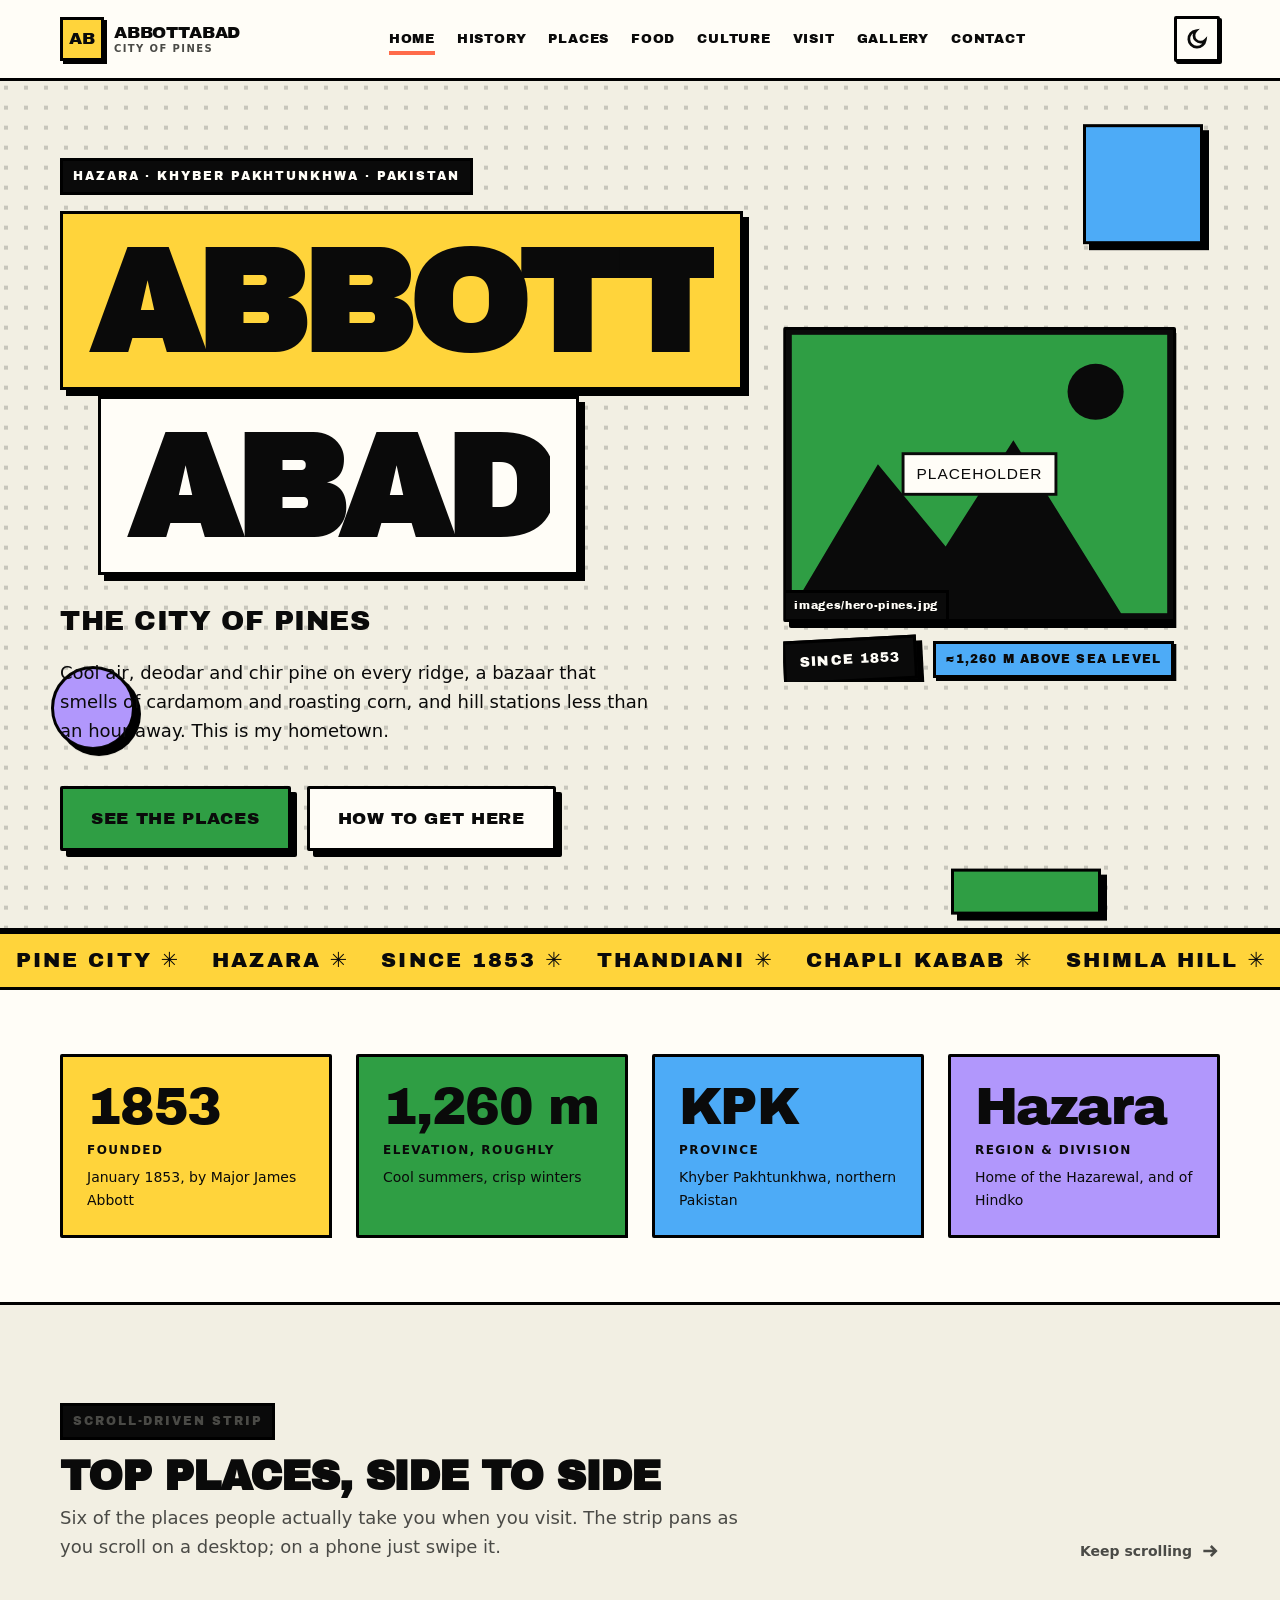
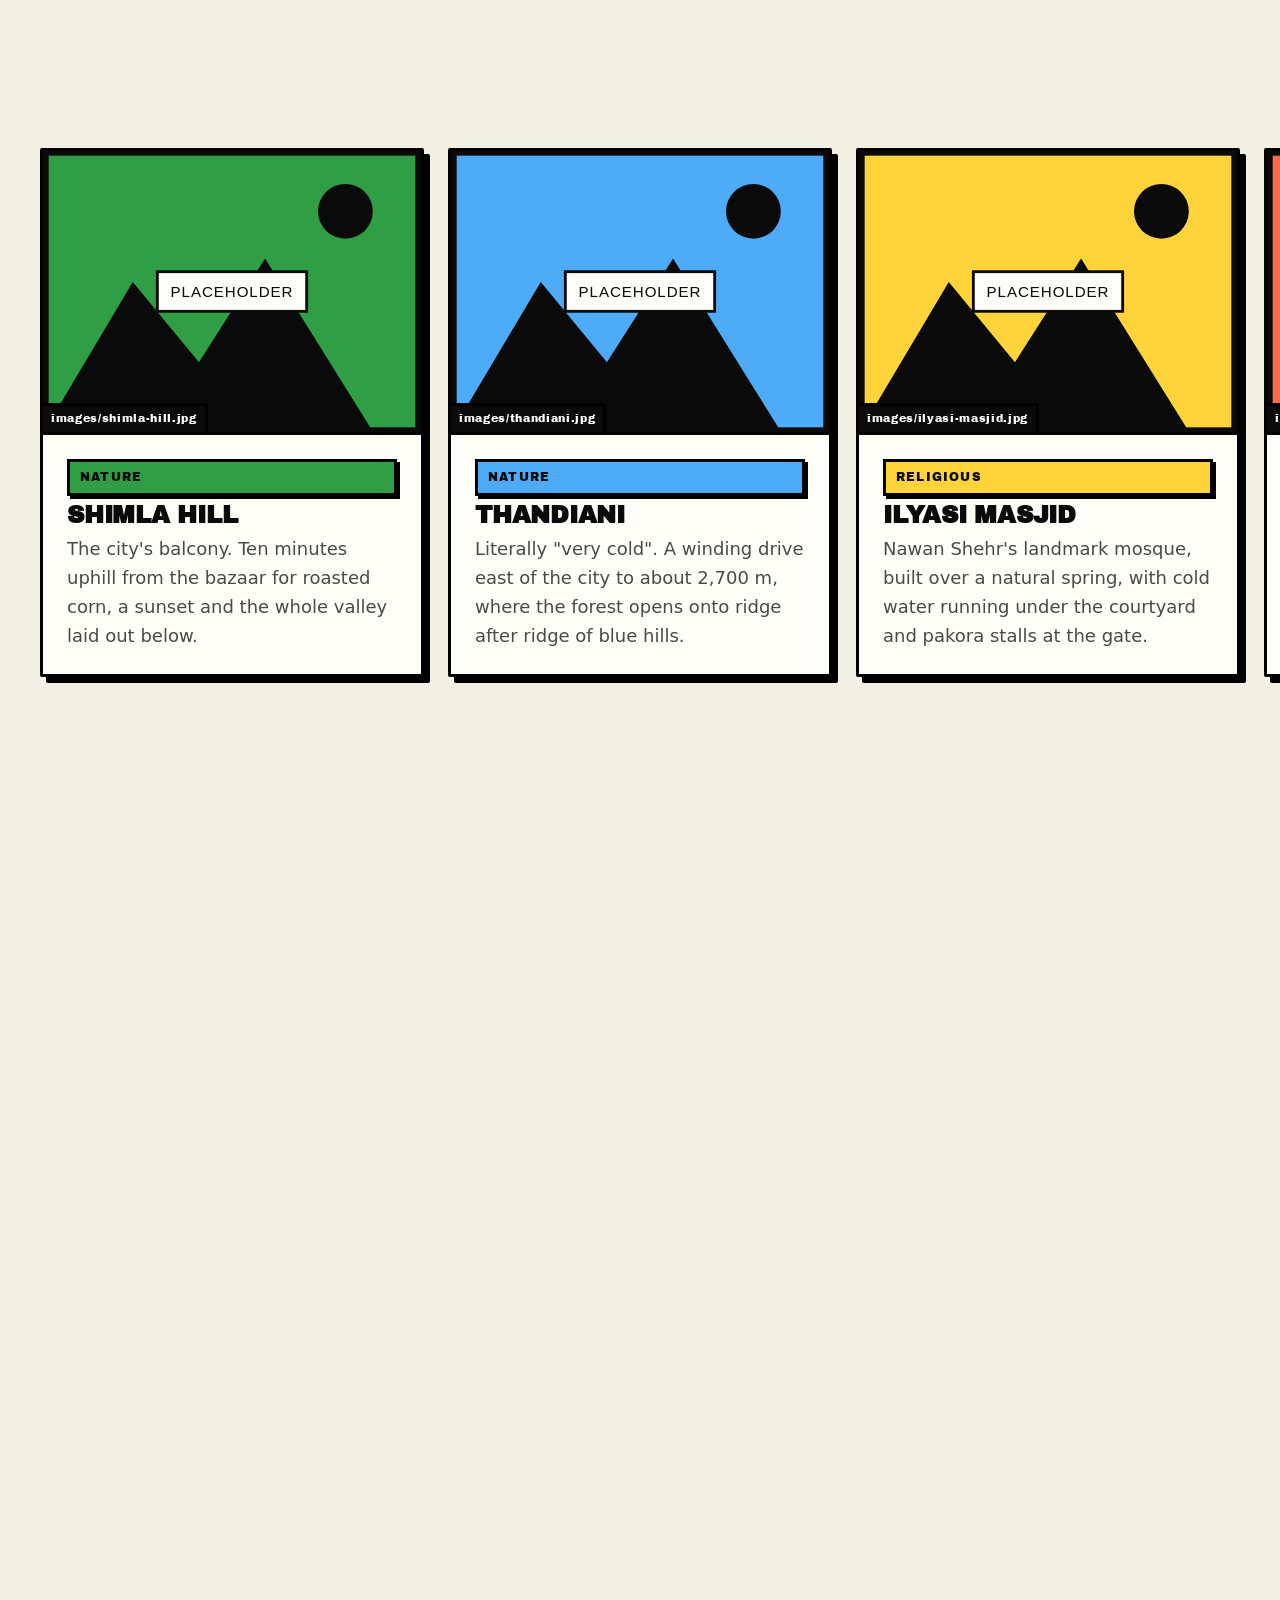
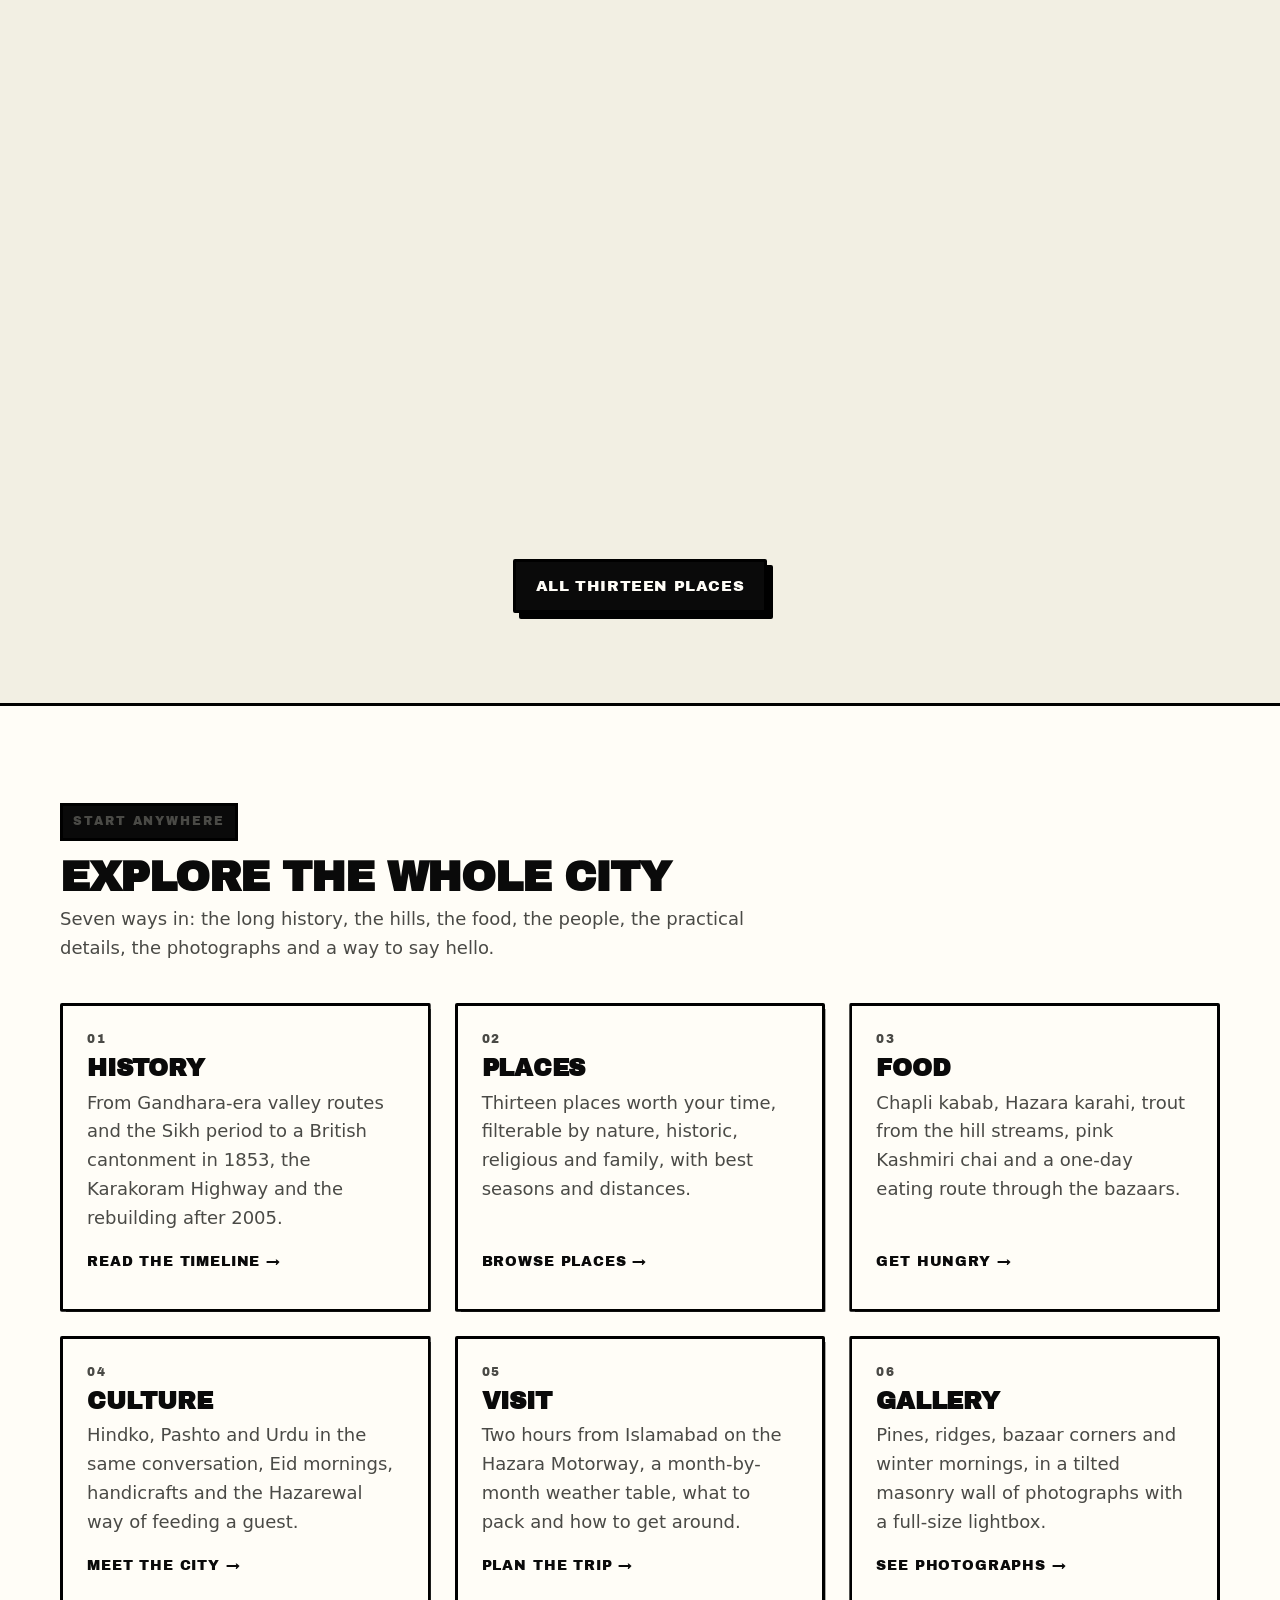
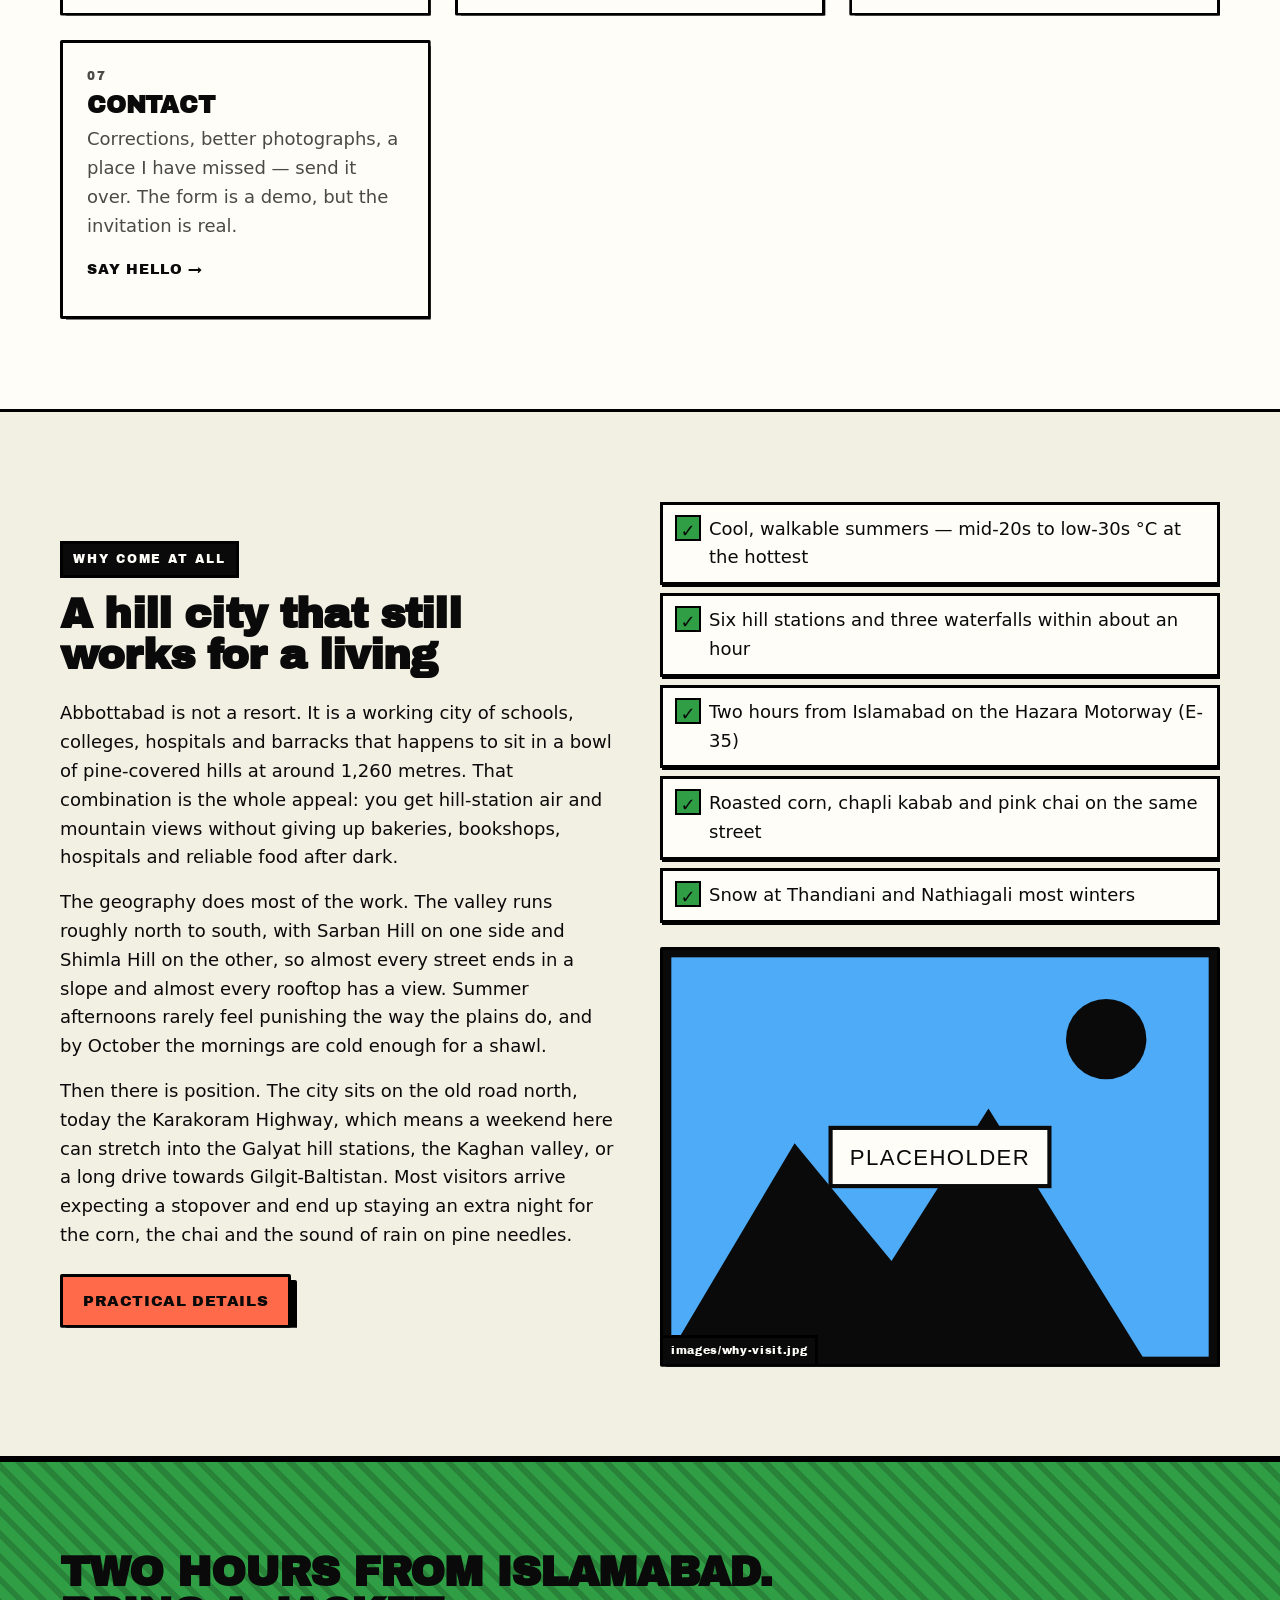
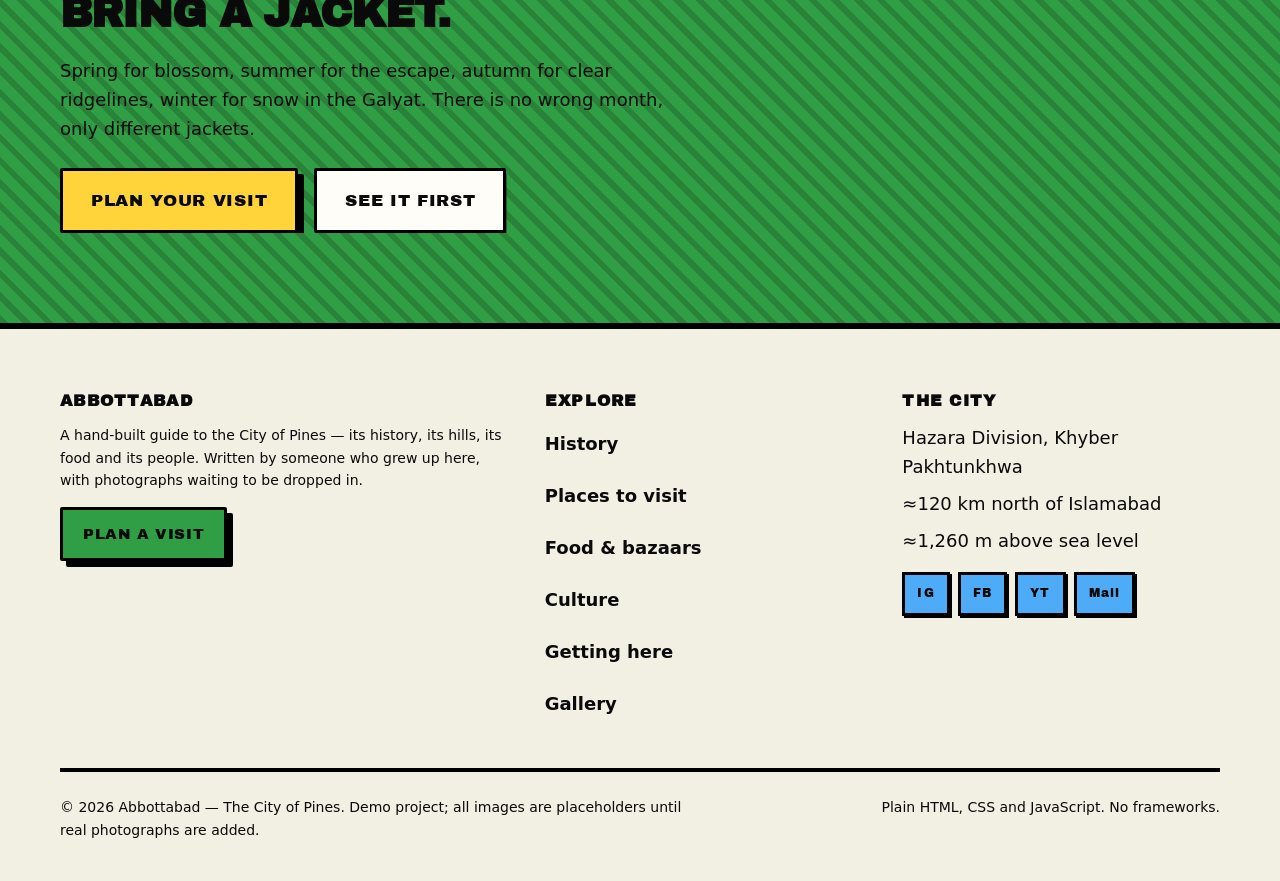
==== index.html @ 22693008 "Point absolute URLs at the live Vercel domain Canonical, Open Graph, Twitter and JSON-LD in all eigh" ====
<!DOCTYPE html>
<html lang="en">
<head>
<meta charset="utf-8">
<meta name="viewport" content="width=device-width, initial-scale=1">
<title>Abbottabad — The City of Pines | Hazara, Khyber Pakhtunkhwa</title>
<meta name="description" content="A guide to Abbottabad, Pakistan: the City of Pines in the Hazara valley. Founded in 1853, ringed by hill stations, and two hours from Islamabad. Places, food, history and travel tips.">
<link rel="canonical" href="https://abbottabad.vercel.app/">
<meta name="theme-color" content="#FFFDF7">
<meta name="color-scheme" content="light dark">

<!-- Open Graph -->
<meta property="og:type" content="website">
<meta property="og:site_name" content="Abbottabad — The City of Pines">
<meta property="og:locale" content="en_GB">
<meta property="og:title" content="Abbottabad — The City of Pines">
<meta property="og:description" content="Pine ridges, hill-station air and Hazara hospitality. A complete guide to Abbottabad, Pakistan.">
<meta property="og:url" content="https://abbottabad.vercel.app/">
<meta property="og:image" content="https://abbottabad.vercel.app/images/og-cover.jpg">
<meta property="og:image:alt" content="Pine-covered hills above Abbottabad at golden hour.">

<!-- Twitter -->
<meta name="twitter:card" content="summary_large_image">
<meta name="twitter:title" content="Abbottabad — The City of Pines">
<meta name="twitter:description" content="Pine ridges, hill-station air and Hazara hospitality. A complete guide to Abbottabad, Pakistan.">
<meta name="twitter:image" content="https://abbottabad.vercel.app/images/og-cover.jpg">

<link rel="icon" href="favicon.svg" type="image/svg+xml">
<link rel="preconnect" href="https://fonts.googleapis.com">
<link rel="preconnect" href="https://fonts.gstatic.com" crossorigin>
<link rel="stylesheet" href="https://fonts.googleapis.com/css2?family=Archivo+Black&display=swap">
<link rel="stylesheet" href="css/style.css">

<!-- Runs before first paint: flags JS and applies the saved / system theme
     so the page never flashes the wrong colours. -->
<script>
(function () {
  var h = document.documentElement;
  h.classList.add('js');
  var t = null;
  try { t = localStorage.getItem('ab-theme'); } catch (e) {}
  if (!t) t = window.matchMedia('(prefers-color-scheme: dark)').matches ? 'dark' : 'light';
  h.setAttribute('data-theme', t);
})();
</script>

<script type="application/ld+json">
{
  "@context": "https://schema.org",
  "@type": "TouristDestination",
  "name": "Abbottabad",
  "alternateName": "The City of Pines",
  "description": "Abbottabad is a hill city in the Hazara region of Khyber Pakhtunkhwa, Pakistan, founded in 1853 and surrounded by pine-covered ridges and hill stations.",
  "url": "https://abbottabad.vercel.app/",
  "image": "https://abbottabad.vercel.app/images/og-cover.jpg",
  "touristType": ["Nature lovers", "Families", "Hikers", "Food travellers"],
  "geo": { "@type": "GeoCoordinates", "latitude": 34.1463, "longitude": 73.2117 },
  "address": {
    "@type": "PostalAddress",
    "addressLocality": "Abbottabad",
    "addressRegion": "Khyber Pakhtunkhwa",
    "addressCountry": "PK"
  },
  "containedInPlace": { "@type": "AdministrativeArea", "name": "Hazara Division" }
}
</script>
</head>

<body>
<a class="skip" href="#main">Skip to content</a>

<div class="progress" aria-hidden="true"><span class="progress__bar" id="progressBar"></span></div>

<header class="nav">
  <div class="nav__inner shell">
    <a class="brand" href="index.html">
      <span class="brand__mark" aria-hidden="true">AB</span>
      <span class="brand__txt">Abbottabad<small>City of Pines</small></span>
    </a>

    <nav class="nav__links" aria-label="Main">
      <ul class="nav__list">
        <li><a class="nav__link" href="index.html" aria-current="page">Home</a></li>
        <li><a class="nav__link" href="history.html">History</a></li>
        <li><a class="nav__link" href="places.html">Places</a></li>
        <li><a class="nav__link" href="food.html">Food</a></li>
        <li><a class="nav__link" href="culture.html">Culture</a></li>
        <li><a class="nav__link" href="visit.html">Visit</a></li>
        <li><a class="nav__link" href="gallery.html">Gallery</a></li>
        <li><a class="nav__link" href="contact.html">Contact</a></li>
      </ul>
    </nav>

    <div class="nav__tools">
      <button class="icon-btn" id="themeToggle" type="button" aria-pressed="false" aria-label="Switch to dark mode">
        <svg viewBox="0 0 24 24" aria-hidden="true"><path d="M21 13.2A9 9 0 1 1 10.8 3a7 7 0 0 0 10.2 10.2Z"/></svg>
      </button>
      <button class="icon-btn nav__burger" id="burger" type="button" aria-expanded="false" aria-controls="drawer" aria-label="Open menu">
        <svg viewBox="0 0 24 24" aria-hidden="true"><path d="M3 6h18M3 12h18M3 18h18"/></svg>
      </button>
    </div>
  </div>
</header>

<aside class="drawer" id="drawer" aria-label="Site menu" hidden>
  <div class="drawer__head">
    <span class="drawer__title">Menu</span>
    <button class="icon-btn" id="drawerClose" type="button" aria-label="Close menu">
      <svg viewBox="0 0 24 24" aria-hidden="true"><path d="M5 5l14 14M19 5 5 19"/></svg>
    </button>
  </div>
  <ul class="drawer__list" id="drawerList"></ul>
  <p class="drawer__foot small">Hazara Division · Khyber Pakhtunkhwa · Pakistan</p>
</aside>

<main id="main">

  <!-- ================= HERO ================= -->
  <section class="hero" data-split-root>
    <div class="hero__bg pattern-dots" data-parallax="0.18" aria-hidden="true"></div>
    <span class="hero__shape hero__shape--1" data-parallax="-0.22" aria-hidden="true"></span>
    <span class="hero__shape hero__shape--2" data-parallax="0.26" aria-hidden="true"></span>
    <span class="hero__shape hero__shape--3" data-parallax="-0.15" aria-hidden="true"></span>

    <div class="shell hero__inner">
      <div class="hero__grid">
        <div>
          <p class="eyebrow">Hazara · Khyber Pakhtunkhwa · Pakistan</p>

          <h1 class="hero__title">
            <span class="sr-only">Abbottabad</span>
            <span class="hero__stack" aria-hidden="true">
              <span class="hero__block"><span class="mask"><span class="mask__i">Abbott</span></span></span>
              <span class="hero__block hero__block--2"><span class="mask"><span class="mask__i" style="--md:130ms">abad</span></span></span>
            </span>
          </h1>

          <p class="hero__sub" data-split data-split-step="70">The City of Pines</p>
          <p class="hero__lede">Cool air, deodar and chir pine on every ridge, a bazaar that smells of
            cardamom and roasting corn, and hill stations less than an hour away. This is my hometown.</p>

          <div class="cluster hero__cta">
            <a class="btn btn--pine btn--lg" href="places.html">See the places</a>
            <a class="btn btn--lg" href="visit.html">How to get here</a>
          </div>
        </div>

        <div data-reveal="scale" data-reveal-delay="200">
          <figure class="frame frame--4x3">
            <img src="images/ph-pine.svg" alt="Pine-covered ridges rising behind the rooftops of Abbottabad in the late afternoon."
                 width="1200" height="900" loading="eager" decoding="async">
            <span class="frame__tag">images/hero-pines.jpg</span>
          </figure>
          <p class="cluster mt-3">
            <span class="sticker">Since 1853</span>
            <span class="badge u-sky">≈1,260 m above sea level</span>
          </p>
        </div>
      </div>
    </div>
  </section>

  <!-- ================= MARQUEE ================= -->
  <div class="marquee" aria-label="Abbottabad highlights ticker">
    <div class="marquee__track">
      <span class="marquee__item">Pine City ✳</span>
      <span class="marquee__item">Hazara ✳</span>
      <span class="marquee__item">Since 1853 ✳</span>
      <span class="marquee__item">Thandiani ✳</span>
      <span class="marquee__item">Chapli Kabab ✳</span>
      <span class="marquee__item">Shimla Hill ✳</span>
    </div>
  </div>

  <!-- ================= STAT TILES ================= -->
  <section class="section section--tight" aria-labelledby="facts-h">
    <div class="shell">
      <h2 class="sr-only" id="facts-h">Abbottabad at a glance</h2>
      <div class="grid grid--4" data-stagger="70">
        <div class="stat u-mustard" data-reveal="up">
          <span class="stat__num" data-count="1853" data-count-group="off">1853</span>
          <span class="stat__label">Founded</span>
          <span class="stat__note">January 1853, by Major James Abbott</span>
        </div>
        <div class="stat u-pine" data-reveal="up">
          <span class="stat__num" data-count="1260" data-count-suffix=" m">1,260 m</span>
          <span class="stat__label">Elevation, roughly</span>
          <span class="stat__note">Cool summers, crisp winters</span>
        </div>

        <div class="stat u-sky" data-reveal="up">
          <span class="stat__num">KPK</span>
          <span class="stat__label">Province</span>
          <span class="stat__note">Khyber Pakhtunkhwa, northern Pakistan</span>
        </div>
        <div class="stat u-lilac" data-reveal="up">
          <span class="stat__num">Hazara</span>
          <span class="stat__label">Region &amp; division</span>
          <span class="stat__note">Home of the Hazarewal, and of Hindko</span>
        </div>
      </div>
    </div>
  </section>

  <!-- ================= STICKY HORIZONTAL "TOP PLACES" STRIP ================= -->
  <section class="section section--band" aria-labelledby="top-h">
    <div class="shell">
      <div class="sec-head">
        <div class="sec-head__text">
          <p class="eyebrow">Scroll-driven strip</p>
          <h2 id="top-h">Top places, side to side</h2>
          <p>Six of the places people actually take you when you visit. The strip pans as you
            scroll on a desktop; on a phone just swipe it.</p>
        </div>
        <p class="hstrip__hint" aria-hidden="true">Keep scrolling
          <svg viewBox="0 0 24 24" width="20" height="20" fill="none" stroke="currentColor" stroke-width="3"><path d="M4 12h14M13 6l6 6-6 6"/></svg>
        </p>
      </div>
    </div>

    <div class="hstrip" data-hstrip>
      <div class="hstrip__pin" data-native-scroll tabindex="0" role="group" aria-label="Top places, horizontal list">
        <ul class="hstrip__track">
          <li class="hstrip__card card card--flush u-pine">
            <div class="frame frame--4x3">
              <img src="images/ph-pine.svg" alt="Deodar pines framing the viewpoint at Shimla Hill." width="800" height="600" loading="lazy" decoding="async">
              <span class="frame__tag">images/shimla-hill.jpg</span>
            </div>
            <div class="card__body">
              <span class="badge u-pine">Nature</span>
              <h3>Shimla Hill</h3>
              <p>The city's balcony. Ten minutes uphill from the bazaar for roasted corn, a
                sunset and the whole valley laid out below.</p>
            </div>
          </li>

          <li class="hstrip__card card card--flush u-sky">
            <div class="frame frame--4x3">
              <img src="images/ph-sky.svg" alt="Mist drifting through tall pines on the road to Thandiani." width="800" height="600" loading="lazy" decoding="async">
              <span class="frame__tag">images/thandiani.jpg</span>
            </div>
            <div class="card__body">
              <span class="badge u-sky">Nature</span>
              <h3>Thandiani</h3>
              <p>Literally "very cold". A winding drive east of the city to about 2,700 m, where
                the forest opens onto ridge after ridge of blue hills.</p>
            </div>
          </li>

          <li class="hstrip__card card card--flush u-mustard">
            <div class="frame frame--4x3">
              <img src="images/ph-mustard.svg" alt="The white minarets of Ilyasi Masjid above its spring-fed pool." width="800" height="600" loading="lazy" decoding="async">
              <span class="frame__tag">images/ilyasi-masjid.jpg</span>
            </div>
            <div class="card__body">
              <span class="badge u-mustard">Religious</span>
              <h3>Ilyasi Masjid</h3>
              <p>Nawan Shehr's landmark mosque, built over a natural spring, with cold water
                running under the courtyard and pakora stalls at the gate.</p>
            </div>
          </li>

          <li class="hstrip__card card card--flush u-tomato">
            <div class="frame frame--4x3">
              <img src="images/ph-tomato.svg" alt="Water falling into a rocky pool at Sajikot Waterfall." width="800" height="600" loading="lazy" decoding="async">
              <span class="frame__tag">images/sajikot-waterfall.jpg</span>
            </div>
            <div class="card__body">
              <span class="badge u-tomato">Nature</span>
              <h3>Sajikot Waterfall</h3>
              <p>A tall, cold curtain of water beyond Havelian. Best in spring and just after the
                monsoon, when the flow is loud enough to drown conversation.</p>
            </div>
          </li>

          <li class="hstrip__card card card--flush u-lilac">
            <div class="frame frame--4x3">
              <img src="images/ph-lilac.svg" alt="Snow on the pines along the Pipeline Track at Dunga Gali." width="800" height="600" loading="lazy" decoding="async">
              <span class="frame__tag">images/pipeline-track.jpg</span>
            </div>
            <div class="card__body">
              <span class="badge u-lilac">Nature</span>
              <h3>Pipeline Track</h3>
              <p>The flat forest walk from Dunga Gali towards Ayubia, following an old water
                pipeline through moss, monkeys and enormous trees.</p>
            </div>
          </li>

          <li class="hstrip__card card card--flush u-pine">
            <div class="frame frame--4x3">
              <img src="images/ph-ink.svg" alt="Cloud sitting low over the church spire and pines at Nathiagali." width="800" height="600" loading="lazy" decoding="async">
              <span class="frame__tag">images/nathiagali.jpg</span>
            </div>
            <div class="card__body">
              <span class="badge u-pine">Nature</span>
              <h3>Nathiagali</h3>
              <p>The best known of the Galyat hill stations, about an hour away: colonial-era
                churches, cloud in the trees and snow most winters.</p>
            </div>
          </li>
        </ul>
      </div>
    </div>

    <div class="shell center mt-4">
      <a class="btn btn--ink" href="places.html">All thirteen places</a>
    </div>
  </section>

  <!-- ================= TEASER CARDS: EVERY PAGE ================= -->
  <section class="section" aria-labelledby="explore-h">
    <div class="shell">
      <div class="sec-head">
        <div class="sec-head__text">
          <p class="eyebrow">Start anywhere</p>
          <h2 id="explore-h">Explore the whole city</h2>
          <p>Seven ways in: the long history, the hills, the food, the people, the practical
            details, the photographs and a way to say hello.</p>
        </div>
      </div>

      <ul class="grid grid--3" data-stagger="70">
        <li class="card card--link u-mustard" data-reveal="up">
          <div class="card__body">
            <p class="teaser__num">01</p>
            <h3>History</h3>
            <p>From Gandhara-era valley routes and the Sikh period to a British cantonment in 1853,
              the Karakoram Highway and the rebuilding after 2005.</p>
            <a class="card__link card__link--stretch" href="history.html">Read the timeline →</a>
          </div>
        </li>
        <li class="card card--link u-pine" data-reveal="up">
          <div class="card__body">
            <p class="teaser__num">02</p>
            <h3>Places</h3>
            <p>Thirteen places worth your time, filterable by nature, historic, religious and
              family, with best seasons and distances.</p>
            <a class="card__link card__link--stretch" href="places.html">Browse places →</a>
          </div>
        </li>

        <li class="card card--link u-tomato" data-reveal="up">
          <div class="card__body">
            <p class="teaser__num">03</p>
            <h3>Food</h3>
            <p>Chapli kabab, Hazara karahi, trout from the hill streams, pink Kashmiri chai and a
              one-day eating route through the bazaars.</p>
            <a class="card__link card__link--stretch" href="food.html">Get hungry →</a>
          </div>
        </li>
        <li class="card card--link u-lilac" data-reveal="up">
          <div class="card__body">
            <p class="teaser__num">04</p>
            <h3>Culture</h3>
            <p>Hindko, Pashto and Urdu in the same conversation, Eid mornings, handicrafts and the
              Hazarewal way of feeding a guest.</p>
            <a class="card__link card__link--stretch" href="culture.html">Meet the city →</a>
          </div>
        </li>
        <li class="card card--link u-sky" data-reveal="up">
          <div class="card__body">
            <p class="teaser__num">05</p>
            <h3>Visit</h3>
            <p>Two hours from Islamabad on the Hazara Motorway, a month-by-month weather table,
              what to pack and how to get around.</p>
            <a class="card__link card__link--stretch" href="visit.html">Plan the trip →</a>
          </div>
        </li>
        <li class="card card--link u-ink" data-reveal="up">
          <div class="card__body">
            <p class="teaser__num">06</p>
            <h3>Gallery</h3>
            <p>Pines, ridges, bazaar corners and winter mornings, in a tilted masonry wall of
              photographs with a full-size lightbox.</p>
            <a class="card__link card__link--stretch" href="gallery.html">See photographs →</a>
          </div>
        </li>
        <li class="card card--link u-mustard" data-reveal="up">
          <div class="card__body">
            <p class="teaser__num">07</p>
            <h3>Contact</h3>
            <p>Corrections, better photographs, a place I have missed — send it over. The form is a
              demo, but the invitation is real.</p>
            <a class="card__link card__link--stretch" href="contact.html">Say hello →</a>
          </div>
        </li>
      </ul>
    </div>
  </section>

  <!-- ================= WHY VISIT ================= -->
  <section class="section section--band" id="why" aria-labelledby="why-h">
    <div class="shell">
      <div class="grid grid--split">
        <div data-reveal="left">
          <p class="eyebrow">Why come at all</p>
          <h2 id="why-h">A hill city that still works for a living</h2>
          <div class="prose mt-4">
            <p>Abbottabad is not a resort. It is a working city of schools, colleges, hospitals and
              barracks that happens to sit in a bowl of pine-covered hills at around 1,260 metres.
              That combination is the whole appeal: you get hill-station air and mountain views
              without giving up bakeries, bookshops, hospitals and reliable food after dark.</p>
            <p>The geography does most of the work. The valley runs roughly north to south, with
              Sarban Hill on one side and Shimla Hill on the other, so almost every street ends in
              a slope and almost every rooftop has a view. Summer afternoons rarely feel punishing
              the way the plains do, and by October the mornings are cold enough for a shawl.</p>
            <p>Then there is position. The city sits on the old road north, today the Karakoram
              Highway, which means a weekend here can stretch into the Galyat hill stations, the
              Kaghan valley, or a long drive towards Gilgit-Baltistan. Most visitors arrive
              expecting a stopover and end up staying an extra night for the corn, the chai and
              the sound of rain on pine needles.</p>
          </div>
          <p class="mt-4"><a class="btn btn--tomato" href="visit.html">Practical details</a></p>
        </div>

        <div data-reveal="right" data-reveal-delay="120">
          <ul class="checks">
            <li>Cool, walkable summers — mid-20s to low-30s °C at the hottest</li>
            <li>Six hill stations and three waterfalls within about an hour</li>
            <li>Two hours from Islamabad on the Hazara Motorway (E-35)</li>
            <li>Roasted corn, chapli kabab and pink chai on the same street</li>
            <li>Snow at Thandiani and Nathiagali most winters</li>
          </ul>
          <figure class="frame frame--4x3 mt-4">
            <img src="images/ph-sky.svg" alt="Winter morning over Abbottabad, with mist between the pines and the ridge behind the city." width="800" height="600" loading="lazy" decoding="async">
            <span class="frame__tag">images/why-visit.jpg</span>
          </figure>
        </div>
      </div>
    </div>
  </section>

  <!-- ================= CTA ================= -->
  <section class="cta pattern-stripes" aria-labelledby="cta-h">
    <div class="shell cta__inner">
      <h2 id="cta-h" data-reveal="up">Two hours from Islamabad.<br>Bring a jacket.</h2>
      <p data-reveal="up" data-reveal-delay="80">Spring for blossom, summer for the escape, autumn for
        clear ridgelines, winter for snow in the Galyat. There is no wrong month, only different jackets.</p>
      <div class="cluster" data-reveal="up" data-reveal-delay="160">
        <a class="btn btn--mustard btn--lg" href="visit.html">Plan your visit</a>
        <a class="btn btn--lg" href="gallery.html">See it first</a>
      </div>
    </div>
  </section>

</main>

<footer class="footer">
  <div class="shell">
    <div class="footer__grid">
      <div>
        <h2>Abbottabad</h2>
        <p class="small measure">A hand-built guide to the City of Pines — its history, its hills,
          its food and its people. Written by someone who grew up here, with photographs waiting to
          be dropped in.</p>
        <p class="mt-3"><a class="btn btn--pine" href="visit.html">Plan a visit</a></p>
      </div>
      <div>
        <h3>Explore</h3>
        <ul class="footer__list">
          <li><a href="history.html">History</a></li>
          <li><a href="places.html">Places to visit</a></li>
          <li><a href="food.html">Food &amp; bazaars</a></li>
          <li><a href="culture.html">Culture</a></li>
          <li><a href="visit.html">Getting here</a></li>
          <li><a href="gallery.html">Gallery</a></li>
        </ul>
      </div>
      <div>
        <h3>The city</h3>
        <ul class="footer__list">
          <li>Hazara Division, Khyber Pakhtunkhwa</li>
          <li>≈120 km north of Islamabad</li>
          <li>≈1,260 m above sea level</li>
        </ul>
        <div class="social mt-3 u-sky" aria-label="Social links (demo)">
          <a href="contact.html" aria-label="Instagram (demo link)">IG</a>
          <a href="contact.html" aria-label="Facebook (demo link)">FB</a>
          <a href="contact.html" aria-label="YouTube (demo link)">YT</a>
          <a href="contact.html" aria-label="Email us">Mail</a>
        </div>
      </div>
    </div>

    <div class="footer__bottom">
      <p class="small">© <span data-year>2026</span> Abbottabad — The City of Pines. Demo project;
        all images are placeholders until real photographs are added.</p>
      <p class="small">Plain HTML, CSS and JavaScript. No frameworks.</p>
    </div>
  </div>
</footer>

<a class="totop icon-btn icon-btn--lg u-mustard" id="toTop" href="#top" aria-label="Back to top">
  <svg viewBox="0 0 24 24" aria-hidden="true"><path d="M12 20V5M5 12l7-7 7 7"/></svg>
</a>

<script src="js/main.js" defer></script>
</body>
</html>
---- css/style.css ----
/* ==========================================================================
   ABBOTTABAD — THE CITY OF PINES
   Neobrutalist design system · plain CSS3, no build step
   --------------------------------------------------------------------------
   1. RESET
   2. DESIGN TOKENS      (retune the whole site from here)
   3. BASE + TYPOGRAPHY
   4. LAYOUT
   5. COMPONENTS
   6. ANIMATIONS
   7. PAGE OVERRIDES
   8. UTILITIES
   ========================================================================== */

/* ==========================================================================
   1. RESET
   ========================================================================== */
*,
*::before,
*::after { box-sizing: border-box; }

* { margin: 0; }

html { -webkit-text-size-adjust: 100%; }

body {
  min-height: 100vh;
  min-height: 100dvh;
  -webkit-font-smoothing: antialiased;
  /* clip (not hidden) so hard shadows never create a scrollbar
     while position: sticky keeps working */
  overflow-x: clip;
}

img, svg, video, canvas { display: block; max-width: 100%; }
img { height: auto; }

input, button, textarea, select { font: inherit; color: inherit; }
button { background: none; border: 0; cursor: pointer; }

ul[class], ol[class] { list-style: none; padding: 0; }
a { color: inherit; }
table { border-collapse: collapse; width: 100%; }
[hidden] { display: none !important; }

/* ==========================================================================
   2. DESIGN TOKENS
   Everything that defines "the look" lives here. Change a value once and the
   entire site follows: colours, border width, shadow offset, spacing, easing.
   ========================================================================== */
:root {
  color-scheme: light;

  /* --- palette: paper + ink ------------------------------------------- */
  --paper:   #FFFDF7;   /* page background      */
  --paper-2: #F2EFE3;   /* banded section / skeleton block */
  --ink:     #0A0A0A;   /* body text            */
  --muted:   #4A4A46;   /* secondary text (8.6:1 on paper) */

  /* --- palette: flat accents (never used as pale tints) --------------- */
  --pine:    #2F9E44;
  --mustard: #FFD43B;
  --tomato:  #FF6B4A;
  --sky:     #4DABF7;
  --lilac:   #B197FC;
  --error:   #D62828;

  /* text colour that sits on each accent block.
     #0A0A0A on pine is 5.7:1 — white would only reach 3.4:1, which fails AA
     for body-size text. --on-ink follows --paper so it flips with the theme. */
  --on-pine:    #0A0A0A;
  --on-mustard: #0A0A0A;
  --on-tomato:  #0A0A0A;
  --on-sky:     #0A0A0A;
  --on-lilac:   #0A0A0A;
  --on-ink:     var(--paper);

  /* current accent — set per section/card with .u-* helper classes */
  --accent: var(--pine);
  --on-accent: var(--on-pine);

  /* --- the neobrutalist frame ---------------------------------------- */
  --bd-w: 3px;          /* border width everywhere   */
  --bd-c: #000000;      /* border colour             */
  --sh-o: 6px;          /* hard shadow offset        */
  --sh-c: #000000;      /* hard shadow colour        */
  --shadow:    var(--sh-o) var(--sh-o) 0 var(--sh-c);
  --shadow-sm: 2px 2px 0 var(--sh-c);
  --shadow-lg: 10px 10px 0 var(--sh-c);
  --radius: 2px;
  --radius-lg: 4px;
  --dot: rgba(10, 10, 10, .18);   /* dotted / striped pattern ink */
  --focus: #0A0A0A;               /* focus ring colour */
  --scrim: rgba(10, 10, 10, .55);
}

:root {
  /* --- spacing scale: 4 / 8 / 16 / 24 / 40 / 64 / 96 ------------------ */
  --s-1: 4px;
  --s-2: 8px;
  --s-3: 16px;
  --s-4: 24px;
  --s-5: 40px;
  --s-6: 64px;
  --s-7: 96px;

  /* --- layout --------------------------------------------------------- */
  --shell: 1240px;
  --gutter: clamp(16px, 4vw, 40px);
  --section-y: clamp(48px, 7vw, 96px);
  --nav-h: 66px;

  /* --- typography ----------------------------------------------------- */
  --f-display: "Archivo Black", "Space Grotesk", "Arial Black",
               "Helvetica Neue", system-ui, sans-serif;
  --f-body: system-ui, -apple-system, "Segoe UI", Roboto, "Helvetica Neue",
            Arial, sans-serif;
  --t-hero:  clamp(3rem, 13vw, 9rem);
  --t-h1:    clamp(2.1rem, 6vw, 4rem);
  --t-h2:    clamp(1.55rem, 4vw, 2.6rem);
  --t-h3:    clamp(1.15rem, 2vw, 1.5rem);
  --t-body:  clamp(1.0625rem, 0.25vw + 1rem, 1.125rem);
  --t-small: 0.875rem;
  --t-micro: 0.75rem;
  --measure: 70ch;

  /* --- motion --------------------------------------------------------- */
  --ease:     cubic-bezier(.2, .8, .2, 1);
  --ease-out: cubic-bezier(.16, .84, .44, 1);
  --t-fast: 150ms;
  --t-mid:  300ms;
  --t-slow: 650ms;
  --reveal-y: 32px;      /* travel for data-reveal="up"          */
  --reveal-x: 38px;      /* travel for data-reveal="left|right"  */

  /* --- stacking order ------------------------------------------------- */
  --z-nav: 100;
  --z-totop: 120;
  --z-progress: 150;
  --z-drawer: 200;
  --z-modal: 300;
  --z-wipe: 400;
}

@media (min-width: 1024px) { :root { --nav-h: 78px; } }

/* --- DARK MODE: same rules inverted --------------------------------------
   Background goes near-black, borders and hard shadows go white, the accent
   blocks stay fully saturated so the poster look survives. ---------------- */
[data-theme="dark"] {
  color-scheme: dark;
  --paper:   #111111;
  --paper-2: #1B1B19;
  --ink:     #F6F4EC;
  --muted:   #B7B4AA;
  --bd-c:    #FFFFFF;
  --sh-c:    #FFFFFF;
  --dot:     rgba(255, 255, 255, .22);
  --focus:   #FFD43B;
  --scrim:   rgba(0, 0, 0, .7);
  --error:   #FF5A5A;
}
[data-theme="dark"] .error,
[data-theme="dark"] .error-block { color: #140000; }

/* The toggle animates instead of flashing: main.js adds .theme-anim for
   ~320ms while the swap happens, then removes it again. */
.theme-anim,
.theme-anim *,
.theme-anim *::before,
.theme-anim *::after {
  transition: background-color 320ms linear, color 320ms linear,
              border-color 320ms linear, box-shadow 320ms linear,
              fill 320ms linear !important;
}

/* ==========================================================================
   3. BASE + TYPOGRAPHY
   ========================================================================== */
html {
  scroll-behavior: smooth;
  /* anchor targets never hide under the sticky navbar */
  scroll-padding-top: calc(var(--nav-h) + var(--s-3));
}

body {
  background-color: var(--paper);
  color: var(--ink);
  font-family: var(--f-body);
  font-size: var(--t-body);
  line-height: 1.6;
}

h1, h2, h3, h4, h5 {
  font-family: var(--f-display);
  font-weight: 900;
  line-height: .98;
  letter-spacing: -.02em;
  text-wrap: balance;
}
h1 { font-size: var(--t-h1); }
h2 { font-size: var(--t-h2); }
h3 { font-size: var(--t-h3); }
h4 { font-size: 1.0625rem; letter-spacing: .02em; }

p, li { max-width: var(--measure); }
.lead {
  font-size: clamp(1.125rem, 1.6vw, 1.375rem);
  line-height: 1.5;
  font-weight: 600;
}

/* prose links: thick underline, accent block on hover */
.prose a,
a.link {
  text-decoration: underline;
  text-decoration-thickness: 3px;
  text-underline-offset: 3px;
  font-weight: 700;
}
.prose a:hover,
a.link:hover {
  background-color: var(--mustard);
  color: #0A0A0A;
  text-decoration-color: #0A0A0A;
}
.prose > * + * { margin-top: var(--s-3); }
.prose h3 { margin-top: var(--s-5); }

::selection { background: var(--mustard); color: #0A0A0A; }

/* Focus: thick, always outside the element so it stays visible on top of
   dark stickers and accent blocks alike. */
:focus-visible {
  outline: 4px solid var(--focus);
  outline-offset: 3px;
}
:focus:not(:focus-visible) { outline: none; }

.sr-only {
  position: absolute;
  width: 1px; height: 1px;
  padding: 0; margin: -1px;
  overflow: hidden;
  clip: rect(0 0 0 0);
  clip-path: inset(50%);
  white-space: nowrap;
  border: 0;
}

/* skip-to-content ---------------------------------------------------------- */
.skip {
  position: fixed;
  top: var(--s-2);
  left: var(--s-2);
  z-index: 500;
  padding: 12px 18px;
  font-family: var(--f-display);
  font-size: var(--t-small);
  text-transform: uppercase;
  letter-spacing: .08em;
  text-decoration: none;
  background: var(--mustard);
  color: #0A0A0A;
  border: var(--bd-w) solid var(--bd-c);
  box-shadow: var(--shadow);
  transform: translate3d(0, -160%, 0);
  transition: transform var(--t-mid) var(--ease);
}
.skip:focus { transform: translate3d(0, 0, 0); }

/* ==========================================================================
   4. LAYOUT
   ========================================================================== */
.shell {
  width: 100%;
  max-width: var(--shell);
  margin-inline: auto;
  padding-inline: var(--gutter);
}
.shell--narrow { max-width: 860px; }

.section { padding-block: var(--section-y); position: relative; }
.section--tight { padding-block: clamp(32px, 5vw, 64px); }
.section--band {
  background-color: var(--paper-2);
  border-block: var(--bd-w) solid var(--bd-c);
}

/* accent-filled section blocks (culture.html alternating bands) */
.section--accent {
  background-color: var(--accent);
  color: var(--on-accent);
  border-block: var(--bd-w) solid var(--bd-c);
}
.section--accent .muted { color: inherit; opacity: .8; }

.grid { display: grid; gap: var(--s-4); }
.grid--2 { grid-template-columns: repeat(auto-fit, minmax(min(100%, 320px), 1fr)); }
.grid--3 { grid-template-columns: repeat(auto-fit, minmax(min(100%, 288px), 1fr)); }
.grid--4 { grid-template-columns: repeat(auto-fit, minmax(min(100%, 200px), 1fr)); }
.grid--split { grid-template-columns: 1fr; align-items: center; gap: var(--s-5); }
@media (min-width: 900px) {
  .grid--split { grid-template-columns: 1fr 1fr; }
  .grid--split.is-flipped > :first-child { order: 2; }
}

.cluster { display: flex; flex-wrap: wrap; gap: var(--s-3); align-items: center; }
.stack > * + * { margin-top: var(--s-4); }
.stack-sm > * + * { margin-top: var(--s-2); }

/* section headings ---------------------------------------------------------- */
.sec-head {
  display: flex;
  flex-wrap: wrap;
  align-items: flex-end;
  justify-content: space-between;
  gap: var(--s-3);
  margin-bottom: var(--s-5);
}
.sec-head__text { max-width: 60ch; }
.sec-head h2 { text-transform: uppercase; letter-spacing: -.025em; }
.sec-head p { margin-top: var(--s-2); color: var(--muted); }
.section--accent .sec-head p { color: inherit; }

.eyebrow {
  display: inline-block;
  margin-bottom: var(--s-3);
  padding: 6px 10px;
  font-family: var(--f-display);
  font-size: var(--t-micro);
  letter-spacing: .16em;
  text-transform: uppercase;
  background: var(--ink);
  color: var(--paper);
  border: var(--bd-w) solid var(--bd-c);
}

/* 4px black divider rule */
.rule {
  border: 0;
  height: 4px;
  background: var(--bd-c);
  margin-block: var(--s-5);
}
.rule--short { width: 96px; margin-inline: 0; }

/* flat pattern backgrounds (hard stops only — no soft gradients) */
.pattern-dots {
  background-image: radial-gradient(var(--dot) 2.5px, transparent 2.5px);
  background-size: 20px 20px;
}
.pattern-stripes {
  background-image: repeating-linear-gradient(45deg,
    var(--dot) 0 6px, transparent 6px 16px);
}
.pattern-grid {
  background-image:
    repeating-linear-gradient(0deg, var(--dot) 0 2px, transparent 2px 40px),
    repeating-linear-gradient(90deg, var(--dot) 0 2px, transparent 2px 40px);
}

/* ==========================================================================
   5. COMPONENTS
   ========================================================================== */

/* --- card ---------------------------------------------------------------- */
.card {
  position: relative;
  display: flex;
  flex-direction: column;
  background-color: var(--paper);
  color: var(--ink);
  border: var(--bd-w) solid var(--bd-c);
  border-radius: var(--radius);
  box-shadow: var(--shadow);
  padding: var(--s-4);
  transition: transform var(--t-fast) var(--ease),
              box-shadow var(--t-fast) var(--ease);
}
.card--flush { padding: 0; overflow: hidden; }
.card--flush .card__body { padding: var(--s-4); }
/* media that sits flush inside a card keeps only the dividing line */
.card--flush > .frame,
.card--flush > a > .frame {
  border: 0;
  border-bottom: var(--bd-w) solid var(--bd-c);
  border-radius: 0;
  box-shadow: none;
}
.card--accent { background-color: var(--accent); color: var(--on-accent); }
.card__body { display: flex; flex-direction: column; gap: var(--s-2); flex: 1; }
.card h3 { text-transform: uppercase; letter-spacing: -.01em; }
.card p { color: var(--muted); max-width: none; }
.card--accent p, .card--accent .muted { color: inherit; }

/* whole-card link: the physical press applies to the card itself */
.card--link { cursor: pointer; }
.card--link:hover,
.card--link:focus-within {
  transform: translate3d(3px, 3px, 0);
  box-shadow: 3px 3px 0 var(--sh-c);
}
.card--link:active { transform: translate3d(var(--sh-o), var(--sh-o), 0); box-shadow: 0 0 0 var(--sh-c); }
.card__link {
  text-decoration: none;
  font-family: var(--f-display);
  text-transform: uppercase;
  font-size: var(--t-small);
  letter-spacing: .06em;
  margin-top: auto;
  display: inline-flex;
  align-items: center;
  gap: 8px;
  min-height: 44px;
}
/* stretched hit area keeps the 44px target without nesting links */
.card__link--stretch::after { content: ""; position: absolute; inset: 0; }

/* --- buttons ------------------------------------------------------------- */
.btn {
  display: inline-flex;
  align-items: center;
  justify-content: center;
  gap: 10px;
  min-height: 44px;
  min-width: 44px;
  padding: 12px 20px;
  font-family: var(--f-display);
  font-size: 0.9375rem;
  text-transform: uppercase;
  letter-spacing: .04em;
  text-align: center;
  text-decoration: none;
  background-color: var(--paper);
  color: var(--ink);
  border: var(--bd-w) solid var(--bd-c);
  border-radius: var(--radius);
  box-shadow: var(--shadow);
  transition: transform var(--t-fast) var(--ease),
              box-shadow var(--t-fast) var(--ease),
              background-color var(--t-fast) linear;
}

/* four distinct states: default / hover / focus-visible / active */
.btn:hover { transform: translate3d(2px, 2px, 0); box-shadow: var(--shadow-sm); }
.btn:focus-visible { transform: translate3d(2px, 2px, 0); box-shadow: var(--shadow-sm); }
.btn:active {
  transform: translate3d(var(--sh-o), var(--sh-o), 0);
  box-shadow: 0 0 0 var(--sh-c);
}
.btn[aria-disabled="true"], .btn:disabled {
  opacity: .55; cursor: not-allowed; transform: none; box-shadow: var(--shadow);
}
.btn--pine    { background-color: var(--pine);    color: var(--on-pine); }
.btn--mustard { background-color: var(--mustard); color: var(--on-mustard); }
.btn--tomato  { background-color: var(--tomato);  color: var(--on-tomato); }
.btn--sky     { background-color: var(--sky);     color: var(--on-sky); }
.btn--lilac   { background-color: var(--lilac);   color: var(--on-lilac); }
.btn--ink     { background-color: var(--ink);     color: var(--on-ink); }
.btn--lg      { padding: 16px 28px; font-size: 1.0625rem; }
.btn--block   { width: 100%; }

/* icon-only square button (nav tools, modal close, lightbox arrows) */
.icon-btn {
  display: inline-grid;
  place-items: center;
  width: 46px;
  height: 46px;
  background-color: var(--paper);
  color: var(--ink);
  border: var(--bd-w) solid var(--bd-c);
  border-radius: var(--radius);
  box-shadow: var(--shadow-sm);
  transition: transform var(--t-fast) var(--ease),
              box-shadow var(--t-fast) var(--ease),
              background-color var(--t-fast) linear;
}
.icon-btn:hover { transform: translate3d(2px, 2px, 0); box-shadow: 0 0 0 var(--sh-c); background-color: var(--mustard); color: #0A0A0A; }
.icon-btn:active { transform: translate3d(2px, 2px, 0); box-shadow: none; }
.icon-btn svg { width: 22px; height: 22px; fill: none; stroke: currentColor; stroke-width: 3; stroke-linecap: square; }
.icon-btn--lg { width: 56px; height: 56px; box-shadow: var(--shadow); }
.icon-btn--lg:hover { box-shadow: var(--shadow-sm); }

/* --- badges + stickers ---------------------------------------------------- */
.badge {
  display: inline-block;
  padding: 6px 10px;
  font-family: var(--f-display);
  font-size: var(--t-micro);
  letter-spacing: .1em;
  text-transform: uppercase;
  background-color: var(--accent);
  color: var(--on-accent);
  border: var(--bd-w) solid var(--bd-c);
  box-shadow: 3px 3px 0 var(--sh-c);
}

.badge--ink { background-color: var(--ink); color: var(--on-ink); }
.sticker {
  display: inline-block;
  padding: 8px 14px;
  font-family: var(--f-display);
  font-size: var(--t-small);
  letter-spacing: .08em;
  text-transform: uppercase;
  background-color: var(--ink);
  color: var(--on-ink);
  border: var(--bd-w) solid var(--bd-c);
  box-shadow: var(--shadow);
  transform: rotate(-3deg);
}
.sticker--right { transform: rotate(3deg); }

/* --- image frame + skeleton ------------------------------------------------ */
.frame {
  position: relative;
  background-color: var(--paper-2);
  border: var(--bd-w) solid var(--bd-c);
  border-radius: var(--radius);
  box-shadow: var(--shadow);
  overflow: hidden;
}
.frame > img {
  width: 100%;
  height: 100%;
  object-fit: cover;
  opacity: 0;
  transition: opacity var(--t-mid) linear;
}
.frame > img.is-loaded,
:root:not(.js) .frame > img { opacity: 1; }
.frame--16x9 { aspect-ratio: 16 / 9; }
.frame--4x3  { aspect-ratio: 4 / 3; }
.frame--3x4  { aspect-ratio: 3 / 4; }
.frame--1x1  { aspect-ratio: 1 / 1; }

/* flat skeleton block shown until the photo decodes — no pop, no shift */
.frame::before {
  content: "";
  position: absolute;
  inset: 0;
  background-color: var(--paper-2);
  background-image: repeating-linear-gradient(45deg,
    var(--dot) 0 8px, transparent 8px 20px);
}
.frame.is-ready::before { display: none; }

/* filename hint stuck to the frame — replace the src and delete the tag */
.frame__tag {
  position: absolute;
  left: 0;
  bottom: 0;
  padding: 4px 8px;
  font-family: var(--f-display);
  font-size: 0.6875rem;
  letter-spacing: .06em;
  background: var(--ink);
  color: var(--paper);
  border-top: var(--bd-w) solid var(--bd-c);
  border-right: var(--bd-w) solid var(--bd-c);
}
.frame__badge { position: absolute; top: var(--s-2); left: var(--s-2); }

/* --- navbar ---------------------------------------------------------------- */
.nav {
  position: sticky;
  top: 0;
  z-index: var(--z-nav);
  background-color: var(--paper);
  border-bottom: var(--bd-w) solid var(--bd-c);
}
.nav__inner {
  display: flex;
  align-items: center;
  justify-content: space-between;
  gap: var(--s-3);
  min-height: var(--nav-h);
}
.brand { display: flex; align-items: center; gap: 10px; text-decoration: none; min-height: 44px; }
.brand__mark {
  display: grid;
  place-items: center;
  width: 44px;
  height: 44px;
  font-family: var(--f-display);
  font-size: 1.0625rem;
  background-color: var(--mustard);
  color: #0A0A0A;
  border: var(--bd-w) solid var(--bd-c);
  box-shadow: 3px 3px 0 var(--sh-c);
  transition: transform var(--t-fast) var(--ease), box-shadow var(--t-fast) var(--ease);
}
.brand:hover .brand__mark { transform: translate3d(2px, 2px, 0); box-shadow: 0 0 0 var(--sh-c); }

.brand__txt {
  font-family: var(--f-display);
  font-size: 1.0625rem;
  line-height: 1;
  text-transform: uppercase;
  letter-spacing: -.01em;
}
.brand__txt small {
  display: block;
  margin-top: 3px;
  font-family: var(--f-body);
  font-size: 0.625rem;
  font-weight: 700;
  letter-spacing: .14em;
  color: var(--muted);
}

.nav__links { display: none; }
.nav__list { display: flex; flex-wrap: wrap; gap: 2px; }
.nav__link {
  position: relative;
  display: inline-flex;
  align-items: center;
  min-height: 44px;
  padding: 6px 10px;
  font-family: var(--f-display);
  font-size: 0.8125rem;
  letter-spacing: .06em;
  text-transform: uppercase;
  text-decoration: none;
}
/* underline that slides in on hover */
.nav__link::after {
  content: "";
  position: absolute;
  left: 10px;
  right: 10px;
  bottom: 6px;
  height: 4px;
  background-color: var(--pine);
  transform: scaleX(0);
  transform-origin: 0 50%;
  transition: transform 220ms var(--ease);
}
.nav__link:hover::after,
.nav__link:focus-visible::after { transform: scaleX(1); }
/* active page indicator */
.nav__link[aria-current="page"] { color: var(--ink); }
.nav__link[aria-current="page"]::after { transform: scaleX(1); background-color: var(--tomato); }

.nav__tools { display: flex; align-items: center; gap: var(--s-2); }
@media (min-width: 1024px) {
  .nav__links { display: block; }
  .nav__burger { display: none; }
}
/* no-JS fallback: the desktop list wraps under the bar so mobile still
   has full navigation without the drawer script */
:root:not(.js) .nav__links { display: block; width: 100%; }
:root:not(.js) .nav__inner { flex-wrap: wrap; padding-bottom: var(--s-2); }
:root:not(.js) .nav__burger { display: none; }

/* --- mobile drawer --------------------------------------------------------- */
.drawer {
  position: fixed;
  top: 0; right: 0; bottom: 0;
  width: min(86vw, 380px);
  z-index: var(--z-drawer);
  display: flex;
  flex-direction: column;
  gap: var(--s-4);
  padding: var(--s-4);
  overflow-y: auto;
  overscroll-behavior: contain;
  background-color: var(--pine);
  color: var(--on-pine);
  border-left: var(--bd-w) solid var(--bd-c);
  transform: translate3d(101%, 0, 0);
  transition: transform var(--t-mid) var(--ease);
}
.drawer.is-open { transform: translate3d(0, 0, 0); }
.drawer__head { display: flex; align-items: center; justify-content: space-between; gap: var(--s-3); }
.drawer__title { font-family: var(--f-display); text-transform: uppercase; font-size: 1.125rem; letter-spacing: .04em; }
.drawer__list { display: flex; flex-direction: column; gap: var(--s-2); }
.drawer__link {
  display: flex;
  align-items: center;
  min-height: 52px;
  padding: 12px 16px;
  font-family: var(--f-display);
  font-size: 1rem;
  letter-spacing: .06em;
  text-transform: uppercase;
  text-decoration: none;
  background-color: var(--paper);
  color: var(--ink);
  border: var(--bd-w) solid var(--bd-c);
  box-shadow: var(--shadow-sm);
  transition: transform var(--t-fast) var(--ease), box-shadow var(--t-fast) var(--ease), background-color var(--t-fast) linear;
}

.drawer__link:hover { transform: translate3d(3px, 3px, 0); box-shadow: 0 0 0 var(--sh-c); background-color: var(--mustard); }
.drawer__link:active { transform: translate3d(3px, 3px, 0); box-shadow: none; }
.drawer__link[aria-current="page"] { background-color: var(--mustard); color: #0A0A0A; }
.drawer__foot { margin-top: auto; font-size: var(--t-small); }
.drawer__backdrop {
  position: fixed;
  inset: 0;
  z-index: calc(var(--z-drawer) - 1);
  background-color: var(--scrim);
  opacity: 0;
  transition: opacity var(--t-mid) linear;
}
.drawer__backdrop.is-open { opacity: 1; }
/* body scroll lock while the drawer / modal / lightbox is open */
body.is-locked { overflow: hidden; }

/* --- scroll progress bar --------------------------------------------------- */
.progress {
  position: fixed;
  top: 0; left: 0; right: 0;
  height: 6px;
  z-index: var(--z-progress);
  pointer-events: none;
}
.progress__bar {
  display: block;
  height: 100%;
  background-color: var(--tomato);
  border-bottom: 2px solid var(--bd-c);
  transform: scaleX(0);
  transform-origin: 0 50%;
}

/* --- marquee ticker -------------------------------------------------------- */
.marquee {
  overflow: hidden;
  padding-block: 10px;
  background-color: var(--mustard);
  color: #0A0A0A;
  border-block: var(--bd-w) solid var(--bd-c);
}
.marquee__track {
  display: flex;
  width: max-content;
  animation: marquee 30s linear infinite;
}
.marquee:hover .marquee__track,
.marquee:focus-within .marquee__track { animation-play-state: paused; }

.marquee__item {
  padding-inline: var(--s-3);
  font-family: var(--f-display);
  font-size: clamp(.9rem, 2.2vw, 1.3rem);
  letter-spacing: .1em;
  text-transform: uppercase;
  white-space: nowrap;
}
.marquee--pine { background-color: var(--pine); color: var(--on-pine); }

/* --- stat tiles ------------------------------------------------------------ */
.stat {
  padding: var(--s-4);
  background-color: var(--accent);
  color: var(--on-accent);
  border: var(--bd-w) solid var(--bd-c);
  border-radius: var(--radius);
  box-shadow: var(--shadow);
  transition: transform var(--t-fast) var(--ease), box-shadow var(--t-fast) var(--ease);
}
.stat:hover { transform: translate3d(2px, 2px, 0); box-shadow: var(--shadow-sm); }
.stat__num {
  display: block;
  font-family: var(--f-display);
  font-size: clamp(2rem, 5.5vw, 3.25rem);
  line-height: 1;
  letter-spacing: -.03em;
  font-variant-numeric: tabular-nums;
}
.stat__label {
  display: block;
  margin-top: var(--s-2);
  font-size: var(--t-micro);
  font-weight: 700;
  letter-spacing: .12em;
  text-transform: uppercase;
}
.stat__note { display: block; margin-top: 6px; font-size: var(--t-small); }

/* --- filter chips ---------------------------------------------------------- */
.filters { display: flex; flex-wrap: wrap; gap: var(--s-2); }
.chip {
  min-height: 44px;
  padding: 10px 16px;
  font-family: var(--f-display);
  font-size: 0.8125rem;
  letter-spacing: .08em;
  text-transform: uppercase;
  background-color: var(--paper);
  color: var(--ink);
  border: var(--bd-w) solid var(--bd-c);
  box-shadow: var(--shadow-sm);
  transition: transform var(--t-fast) var(--ease), box-shadow var(--t-fast) var(--ease), background-color var(--t-fast) linear;
}

.chip:hover { transform: translate3d(2px, 2px, 0); box-shadow: 0 0 0 var(--sh-c); background-color: var(--mustard); }
.chip:active { transform: translate3d(2px, 2px, 0); box-shadow: none; }
.chip[aria-pressed="true"] {
  background-color: var(--ink);
  color: var(--on-ink);
  box-shadow: var(--shadow);
}
.chip[aria-pressed="true"]:hover { background-color: var(--ink); box-shadow: var(--shadow-sm); }
.chip__count { opacity: .75; margin-left: 6px; font-size: 0.6875rem; }

/* filter in/out transition — transform + opacity only */
.filterable { transition: opacity 200ms var(--ease), transform 200ms var(--ease); }
.filterable.is-hiding { opacity: 0; transform: scale(.96) translate3d(0, 8px, 0); }
.filterable.is-entering { opacity: 0; transform: scale(.96) translate3d(0, 8px, 0); }

/* empty state --------------------------------------------------------------- */
.empty {
  padding: var(--s-5);
  text-align: center;
  border: var(--bd-w) dashed var(--bd-c);
  background-color: var(--paper-2);
}
.empty__title { font-family: var(--f-display); text-transform: uppercase; font-size: var(--t-h3); }
.empty p { margin: var(--s-2) auto var(--s-3); color: var(--muted); }

/* --- modal ----------------------------------------------------------------- */
.modal {
  position: fixed;
  inset: 0;
  z-index: var(--z-modal);
  display: grid;
  place-items: center;
  padding: var(--s-3);
}
.modal__backdrop {
  position: absolute;
  inset: 0;
  background-color: var(--scrim);
  opacity: 0;
  transition: opacity var(--t-mid) linear;
}
.modal.is-open .modal__backdrop { opacity: 1; }
.modal__box {
  position: relative;
  width: min(760px, 100%);
  max-height: min(86dvh, 900px);
  overflow-y: auto;
  overscroll-behavior: contain;
  background-color: var(--paper);
  border: var(--bd-w) solid var(--bd-c);
  box-shadow: var(--shadow-lg);
  transform: translate3d(0, 14px, 0) scale(.98);
  opacity: 0;
  transition: transform var(--t-mid) var(--ease), opacity var(--t-mid) linear;
}

.modal.is-open .modal__box { transform: none; opacity: 1; }
.modal__head {
  display: flex;
  align-items: flex-start;
  justify-content: space-between;
  gap: var(--s-3);
  padding: var(--s-4);
  border-bottom: var(--bd-w) solid var(--bd-c);
  background-color: var(--mustard);
  color: #0A0A0A;
}
.modal__title { font-size: var(--t-h3); text-transform: uppercase; }
.modal__body { padding: var(--s-4); display: grid; gap: var(--s-3); }
.modal__meta { display: grid; gap: var(--s-2); margin: 0; }
.modal__meta div { display: flex; flex-wrap: wrap; gap: var(--s-2); align-items: baseline; }
.modal__meta dt {
  font-family: var(--f-display);
  font-size: var(--t-micro);
  letter-spacing: .1em;
  text-transform: uppercase;
  background: var(--ink);
  color: var(--paper);
  padding: 3px 8px;
}
.modal__meta dd { margin: 0; font-weight: 600; }

/* --- lightbox -------------------------------------------------------------- */
.lightbox {
  position: fixed;
  inset: 0;
  z-index: var(--z-modal);
  display: grid;
  grid-template-rows: auto 1fr auto;
  gap: var(--s-3);
  padding: var(--s-3);
  background-color: var(--scrim);
  opacity: 0;
  transition: opacity var(--t-mid) linear;
}
[data-theme="dark"] .lightbox { background-color: rgba(0, 0, 0, .82); }
.lightbox.is-open { opacity: 1; }
.lightbox__bar { display: flex; align-items: center; justify-content: space-between; gap: var(--s-3); }
.lightbox__counter {
  padding: 8px 12px;
  font-family: var(--f-display);
  font-size: var(--t-small);
  letter-spacing: .1em;
  background-color: var(--mustard);
  color: #0A0A0A;
  border: var(--bd-w) solid var(--bd-c);
  box-shadow: var(--shadow-sm);
  font-variant-numeric: tabular-nums;
}

.lightbox__stage {
  display: grid;
  place-items: center;
  min-height: 0;
  touch-action: pan-y;
}
.lightbox__figure {
  max-width: min(1100px, 100%);
  max-height: 100%;
  margin: 0;
  background-color: var(--paper);
  border: var(--bd-w) solid var(--bd-c);
  box-shadow: var(--shadow-lg);
  transition: transform var(--t-mid) var(--ease), opacity var(--t-mid) linear;
}
.lightbox__figure img {
  width: 100%;
  max-height: min(70dvh, 760px);
  object-fit: contain;
  background-color: var(--paper-2);
}
.lightbox__cap {
  padding: var(--s-3);
  border-top: var(--bd-w) solid var(--bd-c);
  font-size: var(--t-small);
  font-weight: 600;
  color: var(--ink);
  background-color: var(--paper);
}
.lightbox__nav { display: flex; align-items: center; justify-content: center; gap: var(--s-3); }
.lightbox.is-swapping .lightbox__figure { opacity: 0; transform: scale(.98); }

/* --- data table (weather) --------------------------------------------------- */
.table-wrap {
  overflow-x: auto;
  border: var(--bd-w) solid var(--bd-c);
  box-shadow: var(--shadow);
  background-color: var(--paper);
}
.table {
  min-width: 620px;
  font-variant-numeric: tabular-nums;
}
.table caption {
  padding: var(--s-3);
  text-align: left;
  font-family: var(--f-display);
  text-transform: uppercase;
  font-size: var(--t-small);
  letter-spacing: .08em;
  border-bottom: var(--bd-w) solid var(--bd-c);
}

.table th,
.table td {
  padding: 12px 14px;
  border: 2px solid var(--bd-c);
  text-align: left;
  font-size: var(--t-small);
}
.table thead th {
  background-color: var(--sky);
  color: #0A0A0A;
  font-family: var(--f-display);
  font-size: var(--t-micro);
  letter-spacing: .1em;
  text-transform: uppercase;
}
.table tbody th {
  font-family: var(--f-display);
  text-transform: uppercase;
  font-size: var(--t-micro);
  letter-spacing: .06em;
  background-color: var(--paper-2);
}
.table tbody tr:nth-child(even) td { background-color: var(--paper-2); }

/* --- forms ------------------------------------------------------------------ */
.form { display: grid; gap: var(--s-4); }
.field { display: grid; gap: var(--s-2); }
.field__label {
  font-family: var(--f-display);
  font-size: var(--t-small);
  letter-spacing: .08em;
  text-transform: uppercase;
}
.field__hint { font-size: var(--t-small); color: var(--muted); }
.input {
  width: 100%;
  min-height: 48px;
  padding: 12px 14px;
  background-color: var(--paper);
  color: var(--ink);
  border: var(--bd-w) solid var(--bd-c);
  border-radius: var(--radius);
  box-shadow: var(--shadow-sm);
  transition: transform var(--t-fast) var(--ease), box-shadow var(--t-fast) var(--ease);
}
.input:hover { box-shadow: 4px 4px 0 var(--sh-c); }
.input:focus-visible { box-shadow: var(--shadow); }
.input:active { box-shadow: 0 0 0 var(--sh-c); }
textarea.input { min-height: 150px; resize: vertical; }
select.input { appearance: none; background-image: none; }

/* bold red error blocks */
.error-block {
  display: none;
  padding: 10px 12px;
  background-color: var(--error);
  color: #FFFFFF;
  font-size: var(--t-small);
  font-weight: 700;
  border: var(--bd-w) solid var(--bd-c);
  box-shadow: var(--shadow-sm);
}
.field.has-error .error-block { display: block; }
.field.has-error .input { border-color: var(--error); border-width: 4px; }
.form__status {
  padding: var(--s-3);
  border: var(--bd-w) solid var(--bd-c);
  box-shadow: var(--shadow-sm);
  font-weight: 700;
}
.form__status:empty { display: none; }
.form__status--ok { background-color: var(--pine); color: var(--on-pine); }
.form__status--bad { background-color: var(--error); color: #FFFFFF; }
[data-theme="dark"] .form__status--bad { color: #140000; }

/* loading state for the demo submit button */
.btn.is-loading { pointer-events: none; }
.btn.is-loading .btn__spinner { display: block; }
.btn__spinner {
  display: none;
  width: 16px;
  height: 16px;
  background-color: currentColor;
  animation: pulse 700ms steps(2, end) infinite;
}

/* --- back to top ------------------------------------------------------------- */
.totop {
  position: fixed;
  right: var(--s-3);
  bottom: var(--s-3);
  z-index: var(--z-totop);
  background-color: var(--mustard);
  color: #0A0A0A;
  box-shadow: var(--shadow);
  opacity: 0;
  visibility: hidden;
  transform: translate3d(0, 12px, 0);
  transition: opacity var(--t-mid) linear, transform var(--t-mid) var(--ease),
              visibility var(--t-mid) linear;
}
.totop.is-in { opacity: 1; visibility: visible; transform: none; }

/* --- hero -------------------------------------------------------------------- */
.hero {
  position: relative;
  overflow: hidden;
  padding-block: clamp(32px, 6vw, 80px);
  border-bottom: var(--bd-w) solid var(--bd-c);
}
.hero__bg {
  position: absolute;
  inset: -10% -5%;
  z-index: 0;
  background-color: var(--paper-2);
  will-change: transform;
}
.hero__shape {
  position: absolute;
  z-index: 0;
  border: var(--bd-w) solid var(--bd-c);
  box-shadow: var(--shadow);
  will-change: transform;
}
.hero__shape--1 { width: 120px; height: 120px; right: 6%; top: 12%; background-color: var(--sky); }
.hero__shape--2 { width: 84px; height: 84px; left: 4%; bottom: 12%; background-color: var(--lilac); border-radius: 50%; }
.hero__shape--3 { width: 150px; height: 46px; right: 14%; bottom: 8%; background-color: var(--pine); }
@media (max-width: 767px) { .hero__shape { display: none; } }

.hero__inner { position: relative; z-index: 1; }
.hero__grid { display: grid; gap: var(--s-5); align-items: center; }
@media (min-width: 960px) { .hero__grid { grid-template-columns: 1.1fr .9fr; } }

.hero__title { font-size: var(--t-hero); line-height: .84; letter-spacing: -.04em; text-transform: uppercase; }
.hero__stack { display: flex; flex-direction: column; align-items: flex-start; gap: 6px; }
.hero__block {
  display: block;
  padding: .12em .18em .06em;
  background-color: var(--mustard);
  color: #0A0A0A;
  border: var(--bd-w) solid var(--bd-c);
  box-shadow: var(--shadow);
}
.hero__block--2 { background-color: var(--paper); color: var(--ink); margin-left: clamp(8px, 3vw, 40px); }
/* the word mask sits inside the coloured block so the hard shadow is never
   clipped, with a hair more leading so tall glyphs cannot be cut off */
.hero__block .mask { line-height: 1.02; }
.hero__sub {
  margin-top: var(--s-4);
  font-family: var(--f-display);
  font-size: clamp(1.1rem, 3vw, 1.75rem);
  text-transform: uppercase;
  letter-spacing: .02em;
}
.hero__lede { margin-top: var(--s-3); max-width: 52ch; }
.hero__cta { margin-top: var(--s-5); }

/* page header used on every inner page */
.phead {
  position: relative;
  overflow: hidden;
  padding-block: clamp(40px, 6vw, 80px);
  border-bottom: var(--bd-w) solid var(--bd-c);
  background-color: var(--paper-2);
}
.phead__title { font-size: var(--t-h1); text-transform: uppercase; letter-spacing: -.03em; }
.phead__title mark {
  background-color: var(--accent);
  color: var(--on-accent);
  padding: 0 .12em;
  box-decoration-break: clone;
}
.phead__lede { margin-top: var(--s-4); max-width: 62ch; font-size: clamp(1.0625rem, 1.4vw, 1.25rem); }
.crumbs { display: flex; flex-wrap: wrap; gap: var(--s-2); font-size: var(--t-small); font-weight: 700; margin-bottom: var(--s-3); }
.crumbs a { position: relative; text-decoration: none; border-bottom: 3px solid var(--bd-c); }
/* Breadcrumbs read as one tight line, so the tap area is widened with a
   transparent overlay instead of padding — 44px tall without moving anything. */
.crumbs a::after { content: ""; position: absolute; inset: -11px -4px; }
.crumbs li::after { content: "/"; margin-left: var(--s-2); opacity: .5; }
.crumbs li:last-child::after { content: ""; }
.crumbs ol, .crumbs { list-style: none; }

/* --- horizontal pinned strip (Top Places) ------------------------------------ */
/* Default = native horizontal scroller with snap. JS upgrades to a pinned,
   scroll-driven strip on wide pointers only, so no-JS + touch stay usable. */
.hstrip { position: relative; }
.hstrip__pin {
  display: flex;
  gap: var(--s-4);
  overflow-x: auto;
  scroll-snap-type: x mandatory;
  padding: var(--s-1) var(--gutter) var(--s-4);
  -webkit-overflow-scrolling: touch;
}
.hstrip__track { display: flex; gap: var(--s-4); }
.hstrip__card { flex: 0 0 min(78vw, 340px); scroll-snap-align: center; }

.hstrip.is-pinned { height: var(--pin-h, 300vh); overflow: clip; }
.hstrip.is-pinned .hstrip__pin {
  position: sticky;
  top: var(--nav-h);
  height: calc(100dvh - var(--nav-h));
  align-items: center;
  overflow: hidden;
  padding-block: 0;
  scroll-snap-type: none;
}
.hstrip.is-pinned .hstrip__track { will-change: transform; }
.hstrip.is-pinned .hstrip__card { flex: 0 0 clamp(300px, 30vw, 420px); }
.hstrip__hint { display: flex; align-items: center; gap: var(--s-2); font-size: var(--t-small); font-weight: 700; color: var(--muted); }

/* --- timeline (history) ------------------------------------------------------- */
.tl { position: relative; padding-block: var(--s-2); }
.tl::before {
  content: "";
  position: absolute;
  left: 21px;
  top: 0;
  bottom: 0;
  width: 4px;
  background-color: var(--bd-c);
}
.tl__item { position: relative; padding-left: 66px; }
.tl__item + .tl__item { margin-top: var(--s-5); }
.tl__dot {
  position: absolute;
  left: 8px;
  top: 18px;
  width: 30px;
  height: 30px;
  background-color: var(--accent);
  border: var(--bd-w) solid var(--bd-c);
  box-shadow: var(--shadow-sm);
}
.tl__year {
  display: inline-block;
  margin-bottom: var(--s-2);
  padding: 6px 12px;
  font-family: var(--f-display);
  font-size: var(--t-small);
  letter-spacing: .08em;
  background-color: var(--accent);
  color: var(--on-accent);
  border: var(--bd-w) solid var(--bd-c);
  box-shadow: 3px 3px 0 var(--sh-c);
  transform: rotate(-2deg);
}
@media (min-width: 900px) {
  .tl::before { left: 50%; margin-left: -2px; }
  .tl__item { width: calc(50% - 46px); padding-left: 0; }
  .tl__item + .tl__item { margin-top: var(--s-4); }
  .tl__item:nth-child(even) { margin-left: calc(50% + 46px); }
  .tl__item:nth-child(odd) .tl__dot { left: auto; right: -62px; }
  .tl__item:nth-child(even) .tl__dot { left: -62px; }
  .tl__item:nth-child(odd) { text-align: right; }
  .tl__item:nth-child(odd) p { margin-left: auto; }
}

/* --- masonry gallery ---------------------------------------------------------- */
.masonry { column-count: 1; column-gap: var(--s-4); }
@media (min-width: 640px)  { .masonry { column-count: 2; } }
@media (min-width: 1024px) { .masonry { column-count: 3; } }
.masonry__item { break-inside: avoid; margin-bottom: var(--s-4); }
/* the outer item carries the scroll-reveal, the inner tile carries the tilt,
   so the two transforms never fight each other */
.tile {
  display: block;
  width: 100%;
  padding: 0;
  background: none;
  border: 0;
  text-align: left;
  transition: transform 260ms var(--ease), box-shadow 260ms var(--ease);
}
.tile .frame { box-shadow: var(--shadow); }
.masonry__item:nth-child(4n+1) .tile { transform: rotate(-1.6deg); }
.masonry__item:nth-child(4n+2) .tile { transform: rotate(1.2deg); }
.masonry__item:nth-child(4n+3) .tile { transform: rotate(-.8deg); }
.masonry__item:nth-child(4n)   .tile { transform: rotate(2deg); }
.tile:hover, .tile:focus-visible { transform: rotate(0deg) translate3d(2px, 2px, 0); }
.tile:hover .frame, .tile:focus-visible .frame { box-shadow: var(--shadow-sm); }
.tile:active { transform: rotate(0deg) translate3d(var(--sh-o), var(--sh-o), 0); }
.tile:active .frame { box-shadow: 0 0 0 var(--sh-c); }
.tile__cap {
  display: block;
  margin-top: var(--s-2);
  font-family: var(--f-display);
  font-size: var(--t-small);
  letter-spacing: .04em;
  text-transform: uppercase;
}

/* --- numbered route list (food.html) ------------------------------------------ */
.route { counter-reset: step; display: grid; gap: var(--s-3); list-style: none; padding: 0; }
.route__item {
  position: relative;
  counter-increment: step;
  padding: var(--s-3) var(--s-3) var(--s-3) 64px;
  background-color: var(--paper);
  color: var(--ink);
  border: var(--bd-w) solid var(--bd-c);
  box-shadow: var(--shadow-sm);
  max-width: none;
}

.route__item::before {
  content: counter(step);
  position: absolute;
  left: 12px;
  top: 12px;
  display: grid;
  place-items: center;
  width: 38px;
  height: 38px;
  font-family: var(--f-display);
  font-size: 1.0625rem;
  background-color: var(--ink);
  color: var(--paper);
  border: var(--bd-w) solid var(--bd-c);
}
.route__item strong { display: block; font-family: var(--f-display); text-transform: uppercase; letter-spacing: .02em; }

/* --- checklist (what to pack) -------------------------------------------------- */
.checks { display: grid; gap: var(--s-2); list-style: none; padding: 0; }
.checks li {
  display: flex;
  gap: var(--s-2);
  align-items: flex-start;
  padding: 10px 12px;
  border: var(--bd-w) solid var(--bd-c);
  background-color: var(--paper);
  box-shadow: var(--shadow-sm);
  max-width: none;
}
.checks li::before {
  content: "\2713";
  font-family: var(--f-display);
  flex: 0 0 auto;
  width: 26px;
  height: 26px;
  display: grid;
  place-items: center;
  background-color: var(--pine);
  color: var(--on-pine);
  border: 2px solid var(--bd-c);
}

/* --- footer -------------------------------------------------------------------- */
.footer {
  border-top: var(--bd-w) solid var(--bd-c);
  background-color: var(--paper-2);
  padding-block: var(--s-6) var(--s-5);
}
.footer__grid { display: grid; gap: var(--s-5); }
@media (min-width: 800px) { .footer__grid { grid-template-columns: 1.4fr 1fr 1fr; } }
.footer h2, .footer h3 { text-transform: uppercase; font-size: 1rem; letter-spacing: .08em; margin-bottom: var(--s-3); }

.footer__list { display: grid; gap: var(--s-2); }
.footer__list a {
  display: inline-flex;
  align-items: center;
  min-height: 44px;
  font-weight: 700;
  text-decoration: none;
  border-bottom: 3px solid transparent;
}
.footer__list a:hover { border-bottom-color: var(--bd-c); }
.footer__bottom {
  margin-top: var(--s-5);
  padding-top: var(--s-4);
  border-top: 4px solid var(--bd-c);
  display: flex;
  flex-wrap: wrap;
  gap: var(--s-3);
  justify-content: space-between;
  font-size: var(--t-small);
}
.social { display: flex; flex-wrap: wrap; gap: var(--s-2); }
.social a {
  display: inline-grid;
  place-items: center;
  min-width: 44px;
  min-height: 44px;
  padding: 0 12px;
  font-family: var(--f-display);
  font-size: var(--t-micro);
  letter-spacing: .1em;
  text-decoration: none;
  background-color: var(--accent);
  color: var(--on-accent);
  border: var(--bd-w) solid var(--bd-c);
  box-shadow: var(--shadow-sm);
  transition: transform var(--t-fast) var(--ease), box-shadow var(--t-fast) var(--ease);
}
.social a:hover { transform: translate3d(2px, 2px, 0); box-shadow: 0 0 0 var(--sh-c); }
.social a:active { transform: translate3d(2px, 2px, 0); box-shadow: none; }

/* --- static map placeholder ------------------------------------------------------ */
.map-ph {
  position: relative;
  display: grid;
  place-items: center;
  aspect-ratio: 4 / 3;
  border: var(--bd-w) solid var(--bd-c);
  box-shadow: var(--shadow);
  background-color: var(--paper-2);
  text-align: center;
  padding: var(--s-4);
}

/* ==========================================================================
   6. ANIMATIONS
   Every rule here is transform / opacity / clip-path only, and everything is
   gated behind the .js class so a JS-less visit shows plain, visible content.
   ========================================================================== */

/* --- scroll reveal ---------------------------------------------------------- */
.js [data-reveal] {
  opacity: 0;
  transition: opacity var(--t-slow) var(--ease-out) var(--rd, 0ms),
              transform var(--t-slow) var(--ease-out) var(--rd, 0ms),
              clip-path var(--t-slow) var(--ease-out) var(--rd, 0ms);
  will-change: transform, opacity;
}
.js [data-reveal="up"]    { transform: translate3d(0, var(--reveal-y), 0); }
.js [data-reveal="left"]  { transform: translate3d(calc(var(--reveal-x) * -1), 0, 0); }
.js [data-reveal="right"] { transform: translate3d(var(--reveal-x), 0, 0); }
.js [data-reveal="scale"] { transform: scale(.94); }
.js [data-reveal="mask"]  { clip-path: inset(0 100% 0 0); opacity: 1; }
.js [data-reveal].is-visible {
  opacity: 1;
  transform: none;
  clip-path: inset(0 0 0 0);
  will-change: auto;
}
/* the tilted gallery tiles keep their rotation while the item reveals */
.js .masonry__item[data-reveal="up"] { transform: translate3d(0, var(--reveal-y), 0); }

/* --- hero word mask -------------------------------------------------------- */
.mask { display: block; overflow: hidden; }
.mask--inline { display: inline-block; vertical-align: top; }
.js .mask__i { display: block; transform: translate3d(0, 110%, 0); }
.js .is-ready .mask__i {
  transform: translate3d(0, 0, 0);
  transition: transform 760ms var(--ease-out) var(--md, 0ms);
}

/* --- page transition wipe -------------------------------------------------- */
.wipe {
  position: fixed;
  inset: 0;
  z-index: var(--z-wipe);
  background-color: var(--tomato);
  pointer-events: none;
  transform: scale3d(1, 0, 1);
  transform-origin: 50% 100%;
}
.wipe.is-in { transform: scale3d(1, 1, 1); transition: transform 300ms var(--ease); }
.wipe.is-out { transform: scale3d(1, 0, 1); transform-origin: 50% 0; transition: transform 380ms var(--ease); }

@keyframes marquee {
  from { transform: translate3d(0, 0, 0); }
  to   { transform: translate3d(-50%, 0, 0); }
}
@keyframes pulse {
  from { opacity: 1; }
  to   { opacity: .25; }
}
@keyframes nudge {
  0%, 100% { transform: translate3d(0, 0, 0); }
  50%      { transform: translate3d(6px, 0, 0); }
}
.hstrip__hint svg { animation: nudge 1.6s var(--ease) infinite; }

/* --- REDUCED MOTION: hard off switch --------------------------------------- */
@media (prefers-reduced-motion: reduce) {
  html { scroll-behavior: auto; }
  *,
  *::before,
  *::after {
    animation-duration: 1ms !important;
    animation-iteration-count: 1 !important;
    transition-duration: 1ms !important;
    scroll-behavior: auto !important;
  }
  .js [data-reveal] { opacity: 1 !important; transform: none !important; clip-path: none !important; }
  .js .mask__i { transform: none !important; }
  .marquee__track { animation: none !important; }
  .wipe { display: none !important; }
  .hstrip.is-pinned { height: auto !important; overflow: visible !important; }
  .hstrip.is-pinned .hstrip__pin {
    position: static !important;
    height: auto !important;
    overflow-x: auto !important;
    padding-block: var(--s-1) var(--s-4) !important;
  }
  .hstrip.is-pinned .hstrip__track { transform: none !important; }
  .hero__bg, .hero__shape { transform: none !important; }
  .tile { transform: none !important; }
}

/* ==========================================================================
   7. PAGE OVERRIDES
   ========================================================================== */

/* index — teaser + why-visit ------------------------------------------------- */
.teaser__num {
  font-family: var(--f-display);
  font-size: var(--t-micro);
  letter-spacing: .14em;
  color: var(--muted);
}

/* index — CTA band */
.cta {
  border-block: var(--bd-w) solid var(--bd-c);
  background-color: var(--pine);
  color: var(--on-pine);
  padding-block: var(--section-y);
}
.cta__inner { display: grid; gap: var(--s-4); justify-items: start; }
.cta h2 { font-size: var(--t-h2); text-transform: uppercase; }
.cta p { max-width: 56ch; }

/* places — card grid --------------------------------------------------------- */
.place__meta { display: grid; gap: 6px; margin-top: var(--s-2); font-size: var(--t-small); }
.place__meta strong { font-family: var(--f-display); text-transform: uppercase; font-size: var(--t-micro); letter-spacing: .08em; }
.results-line { font-weight: 700; font-size: var(--t-small); }

/* food — spice meter --------------------------------------------------------- */
.meter { display: flex; gap: 4px; align-items: center; }
.meter__cell { width: 16px; height: 16px; border: 2px solid var(--bd-c); background-color: var(--paper); }
.meter__cell.is-on { background-color: var(--tomato); }

/* culture — alternating bands ------------------------------------------------ */
.band__label {
  font-family: var(--f-display);
  font-size: clamp(3rem, 12vw, 8rem);
  line-height: .8;
  letter-spacing: -.05em;
  text-transform: uppercase;
  opacity: .16;
  user-select: none;
}

/* visit — quick facts ------------------------------------------------------- */
.facts { display: grid; gap: var(--s-3); }
@media (min-width: 700px) { .facts { grid-template-columns: repeat(3, 1fr); } }
.fact { padding: var(--s-3); border: var(--bd-w) solid var(--bd-c); box-shadow: var(--shadow-sm); background-color: var(--paper); }
.fact dt { font-family: var(--f-display); font-size: var(--t-micro); letter-spacing: .1em; text-transform: uppercase; color: var(--muted); }
.fact dd { margin: 6px 0 0; font-family: var(--f-display); font-size: 1.25rem; }

/* contact — demo notice ---------------------------------------------------- */
.notice {
  padding: var(--s-3);
  border: var(--bd-w) solid var(--bd-c);
  box-shadow: var(--shadow-sm);
  background-color: var(--mustard);
  color: #0A0A0A;
  font-weight: 700;
  font-size: var(--t-small);
}

/* ==========================================================================
   8. UTILITIES
   ========================================================================== */
.u-pine    { --accent: var(--pine);    --on-accent: var(--on-pine); }
.u-mustard { --accent: var(--mustard); --on-accent: var(--on-mustard); }
.u-tomato  { --accent: var(--tomato);  --on-accent: var(--on-tomato); }
.u-sky     { --accent: var(--sky);     --on-accent: var(--on-sky); }
.u-lilac   { --accent: var(--lilac);   --on-accent: var(--on-lilac); }
.u-ink     { --accent: var(--ink);     --on-accent: var(--on-ink); --focus: var(--mustard); }

.muted { color: var(--muted); }
.small { font-size: var(--t-small); }
.micro { font-size: var(--t-micro); letter-spacing: .1em; text-transform: uppercase; font-weight: 700; }
.center { text-align: center; }
.measure { max-width: var(--measure); }
.mt-2 { margin-top: var(--s-2); }
.mt-3 { margin-top: var(--s-3); }
.mt-4 { margin-top: var(--s-4); }
.mt-5 { margin-top: var(--s-5); }
.mb-4 { margin-bottom: var(--s-4); }
.mb-5 { margin-bottom: var(--s-5); }
.no-wrap { white-space: nowrap; }
.upper { text-transform: uppercase; letter-spacing: .06em; }

/* tighten the hard shadows on small screens so nothing can overflow */
@media (max-width: 520px) {
  :root { --sh-o: 4px; --bd-w: 3px; }
  .footer__bottom { flex-direction: column; }
}

/* very large screens: keep the poster feeling, not endless white */
@media (min-width: 1800px) { :root { --shell: 1440px; } }

/* --- graceful degradation with JavaScript switched off --------------------
   Content that JS would move into a dialog is simply shown inline instead,
   and the controls that need JS are removed rather than left dead. */
:root:not(.js) .place__extra[hidden] {
  display: block !important;
  margin-top: var(--s-3);
  padding-top: var(--s-3);
  border-top: 4px solid var(--bd-c);
}
:root:not(.js) [data-modal-open] { display: none !important; }
:root:not(.js) .hstrip__hint { display: none; }
:root:not(.js) .totop { opacity: 1; visibility: visible; transform: none; }
/* Filter chips are inert without JS, so the whole group goes rather than
   sitting there as dead buttons — every card is already on the page. */
:root:not(.js) [data-filters] { display: none !important; }
:root:not(.js) .js-only { display: none !important; }
:root.js .nojs-only { display: none !important; }

@media print {
  .nav, .drawer, .drawer__backdrop, .progress, .totop, .marquee, .wipe { display: none !important; }
  body { background: #fff; color: #000; }
  .card, .frame, .btn { box-shadow: none !important; }
}
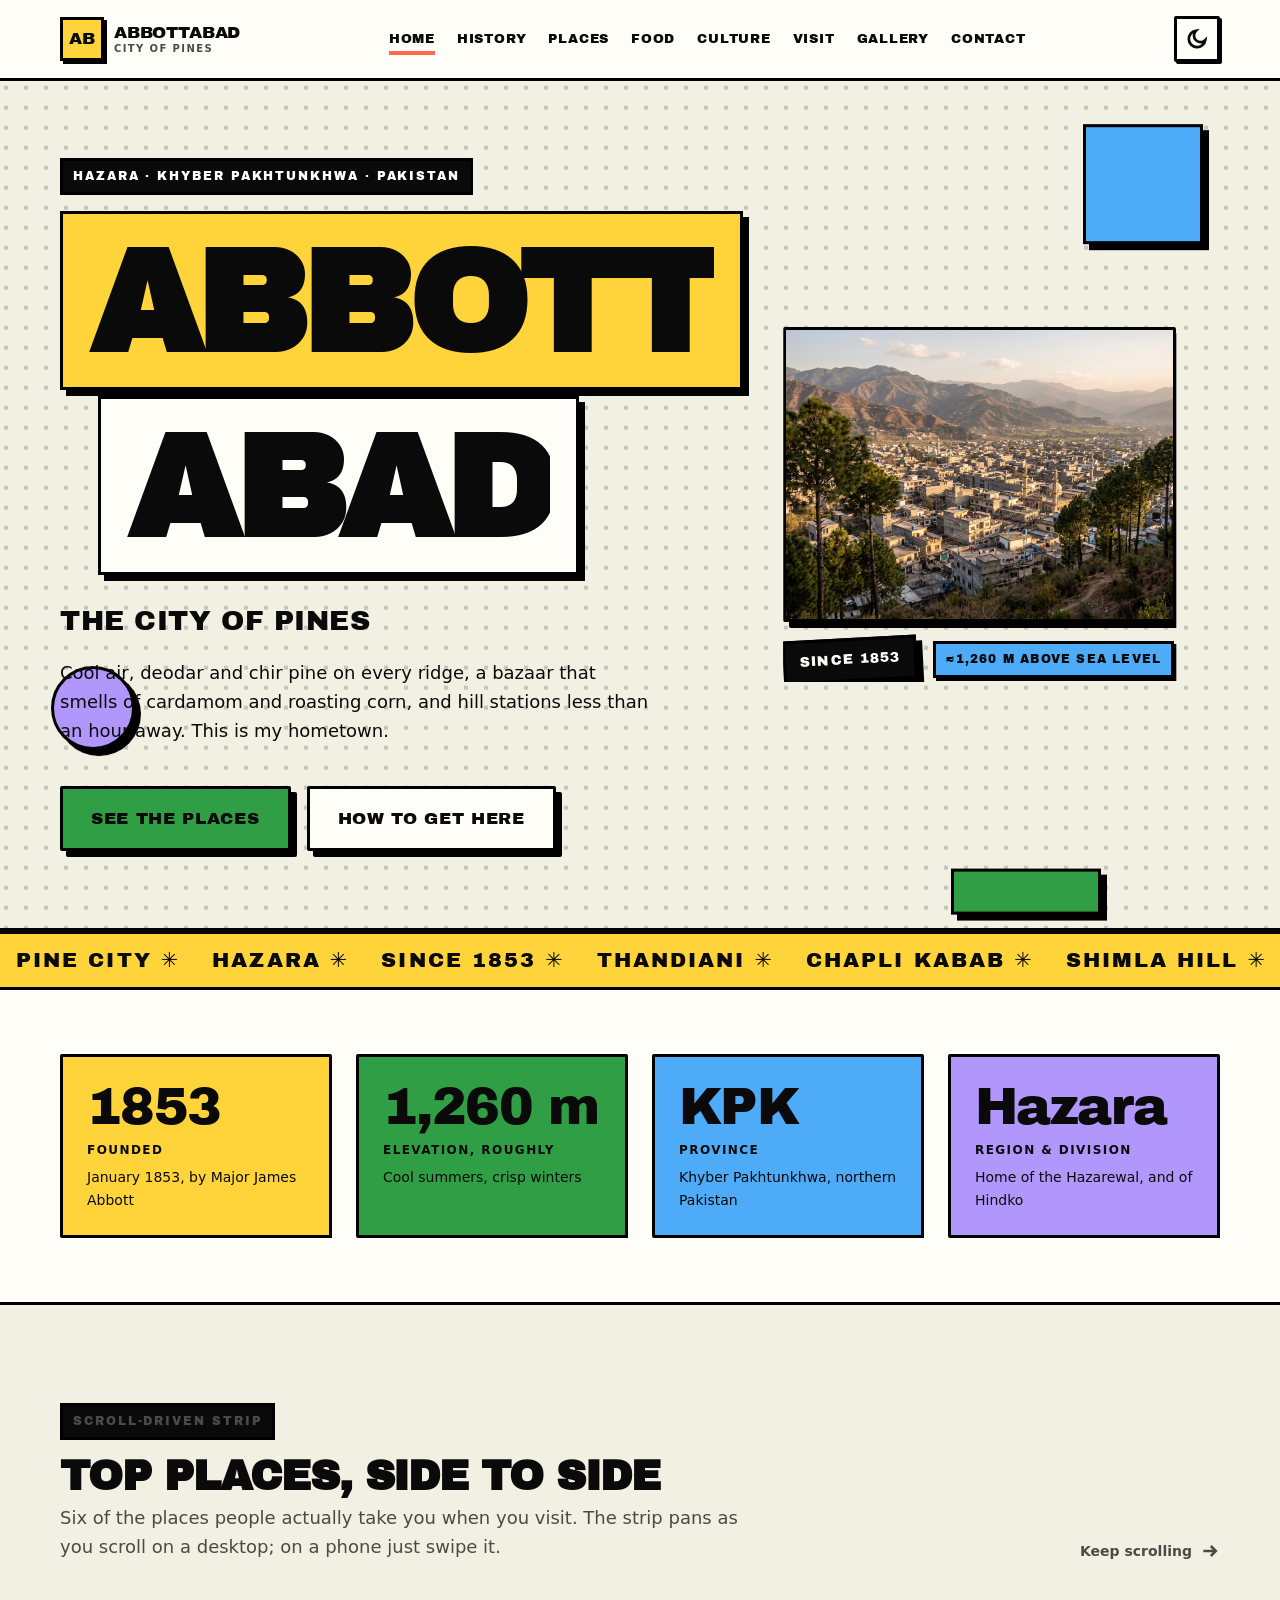
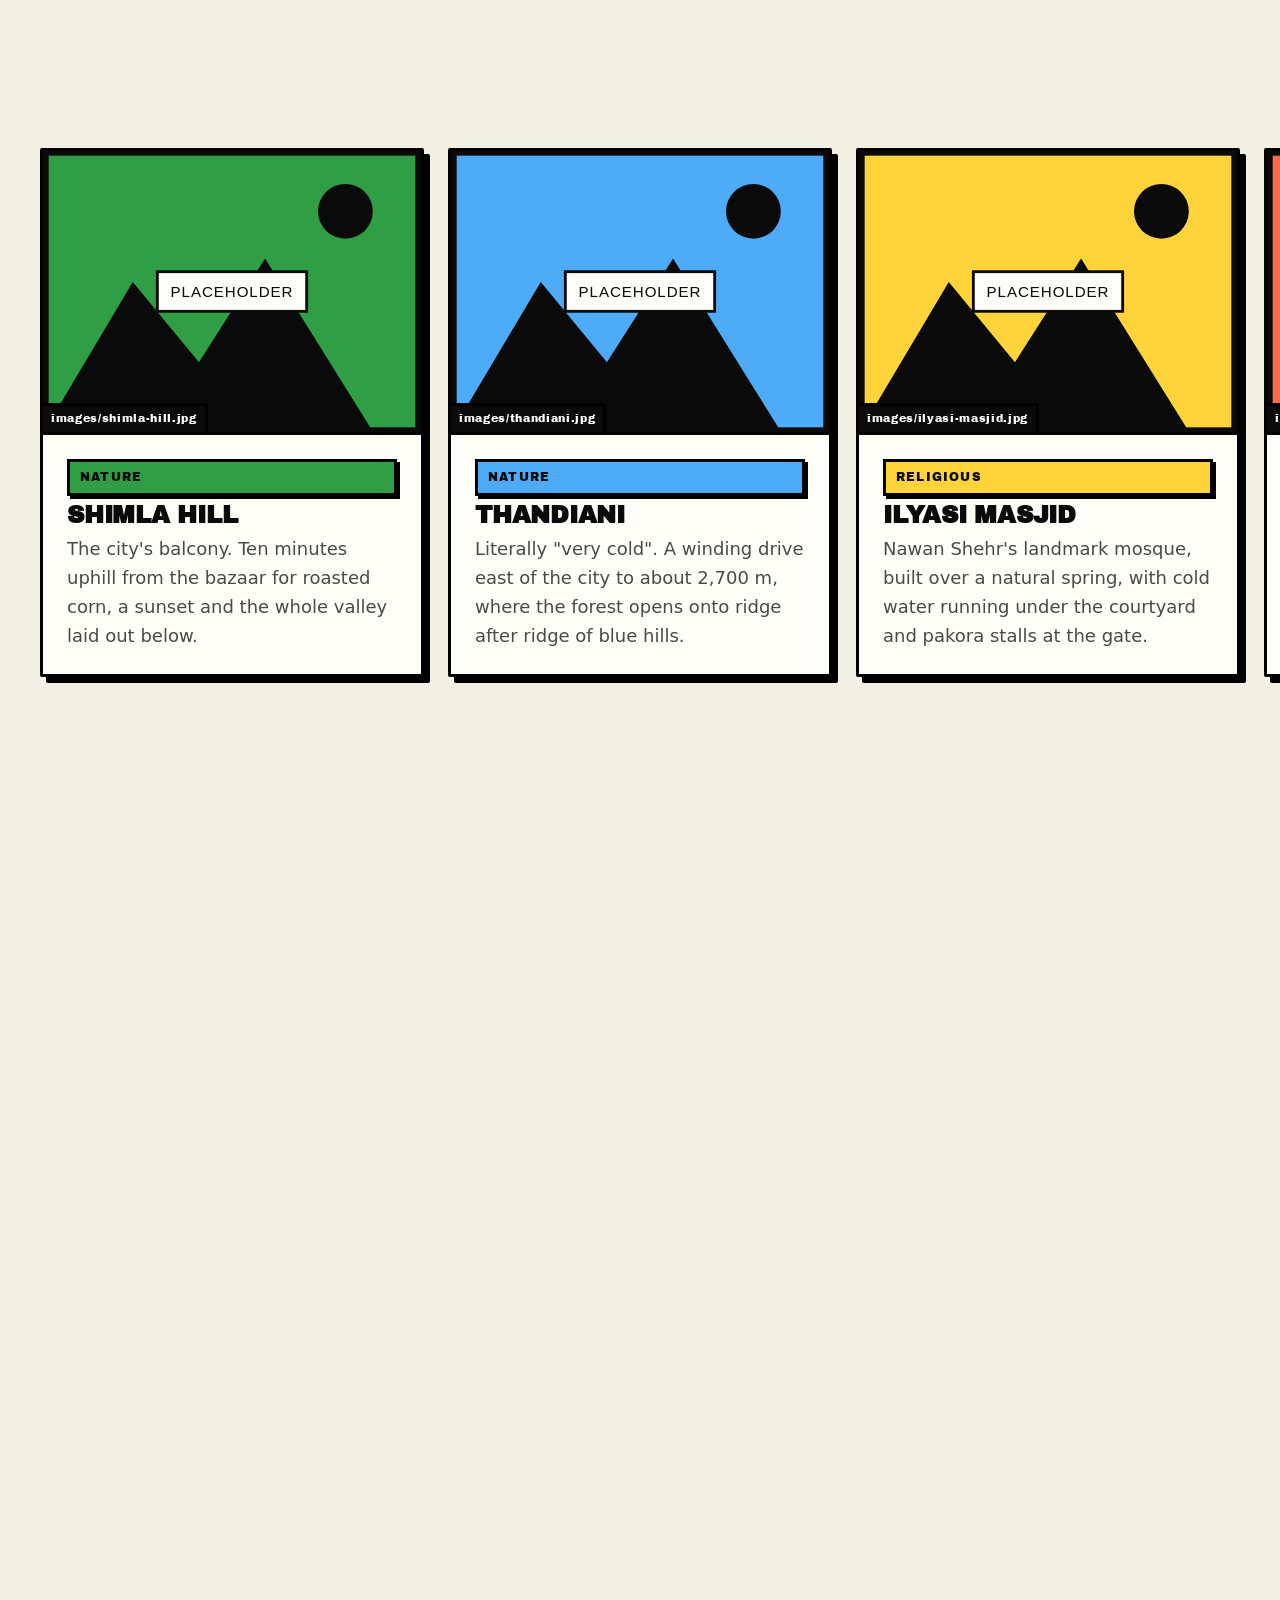
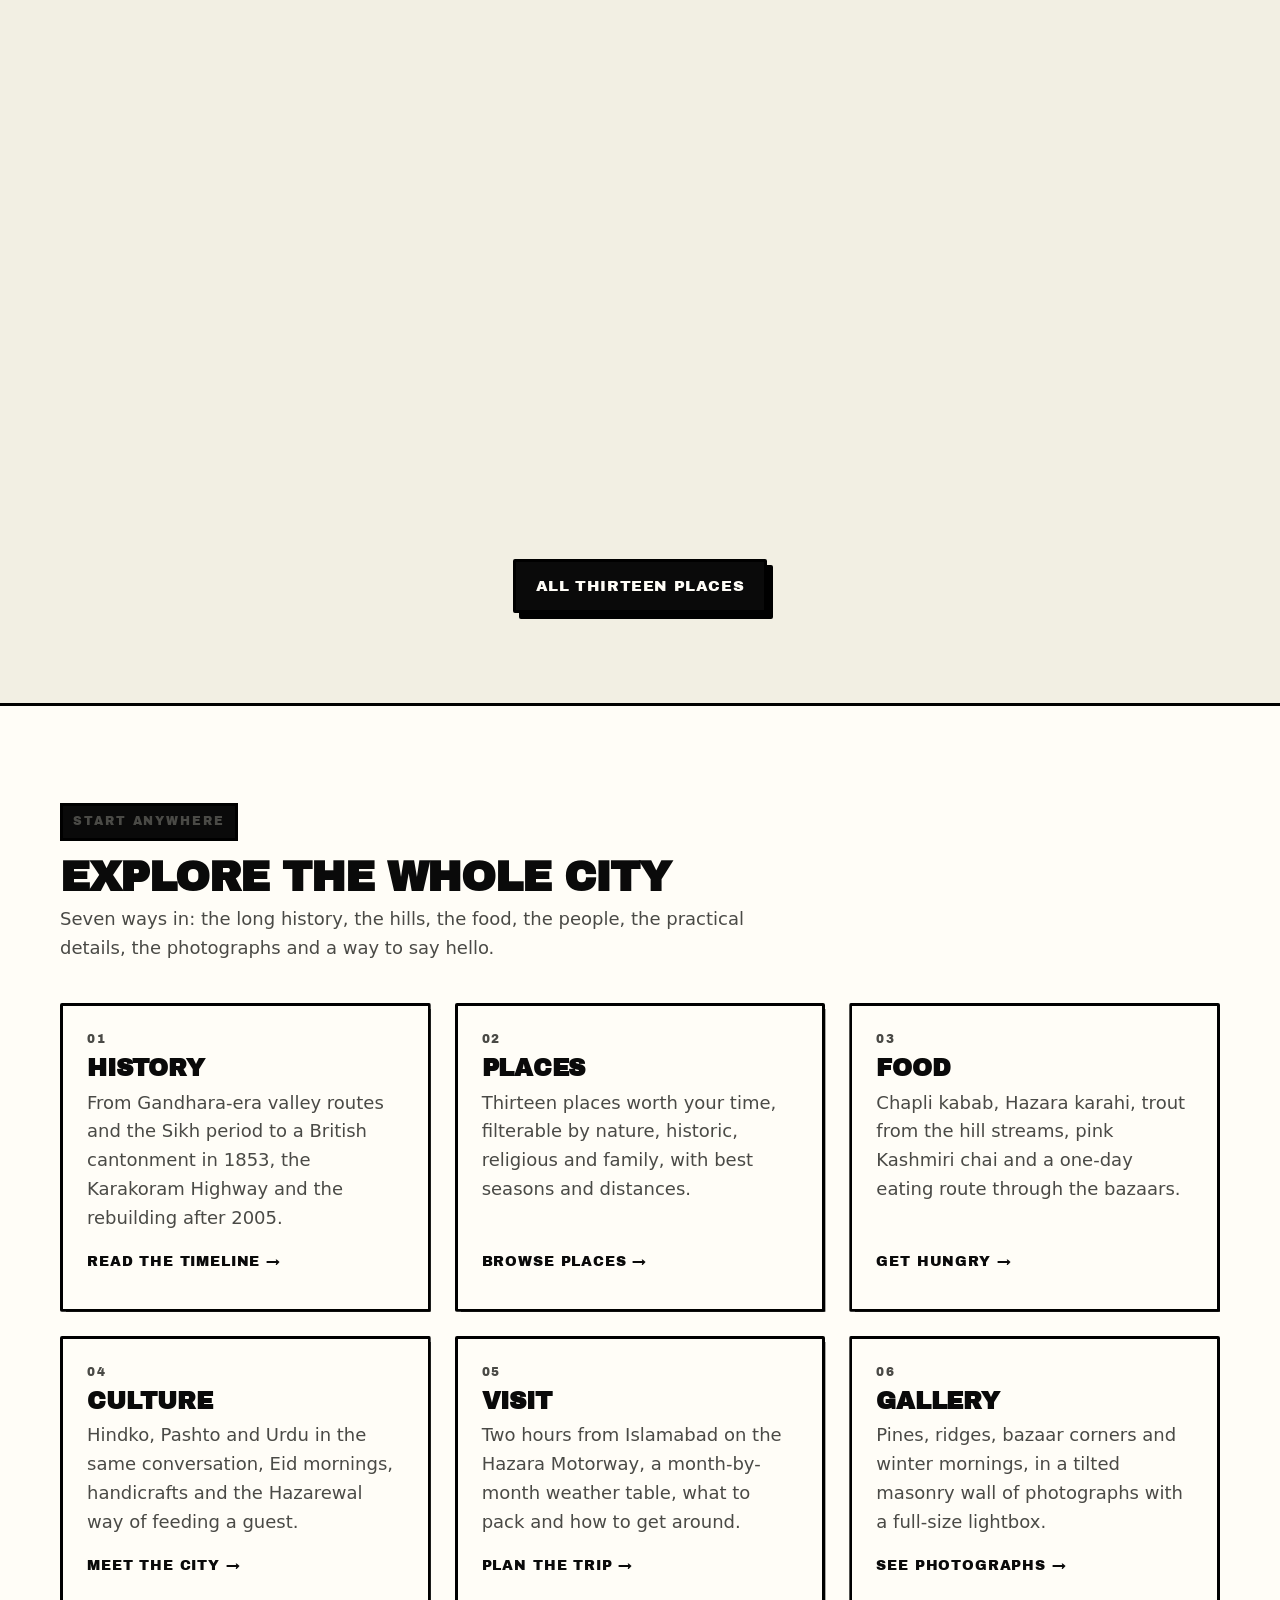
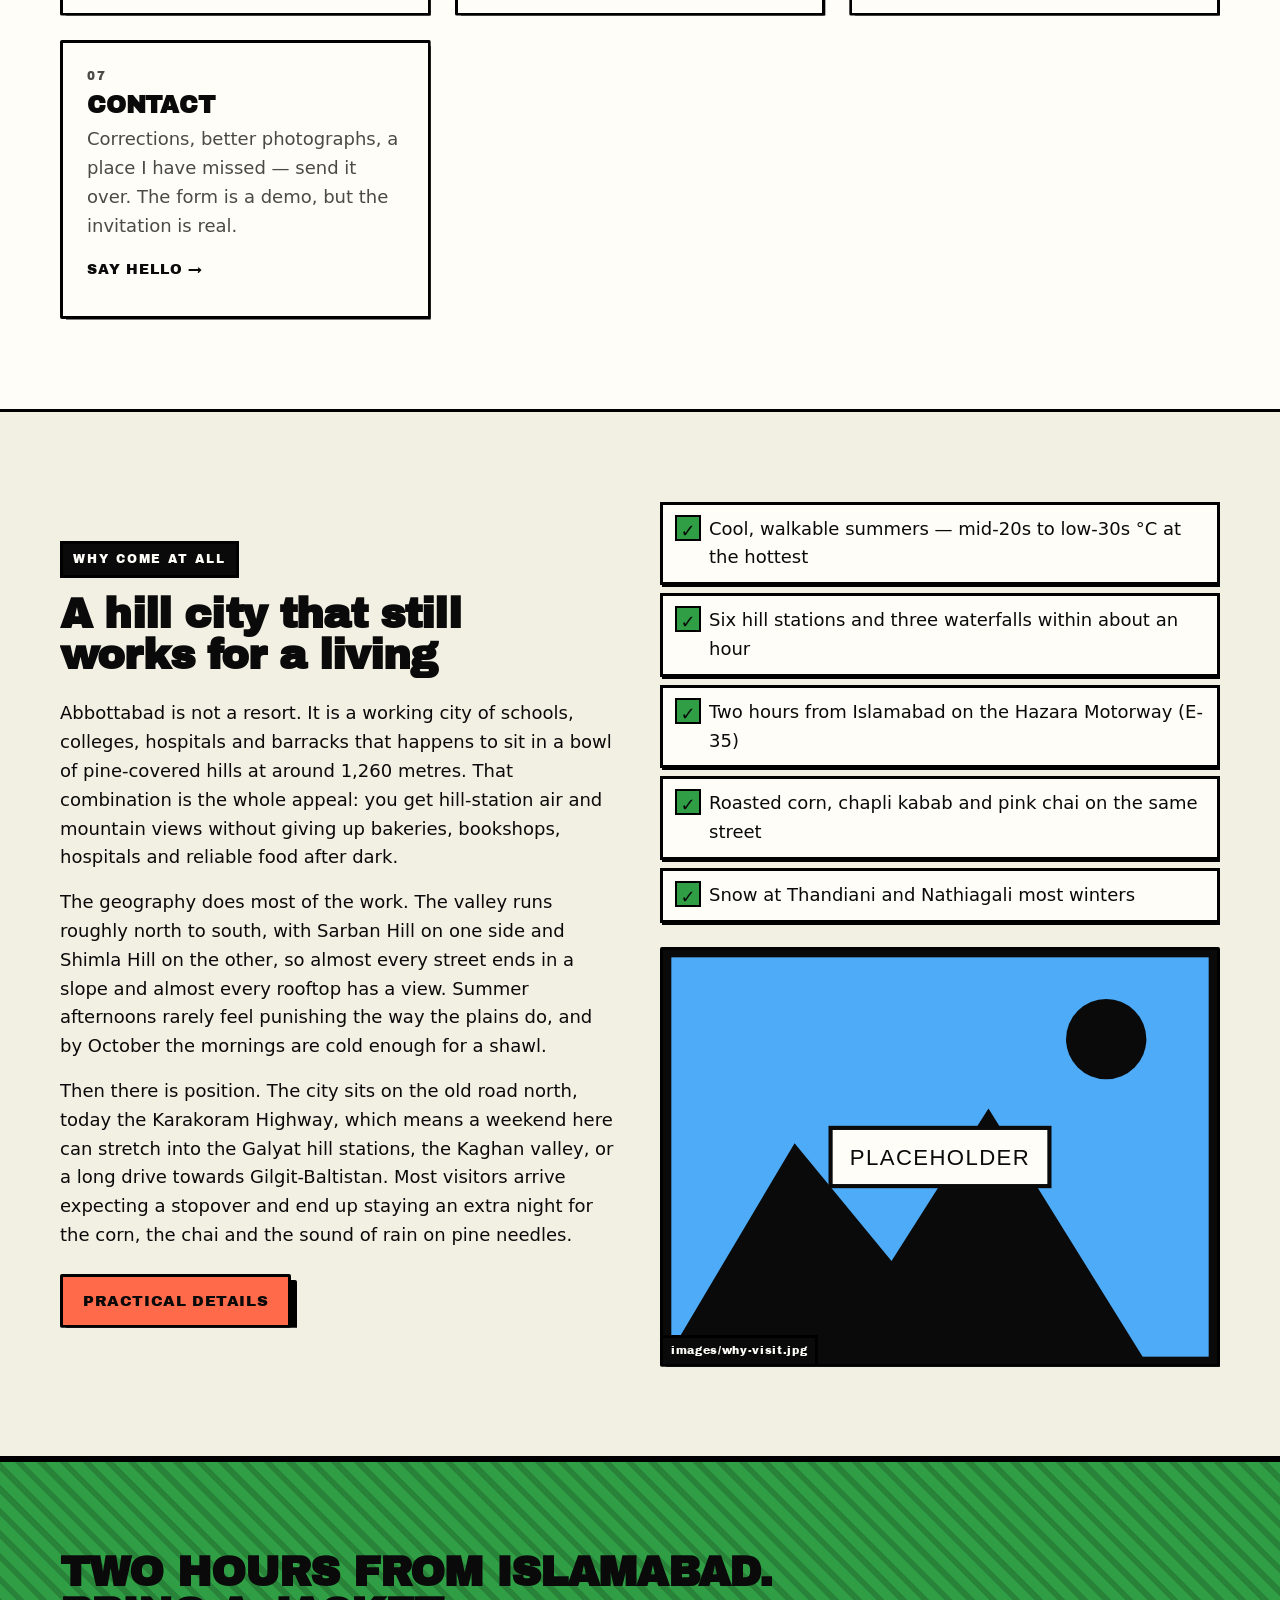
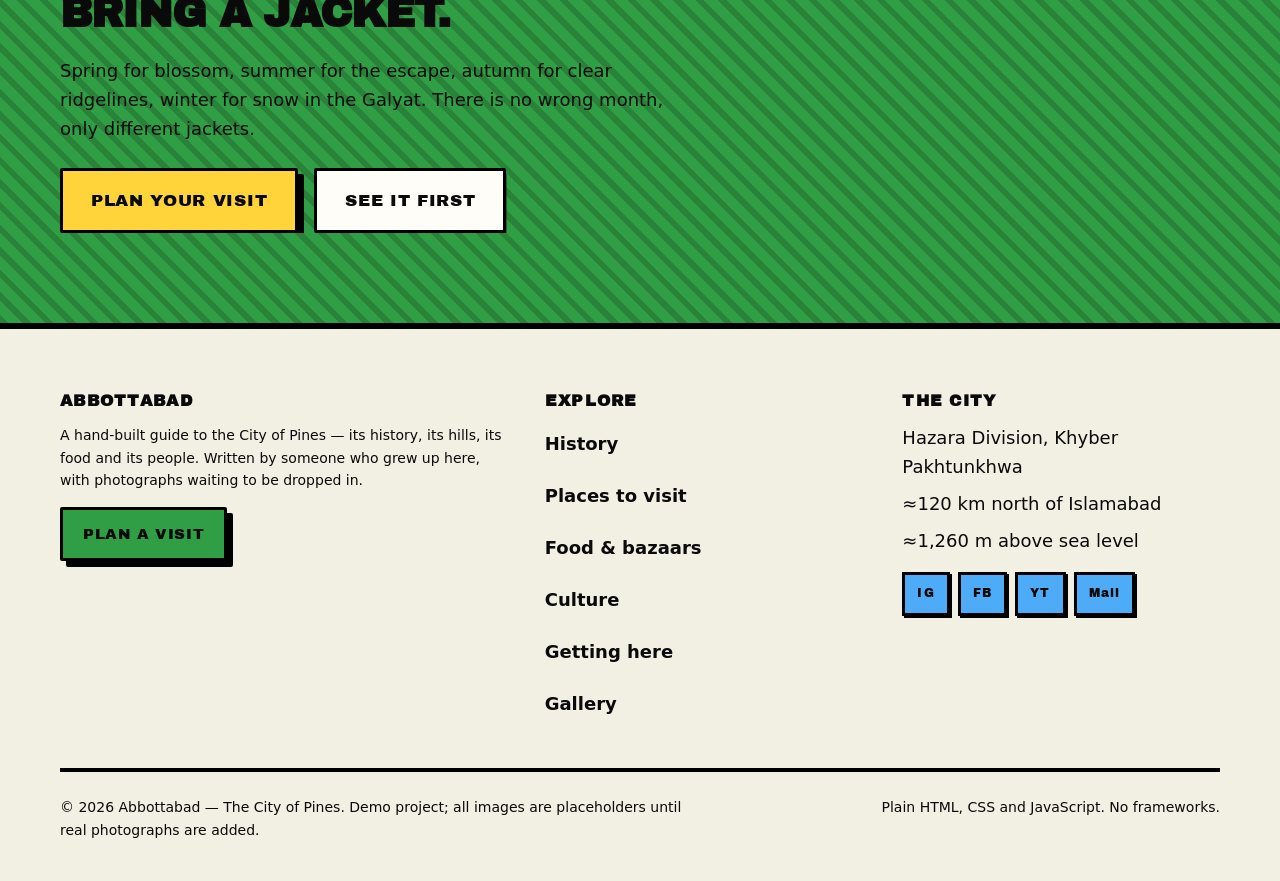
==== commit bef477a2: "Replace seven placeholders with real photographs Five of the supplied photos fit: the valley at gold" ====
--- a/index.html
+++ b/index.html
@@ -4,10 +4,14 @@
 <meta charset="utf-8">
 <meta name="viewport" content="width=device-width, initial-scale=1">
 <title>Abbottabad — The City of Pines | Hazara, Khyber Pakhtunkhwa</title>
-<meta name="description" content="A guide to Abbottabad, Pakistan: the City of Pines in the Hazara valley. Founded in 1853, ringed by hill stations, and two hours from Islamabad. Places, food, history and travel tips.">
+<meta name="description" content="Abbottabad, the City of Pines: founded 1853 in Pakistan's Hazara valley, two hours from Islamabad. Places to visit, food, history and travel tips.">
 <link rel="canonical" href="https://abbottabad.vercel.app/">
 <meta name="theme-color" content="#FFFDF7">
 <meta name="color-scheme" content="light dark">
+
+<!-- Google Search Console ownership proof for https://abbottabad.vercel.app/ — do not
+     remove: deleting it un-verifies the property and the reports stop updating. -->
+<meta name="google-site-verification" content="ZLj5JyfGVkZuOGoyVob9YLSymhWogjXKklPgtE1fB5c">
 
 <!-- Open Graph -->
 <meta property="og:type" content="website">
@@ -16,20 +20,23 @@
 <meta property="og:title" content="Abbottabad — The City of Pines">
 <meta property="og:description" content="Pine ridges, hill-station air and Hazara hospitality. A complete guide to Abbottabad, Pakistan.">
 <meta property="og:url" content="https://abbottabad.vercel.app/">
-<meta property="og:image" content="https://abbottabad.vercel.app/images/og-cover.jpg">
-<meta property="og:image:alt" content="Pine-covered hills above Abbottabad at golden hour.">
+<meta property="og:image" content="https://abbottabad.vercel.app/images/og-cover.png">
+<meta property="og:image:alt" content="Abbottabad, the City of Pines — pine ridges and a mustard sun on a bold typographic card.">
+<meta property="og:image:type" content="image/png">
+<meta property="og:image:width" content="1200">
+<meta property="og:image:height" content="630">
 
 <!-- Twitter -->
 <meta name="twitter:card" content="summary_large_image">
 <meta name="twitter:title" content="Abbottabad — The City of Pines">
 <meta name="twitter:description" content="Pine ridges, hill-station air and Hazara hospitality. A complete guide to Abbottabad, Pakistan.">
-<meta name="twitter:image" content="https://abbottabad.vercel.app/images/og-cover.jpg">
+<meta name="twitter:image" content="https://abbottabad.vercel.app/images/og-cover.png">
 
 <link rel="icon" href="favicon.svg" type="image/svg+xml">
 <link rel="preconnect" href="https://fonts.googleapis.com">
 <link rel="preconnect" href="https://fonts.gstatic.com" crossorigin>
 <link rel="stylesheet" href="https://fonts.googleapis.com/css2?family=Archivo+Black&display=swap">
-<link rel="stylesheet" href="css/style.css">
+<link rel="stylesheet" href="css/style.css?v=1">
 
 <!-- Runs before first paint: flags JS and applies the saved / system theme
      so the page never flashes the wrong colours. -->
@@ -52,7 +59,7 @@
   "alternateName": "The City of Pines",
   "description": "Abbottabad is a hill city in the Hazara region of Khyber Pakhtunkhwa, Pakistan, founded in 1853 and surrounded by pine-covered ridges and hill stations.",
   "url": "https://abbottabad.vercel.app/",
-  "image": "https://abbottabad.vercel.app/images/og-cover.jpg",
+  "image": "https://abbottabad.vercel.app/images/og-cover.png",
   "touristType": ["Nature lovers", "Families", "Hikers", "Food travellers"],
   "geo": { "@type": "GeoCoordinates", "latitude": 34.1463, "longitude": 73.2117 },
   "address": {
@@ -147,9 +154,8 @@
 
         <div data-reveal="scale" data-reveal-delay="200">
           <figure class="frame frame--4x3">
-            <img src="images/ph-pine.svg" alt="Pine-covered ridges rising behind the rooftops of Abbottabad in the late afternoon."
-                 width="1200" height="900" loading="eager" decoding="async">
-            <span class="frame__tag">images/hero-pines.jpg</span>
+            <img src="images/hero-abbottabad-valley.jpg" alt="Flat-roofed houses and mosque minarets filling the Abbottabad valley at golden hour, pine trunks in the foreground and hazy ridges behind."
+                 width="1280" height="960" loading="eager" decoding="async" fetchpriority="high">
           </figure>
           <p class="cluster mt-3">
             <span class="sticker">Since 1853</span>
@@ -494,7 +500,7 @@
   <svg viewBox="0 0 24 24" aria-hidden="true"><path d="M12 20V5M5 12l7-7 7 7"/></svg>
 </a>
 
-<script src="js/main.js" defer></script>
+<script src="js/main.js?v=1" defer></script>
 </body>
 </html>
 
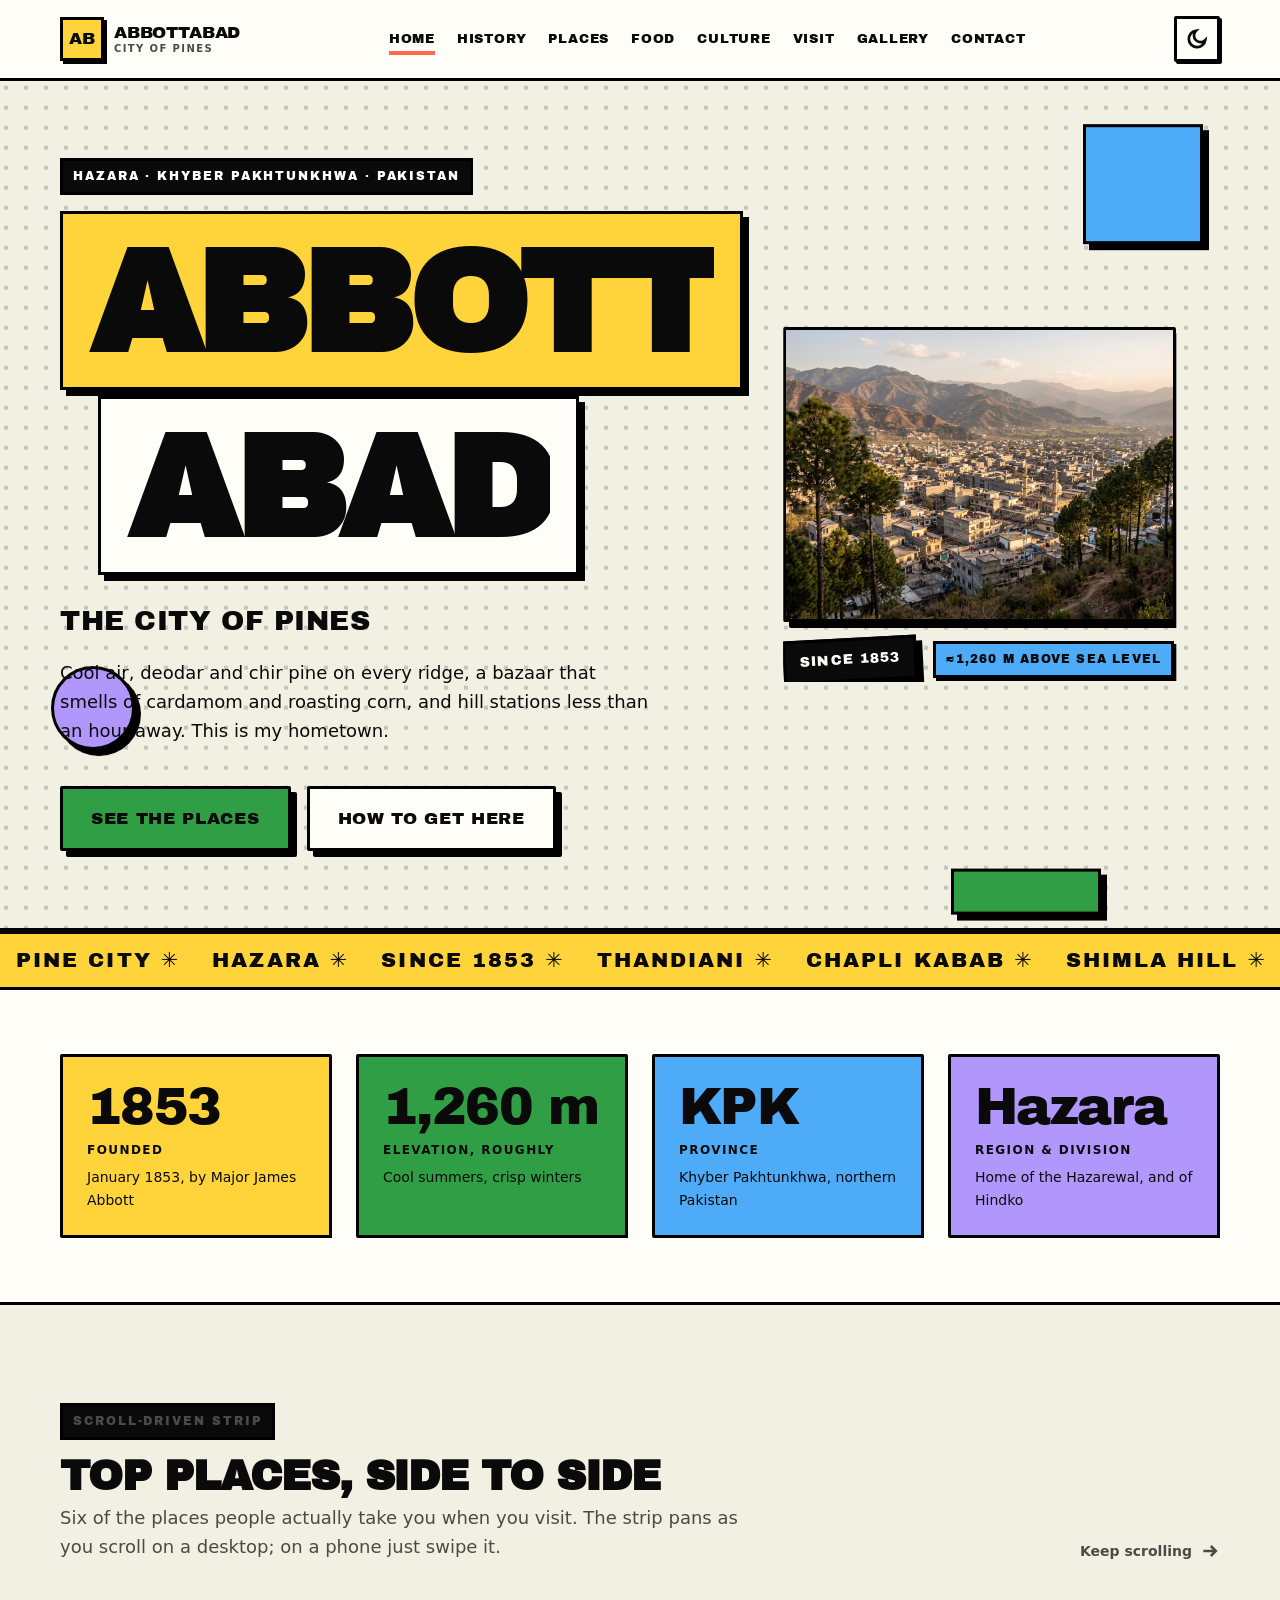
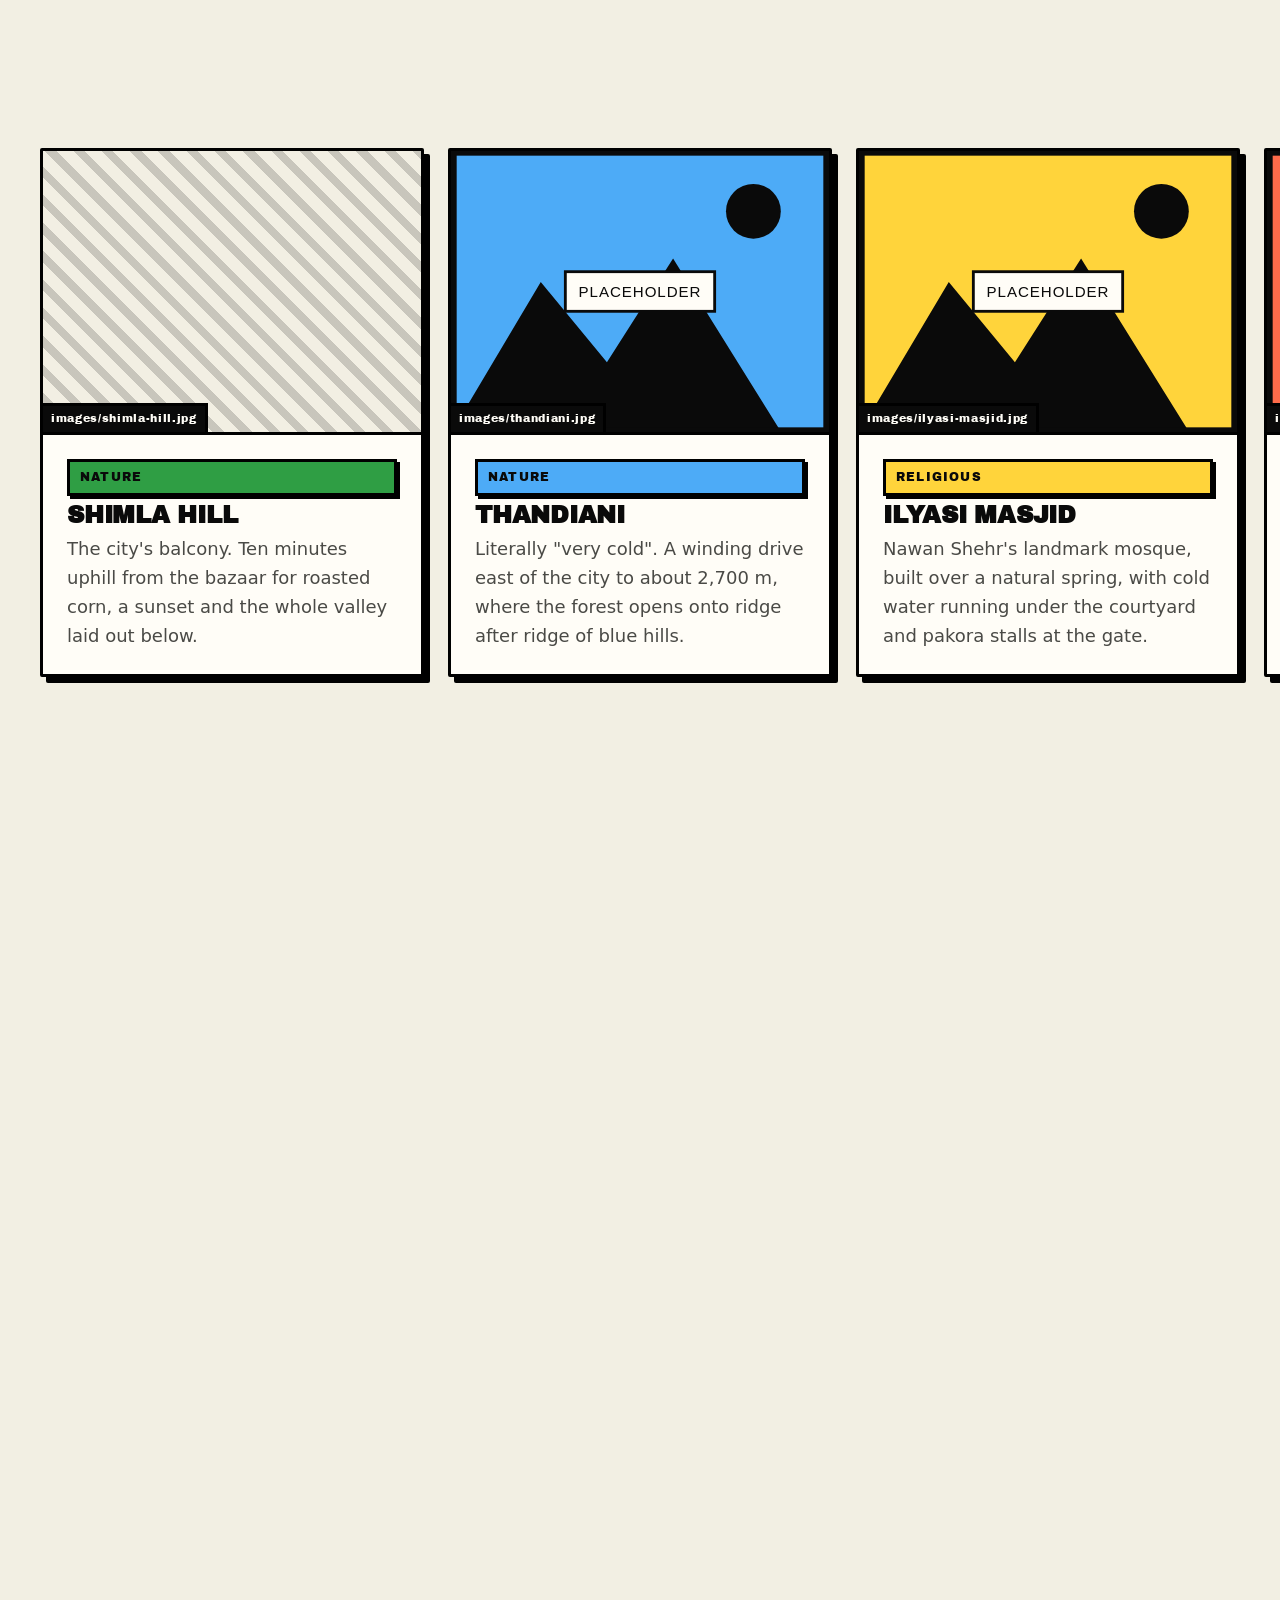
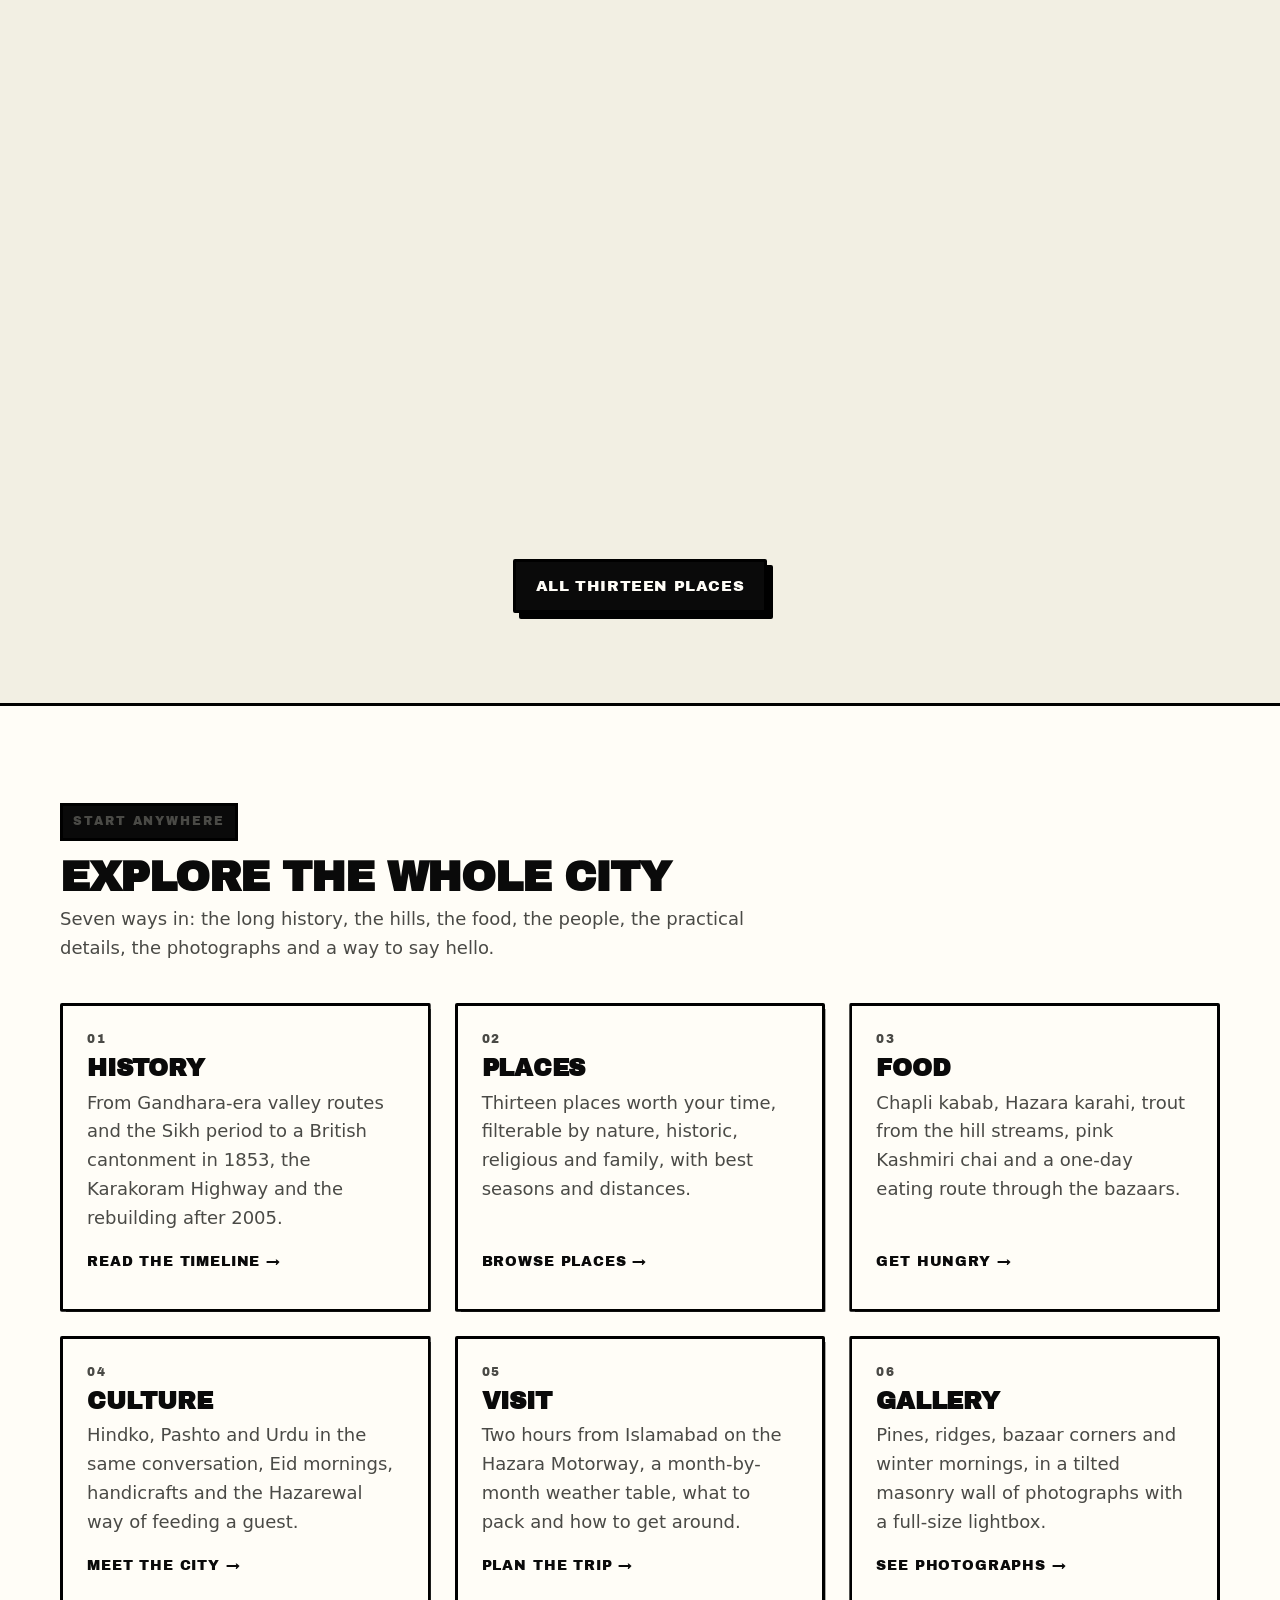
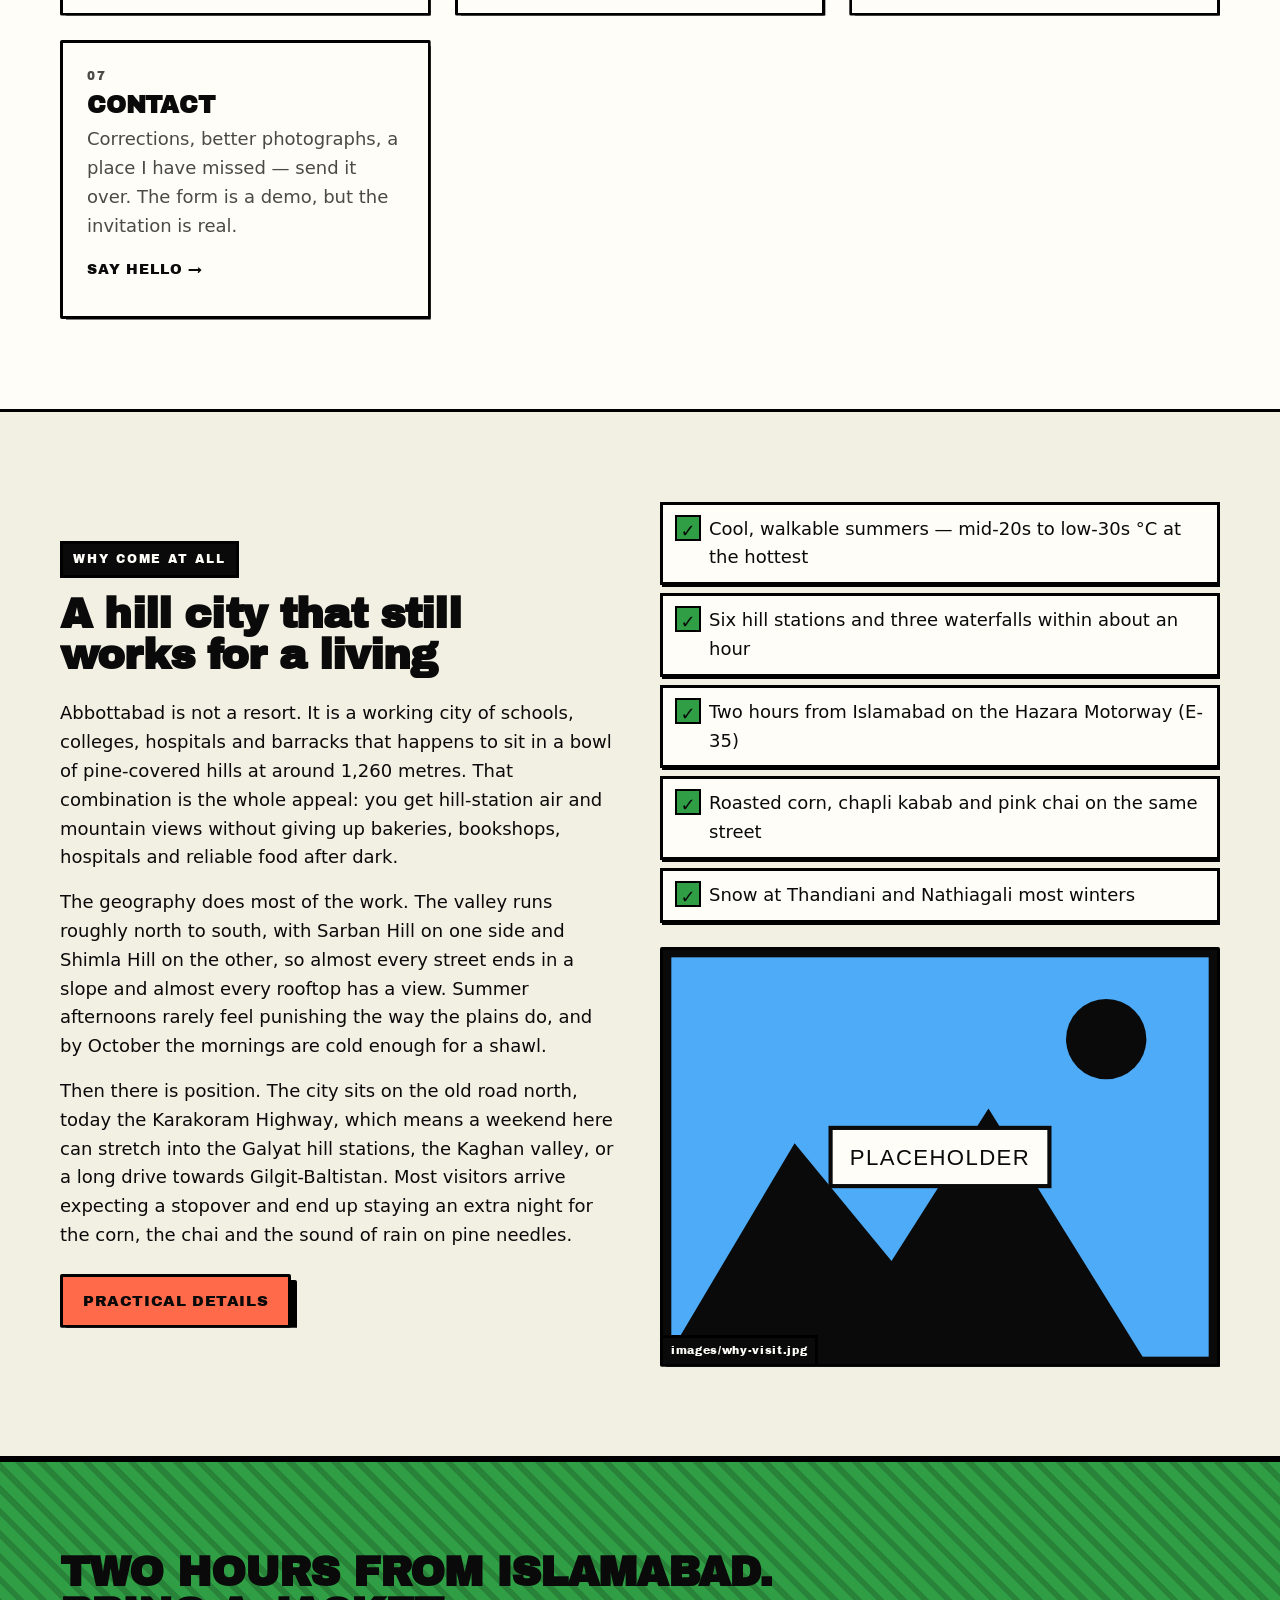
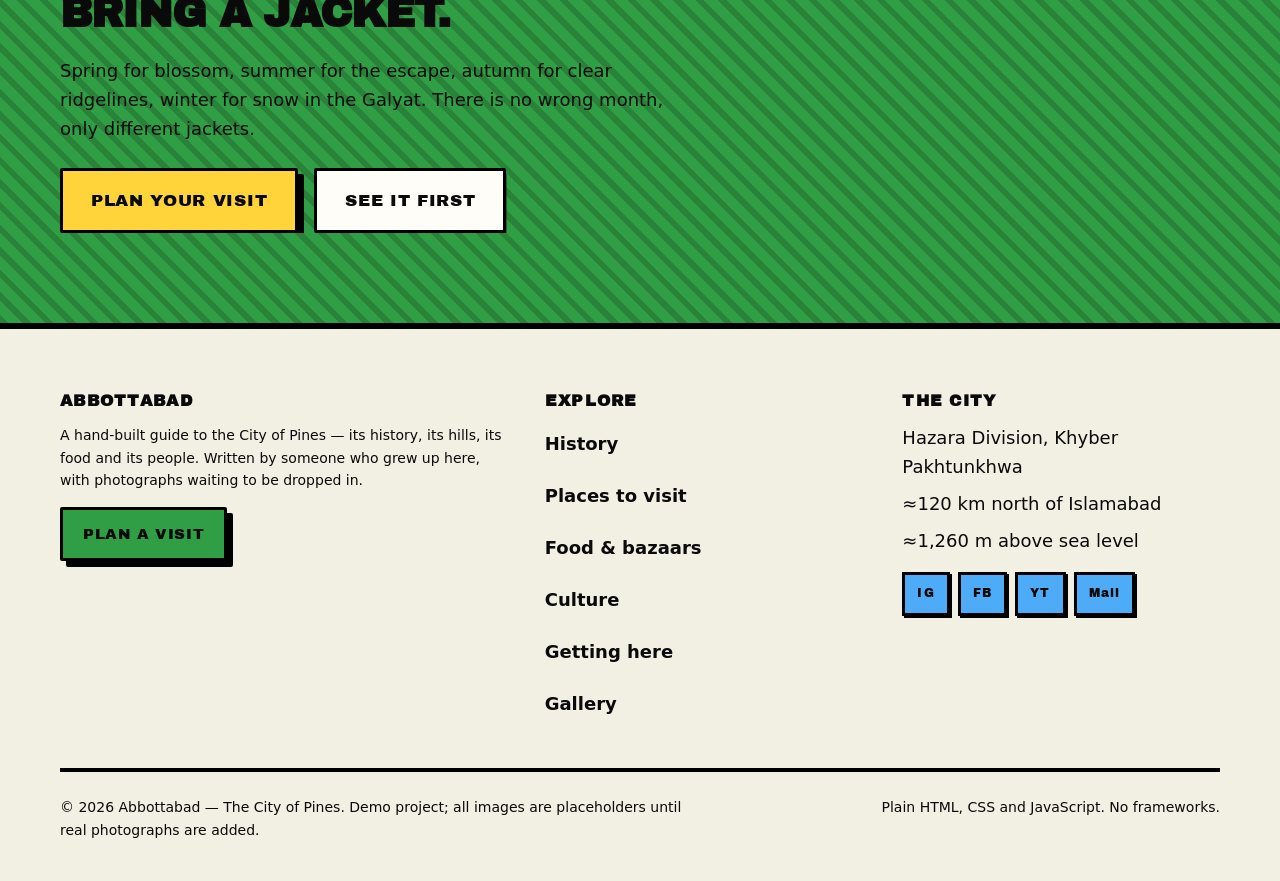
==== commit 01d3dcfc: "Update index.html" ====
--- a/index.html
+++ b/index.html
@@ -229,7 +229,7 @@
         <ul class="hstrip__track">
           <li class="hstrip__card card card--flush u-pine">
             <div class="frame frame--4x3">
-              <img src="images/ph-pine.svg" alt="Deodar pines framing the viewpoint at Shimla Hill." width="800" height="600" loading="lazy" decoding="async">
+              <img src="https://encrypted-tbn0.gstatic.com/images?q=tbn:ANd9GcT6UeeHKdPynMPsMiwBzoVz-fpybbkxdY_BidAUIQRINIQfZ-2n-q4FLAg&s=10" alt="Deodar pines framing the viewpoint at Shimla Hill." width="800" height="600" loading="lazy" decoding="async">
               <span class="frame__tag">images/shimla-hill.jpg</span>
             </div>
             <div class="card__body">
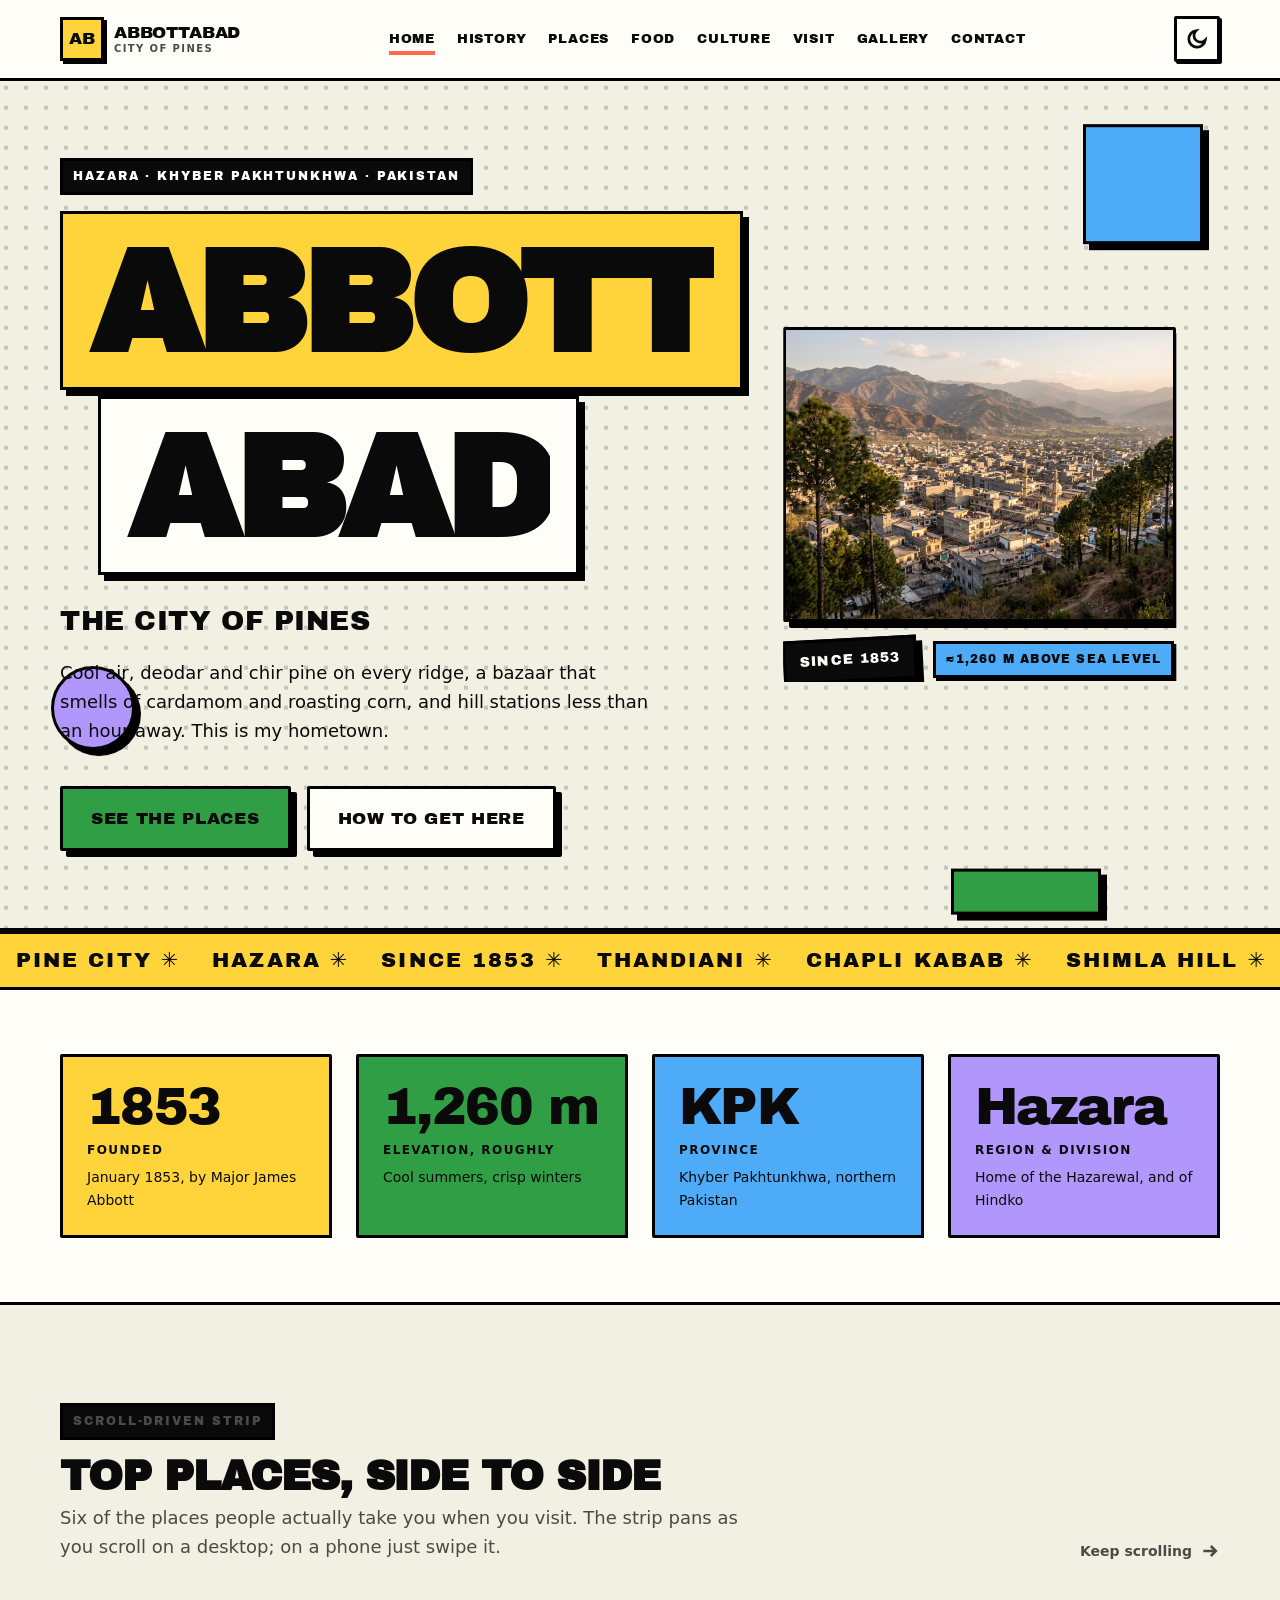
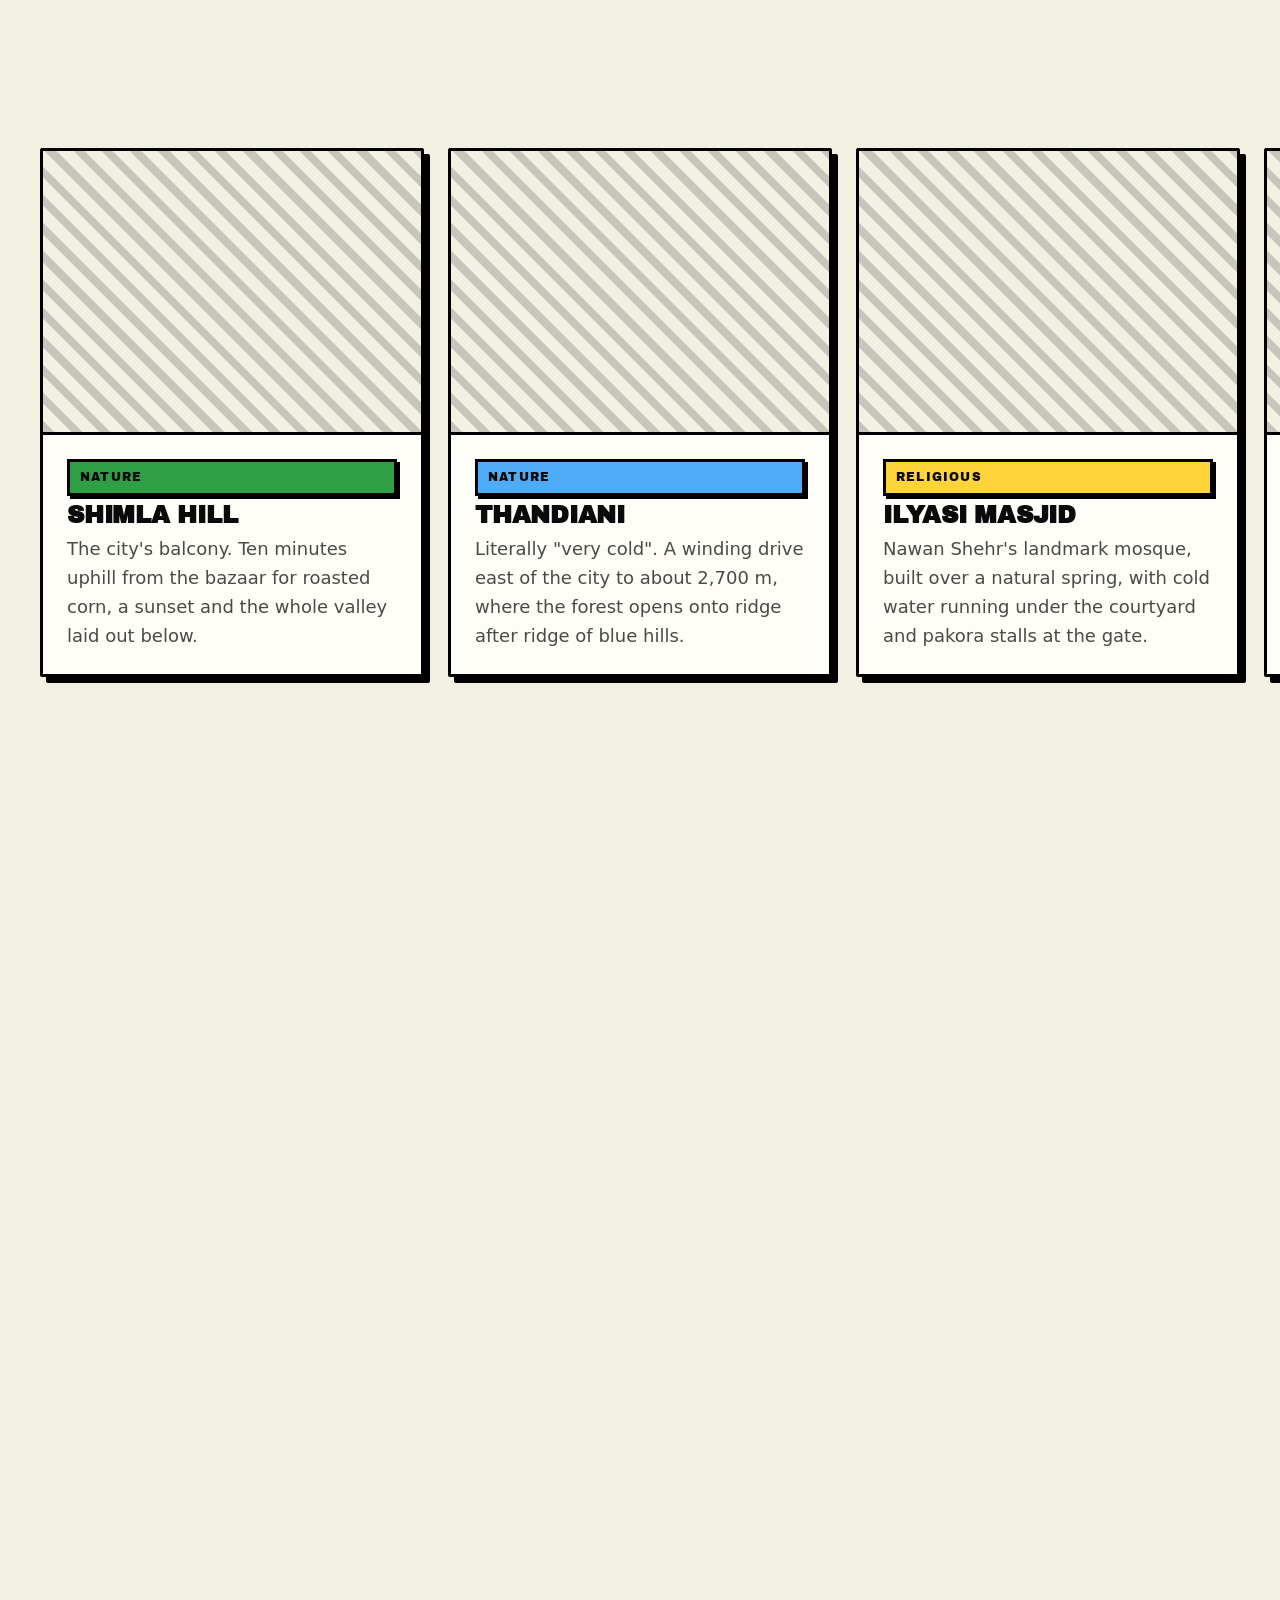
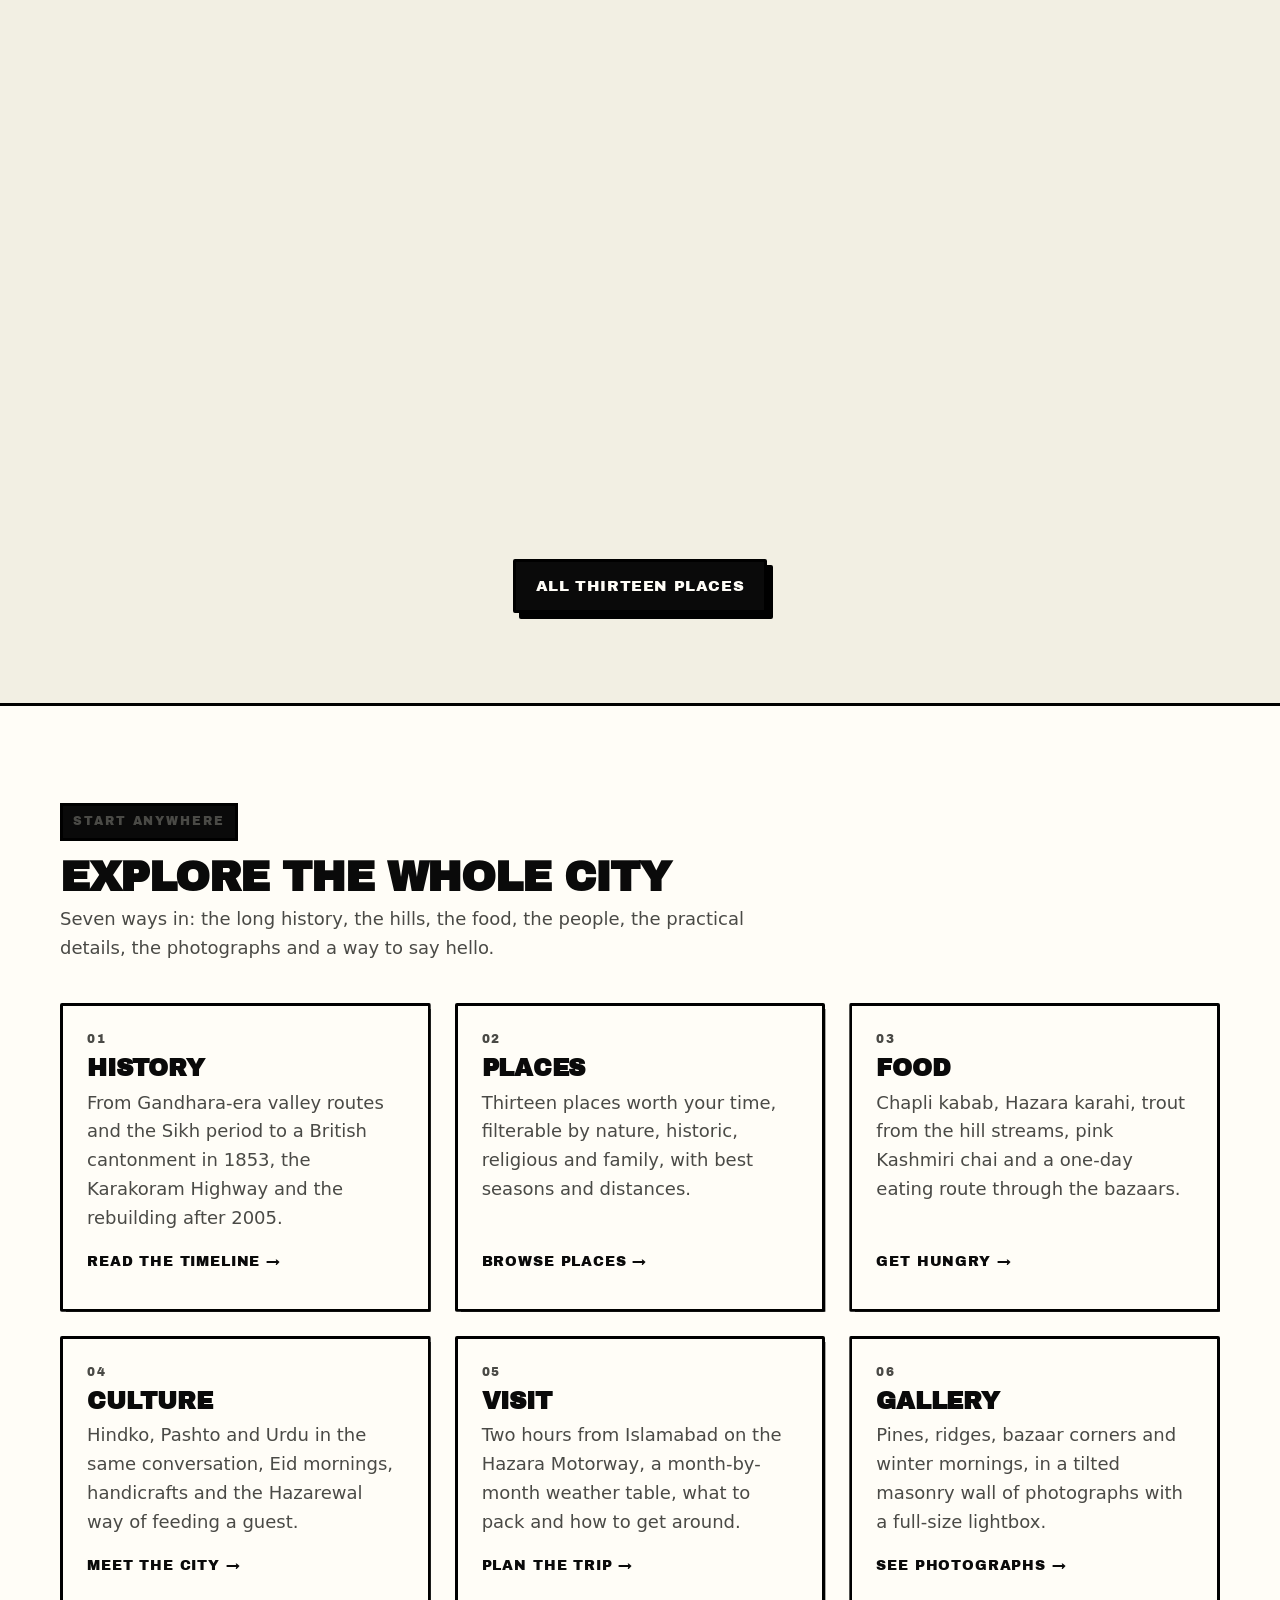
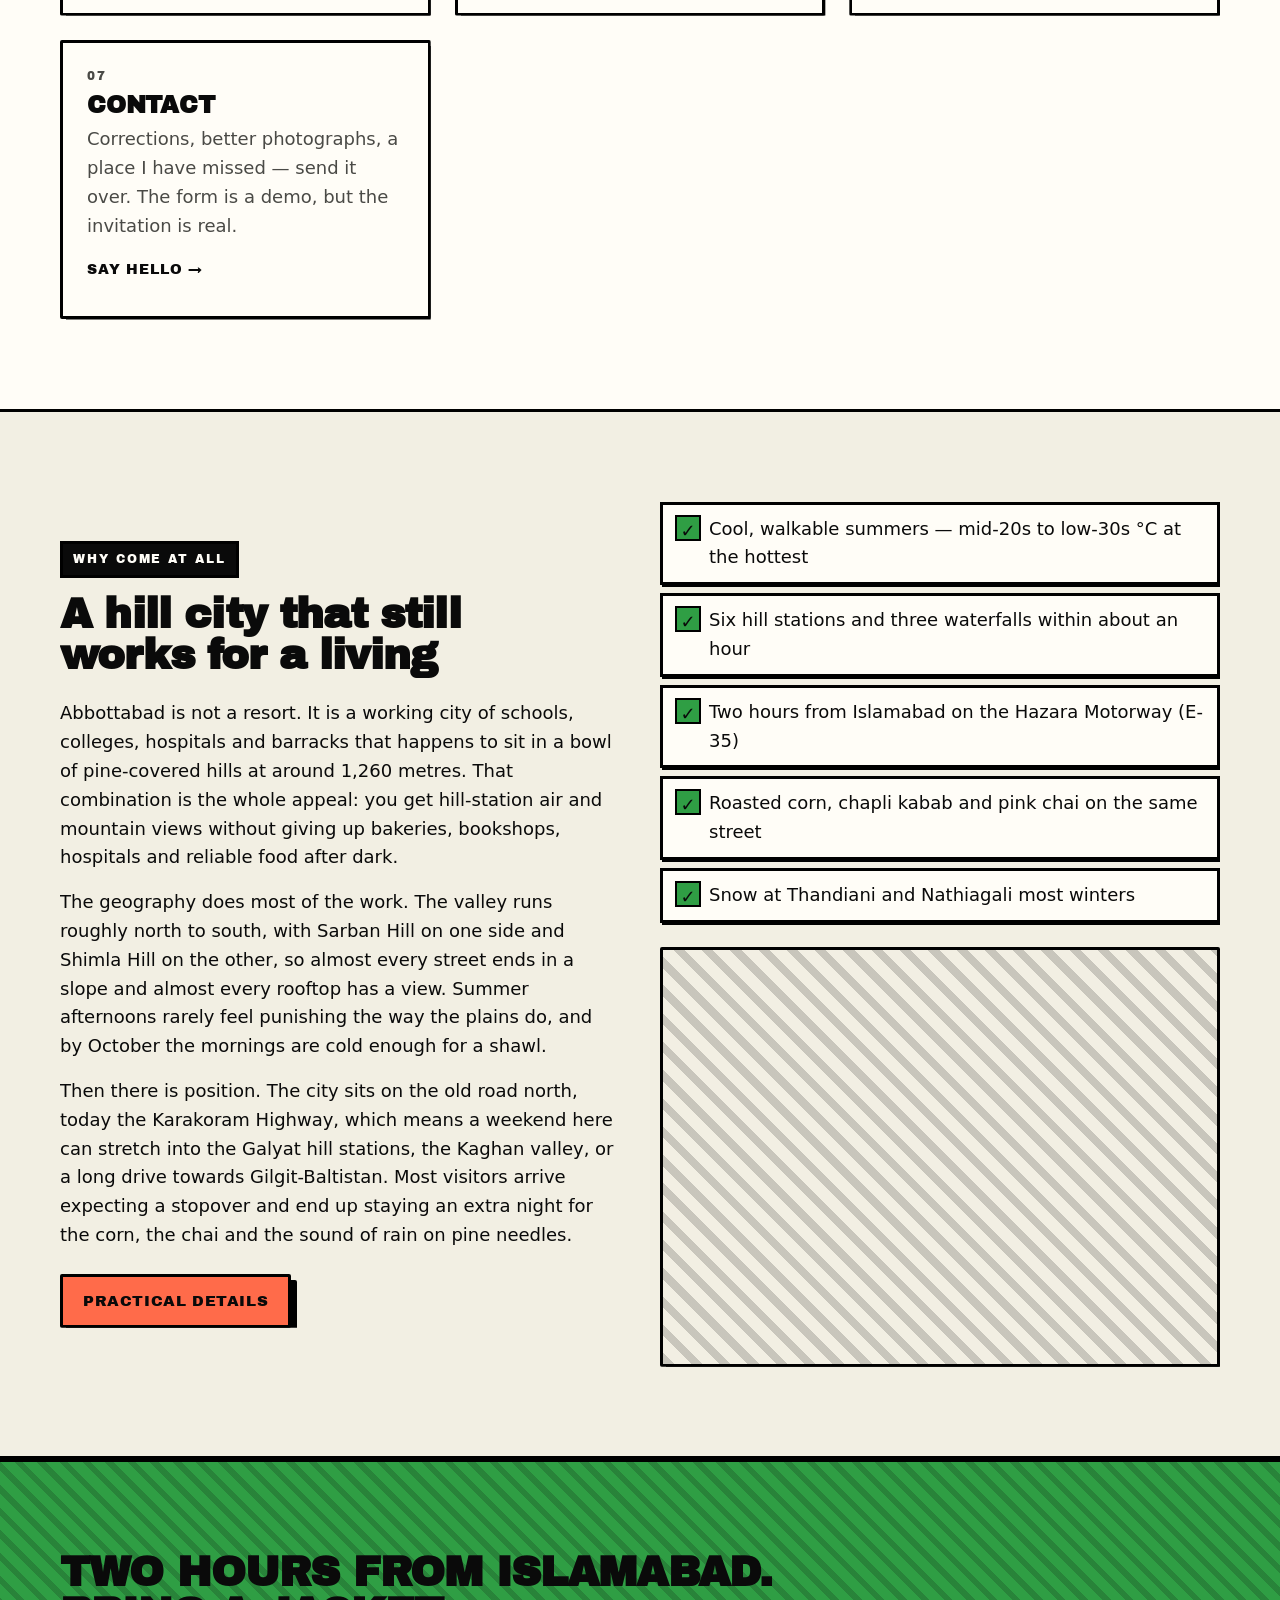
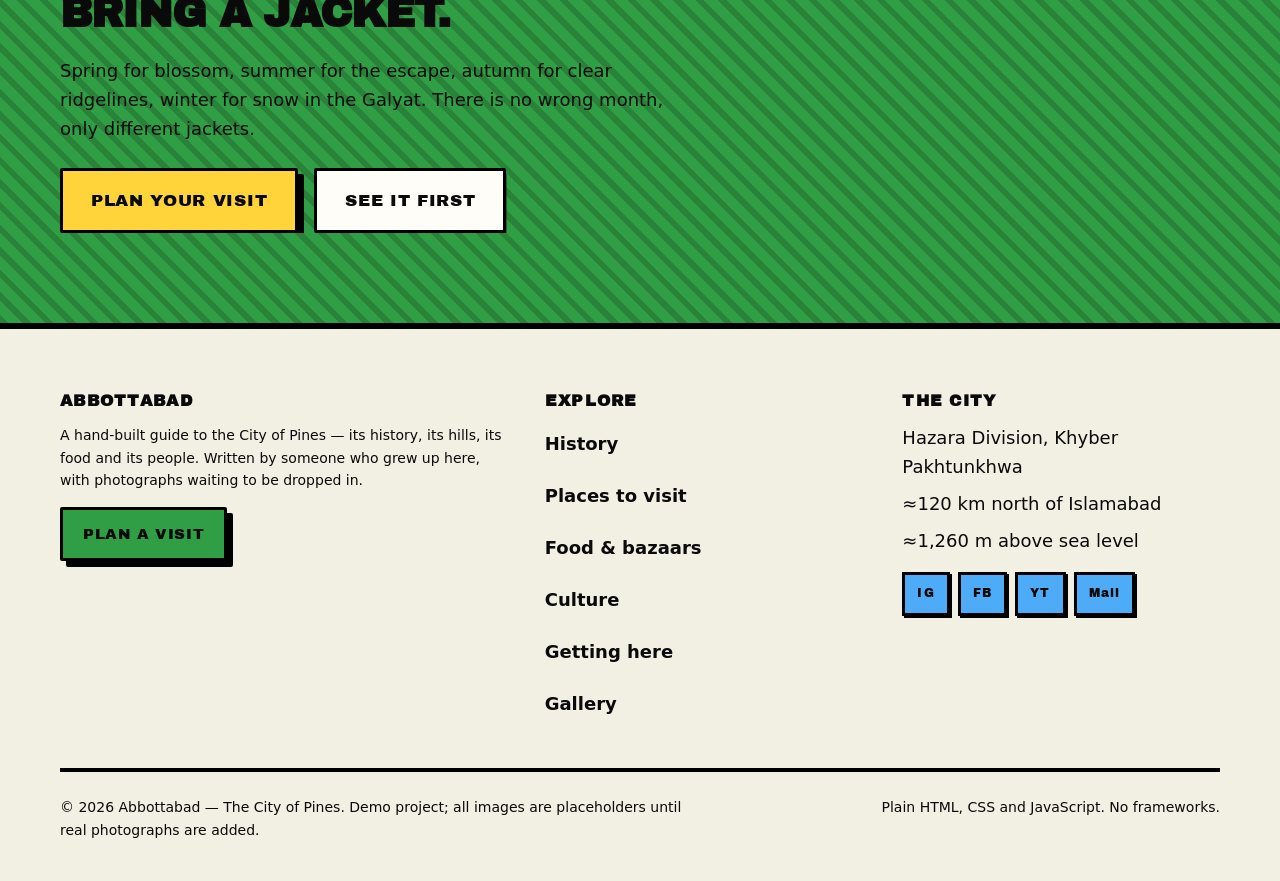
==== commit 307cc6fe: "Update index.html" ====
--- a/index.html
+++ b/index.html
@@ -230,7 +230,7 @@
           <li class="hstrip__card card card--flush u-pine">
             <div class="frame frame--4x3">
               <img src="https://encrypted-tbn0.gstatic.com/images?q=tbn:ANd9GcT6UeeHKdPynMPsMiwBzoVz-fpybbkxdY_BidAUIQRINIQfZ-2n-q4FLAg&s=10" alt="Deodar pines framing the viewpoint at Shimla Hill." width="800" height="600" loading="lazy" decoding="async">
-              <span class="frame__tag">images/shimla-hill.jpg</span>
+          
             </div>
             <div class="card__body">
               <span class="badge u-pine">Nature</span>
@@ -242,8 +242,8 @@
 
           <li class="hstrip__card card card--flush u-sky">
             <div class="frame frame--4x3">
-              <img src="images/ph-sky.svg" alt="Mist drifting through tall pines on the road to Thandiani." width="800" height="600" loading="lazy" decoding="async">
-              <span class="frame__tag">images/thandiani.jpg</span>
+              <img src="https://flypakistan.pk/oldflypak/assets/img/attractions/Thandiani%20Top.jpg" alt="Mist drifting through tall pines on the road to Thandiani." width="800" height="600" loading="lazy" decoding="async">
+             
             </div>
             <div class="card__body">
               <span class="badge u-sky">Nature</span>
@@ -255,8 +255,8 @@
 
           <li class="hstrip__card card card--flush u-mustard">
             <div class="frame frame--4x3">
-              <img src="images/ph-mustard.svg" alt="The white minarets of Ilyasi Masjid above its spring-fed pool." width="800" height="600" loading="lazy" decoding="async">
-              <span class="frame__tag">images/ilyasi-masjid.jpg</span>
+              <img src="https://pbs.twimg.com/media/GsBWSybWoAAS2h-.jpg" alt="The white minarets of Ilyasi Masjid above its spring-fed pool." width="800" height="600" loading="lazy" decoding="async">
+              
             </div>
             <div class="card__body">
               <span class="badge u-mustard">Religious</span>
@@ -268,8 +268,7 @@
 
           <li class="hstrip__card card card--flush u-tomato">
             <div class="frame frame--4x3">
-              <img src="images/ph-tomato.svg" alt="Water falling into a rocky pool at Sajikot Waterfall." width="800" height="600" loading="lazy" decoding="async">
-              <span class="frame__tag">images/sajikot-waterfall.jpg</span>
+              <img src="https://live.staticflickr.com/7018/13842354514_18a646587d_b.jpg" alt="Water falling into a rocky pool at Sajikot Waterfall." width="800" height="600" loading="lazy" decoding="async">
             </div>
             <div class="card__body">
               <span class="badge u-tomato">Nature</span>
@@ -294,8 +293,8 @@
 
           <li class="hstrip__card card card--flush u-pine">
             <div class="frame frame--4x3">
-              <img src="images/ph-ink.svg" alt="Cloud sitting low over the church spire and pines at Nathiagali." width="800" height="600" loading="lazy" decoding="async">
-              <span class="frame__tag">images/nathiagali.jpg</span>
+              <img src="https://encrypted-tbn0.gstatic.com/images?q=tbn:ANd9GcTiedM5DreBKy-hI5pmNL6pkYr2CXo3ZKdbxYhvZEWhgdWLI-wPE8AVQ0um&s=10" alt="Cloud sitting low over the church spire and pines at Nathiagali." width="800" height="600" loading="lazy" decoding="async">
+             
             </div>
             <div class="card__body">
               <span class="badge u-pine">Nature</span>
@@ -428,8 +427,8 @@
             <li>Snow at Thandiani and Nathiagali most winters</li>
           </ul>
           <figure class="frame frame--4x3 mt-4">
-            <img src="images/ph-sky.svg" alt="Winter morning over Abbottabad, with mist between the pines and the ridge behind the city." width="800" height="600" loading="lazy" decoding="async">
-            <span class="frame__tag">images/why-visit.jpg</span>
+            <img src="https://encrypted-tbn0.gstatic.com/images?q=tbn:ANd9GcRyclWmjsJyopK_kf4rOm72T3-s2ObnE9Qk1ghaRjARleZoUUA2Yd9-Gek&s=10" alt="Winter morning over Abbottabad, with mist between the pines and the ridge behind the city." width="800" height="600" loading="lazy" decoding="async">
+            
           </figure>
         </div>
       </div>
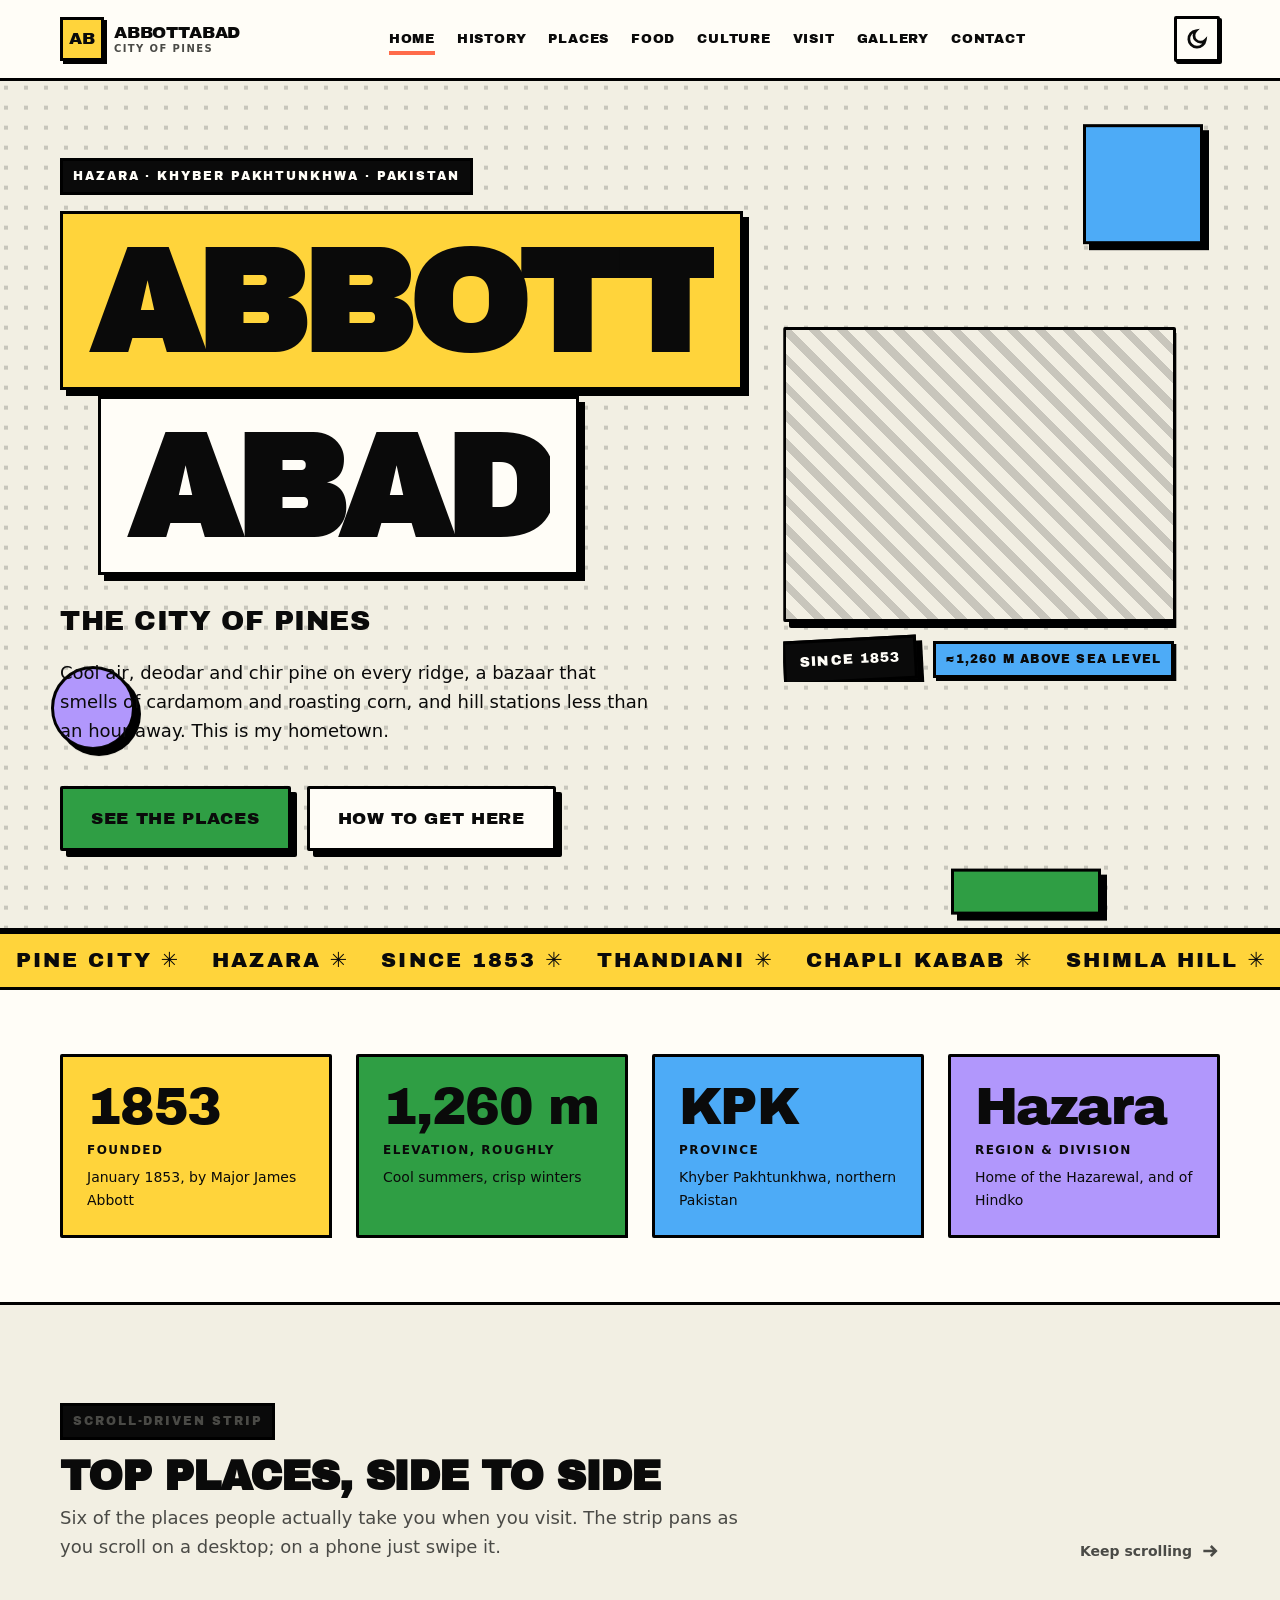
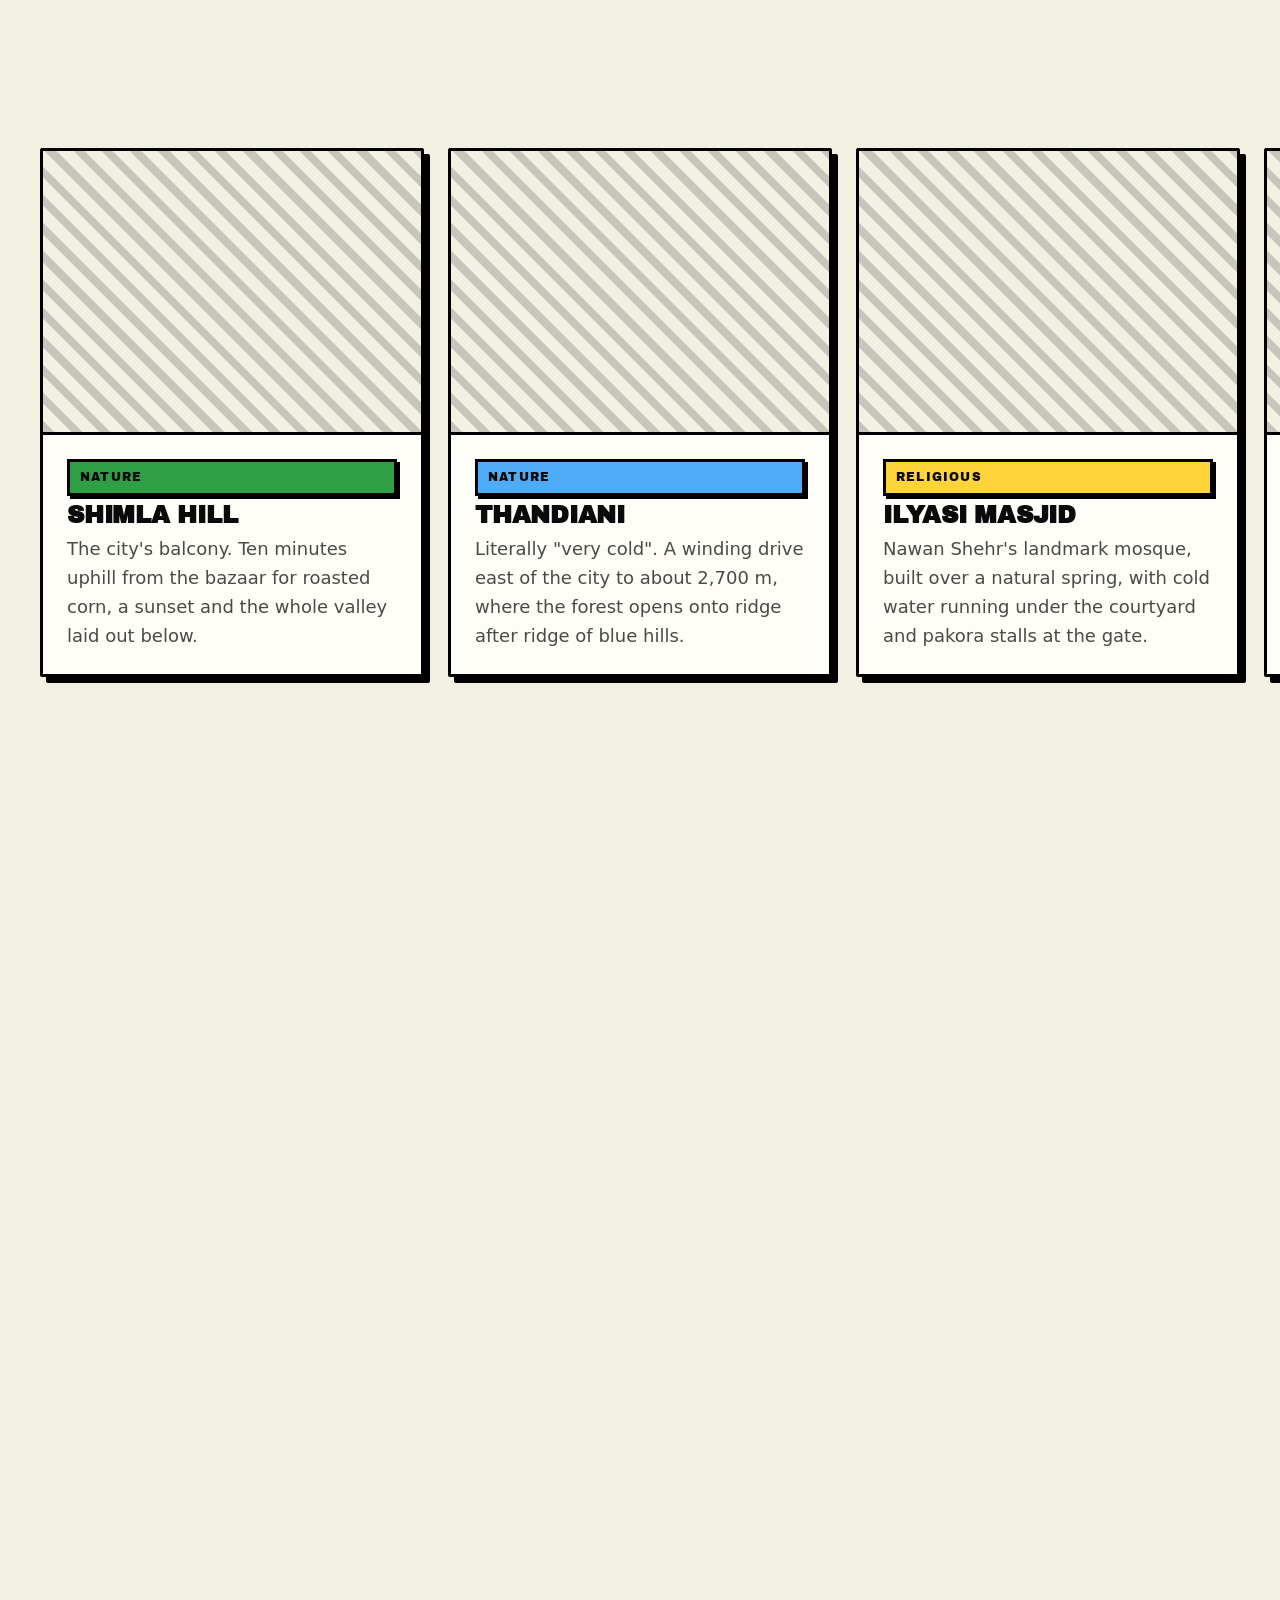
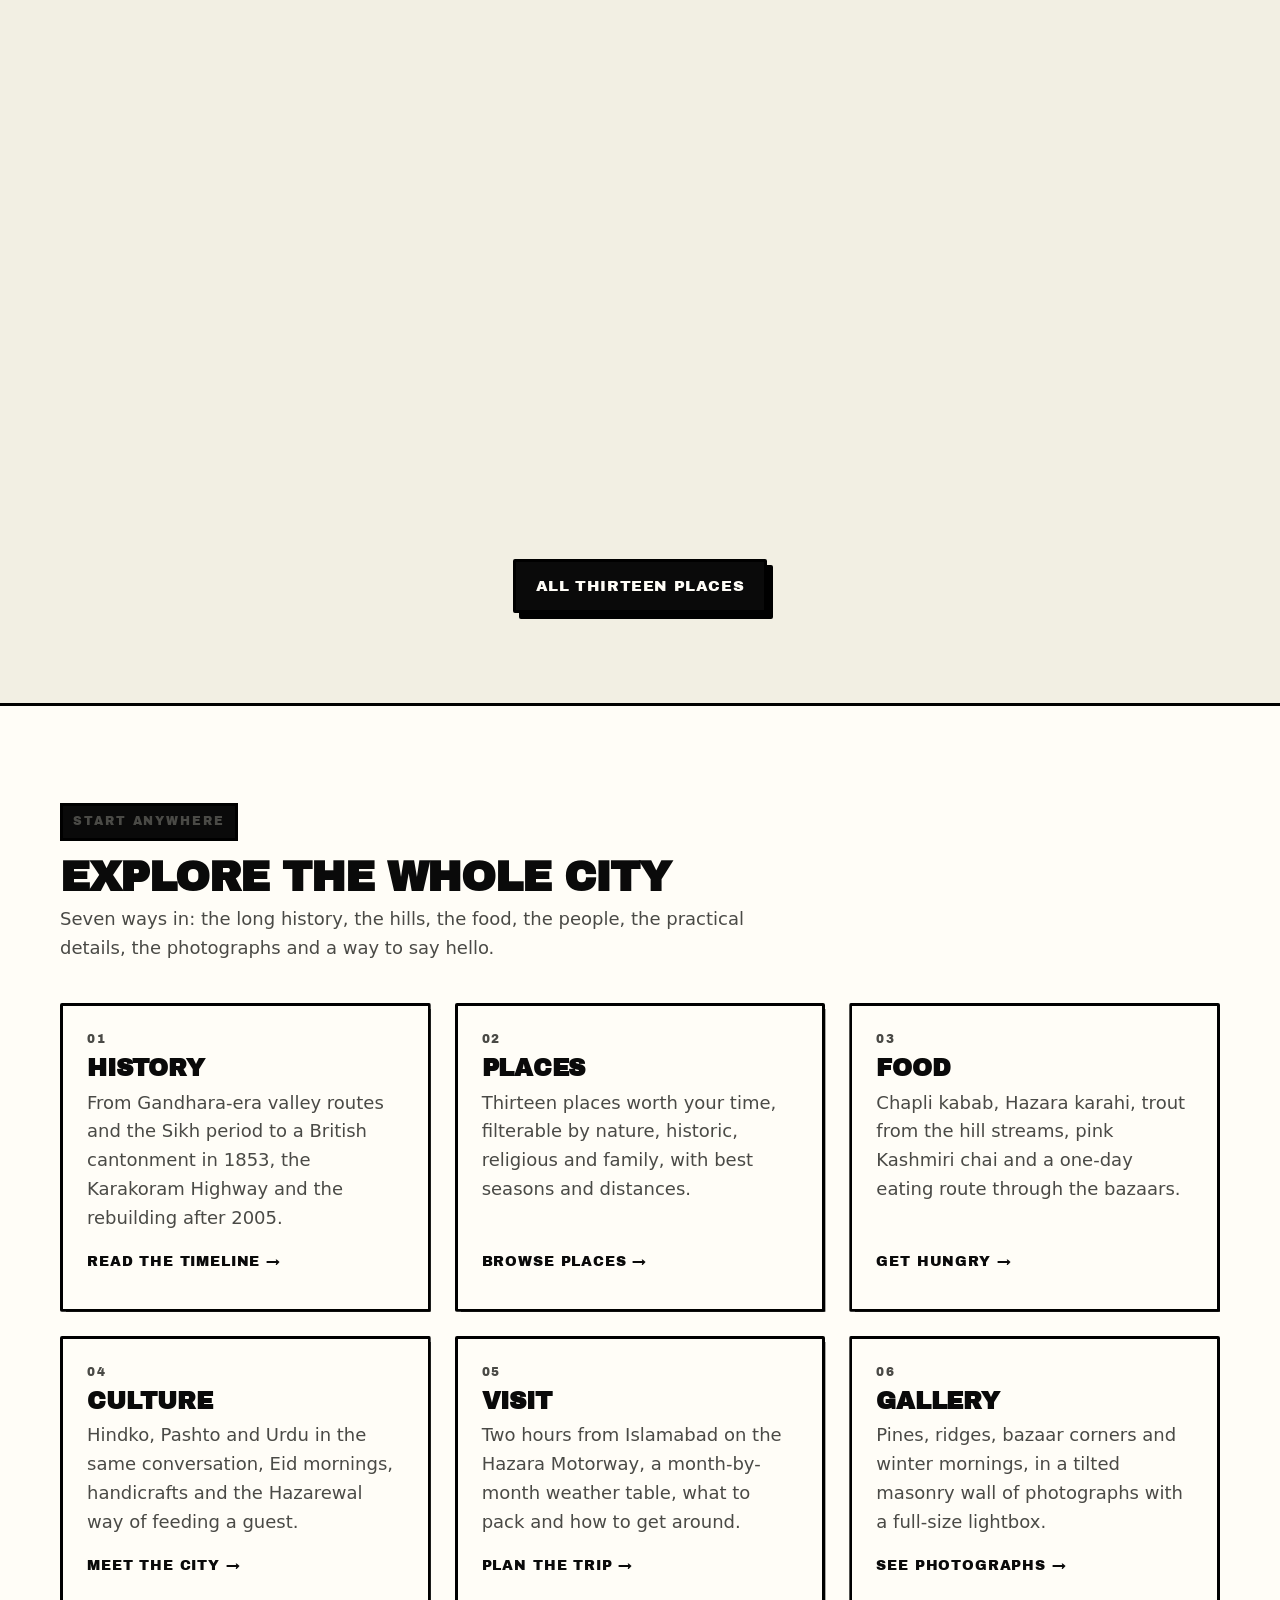
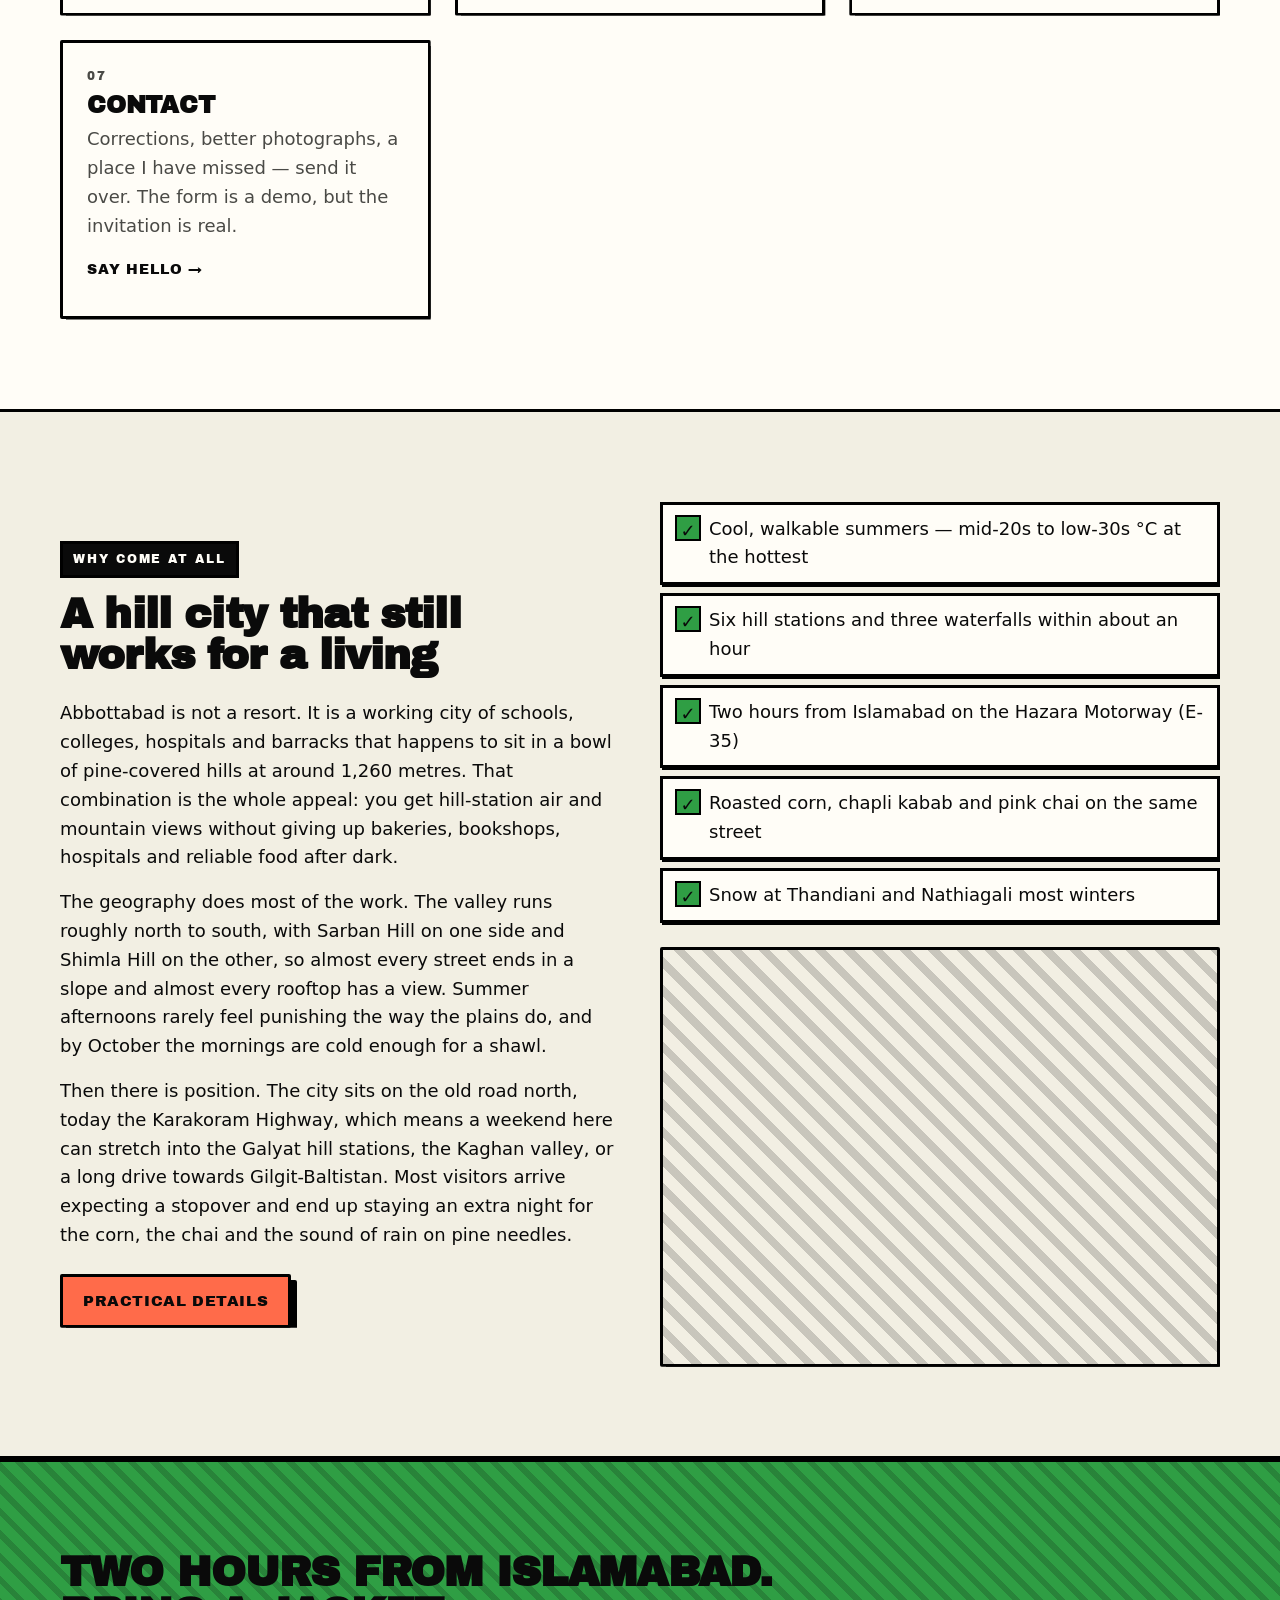
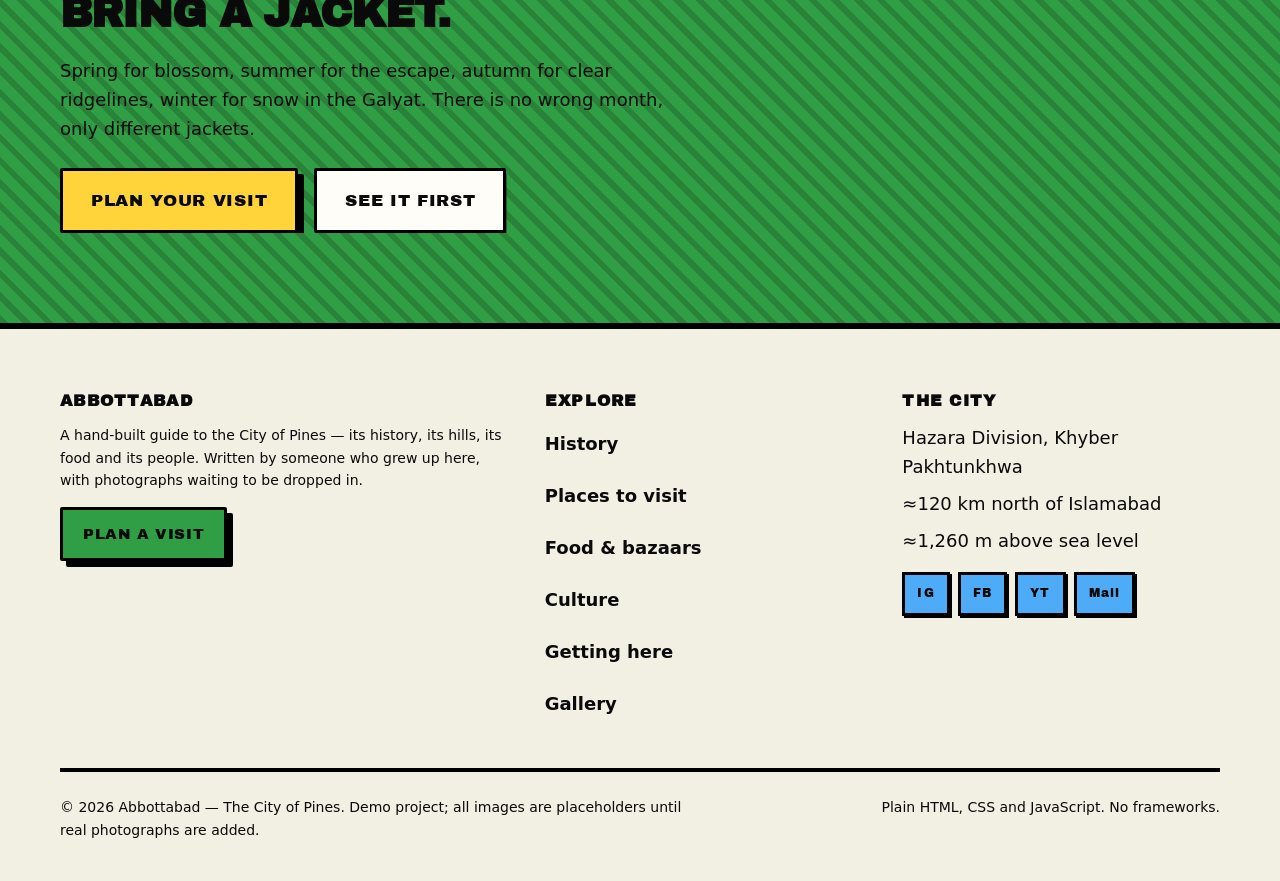
==== commit dd14b2d7: "Update index.html" ====
--- a/index.html
+++ b/index.html
@@ -154,7 +154,7 @@
 
         <div data-reveal="scale" data-reveal-delay="200">
           <figure class="frame frame--4x3">
-            <img src="images/hero-abbottabad-valley.jpg" alt="Flat-roofed houses and mosque minarets filling the Abbottabad valley at golden hour, pine trunks in the foreground and hazy ridges behind."
+            <img src="https://i.pinimg.com/736x/d0/a3/58/d0a35873ae575886fc888f5c1b251814.jpg" alt="Flat-roofed houses and mosque minarets filling the Abbottabad valley at golden hour, pine trunks in the foreground and hazy ridges behind."
                  width="1280" height="960" loading="eager" decoding="async" fetchpriority="high">
           </figure>
           <p class="cluster mt-3">
